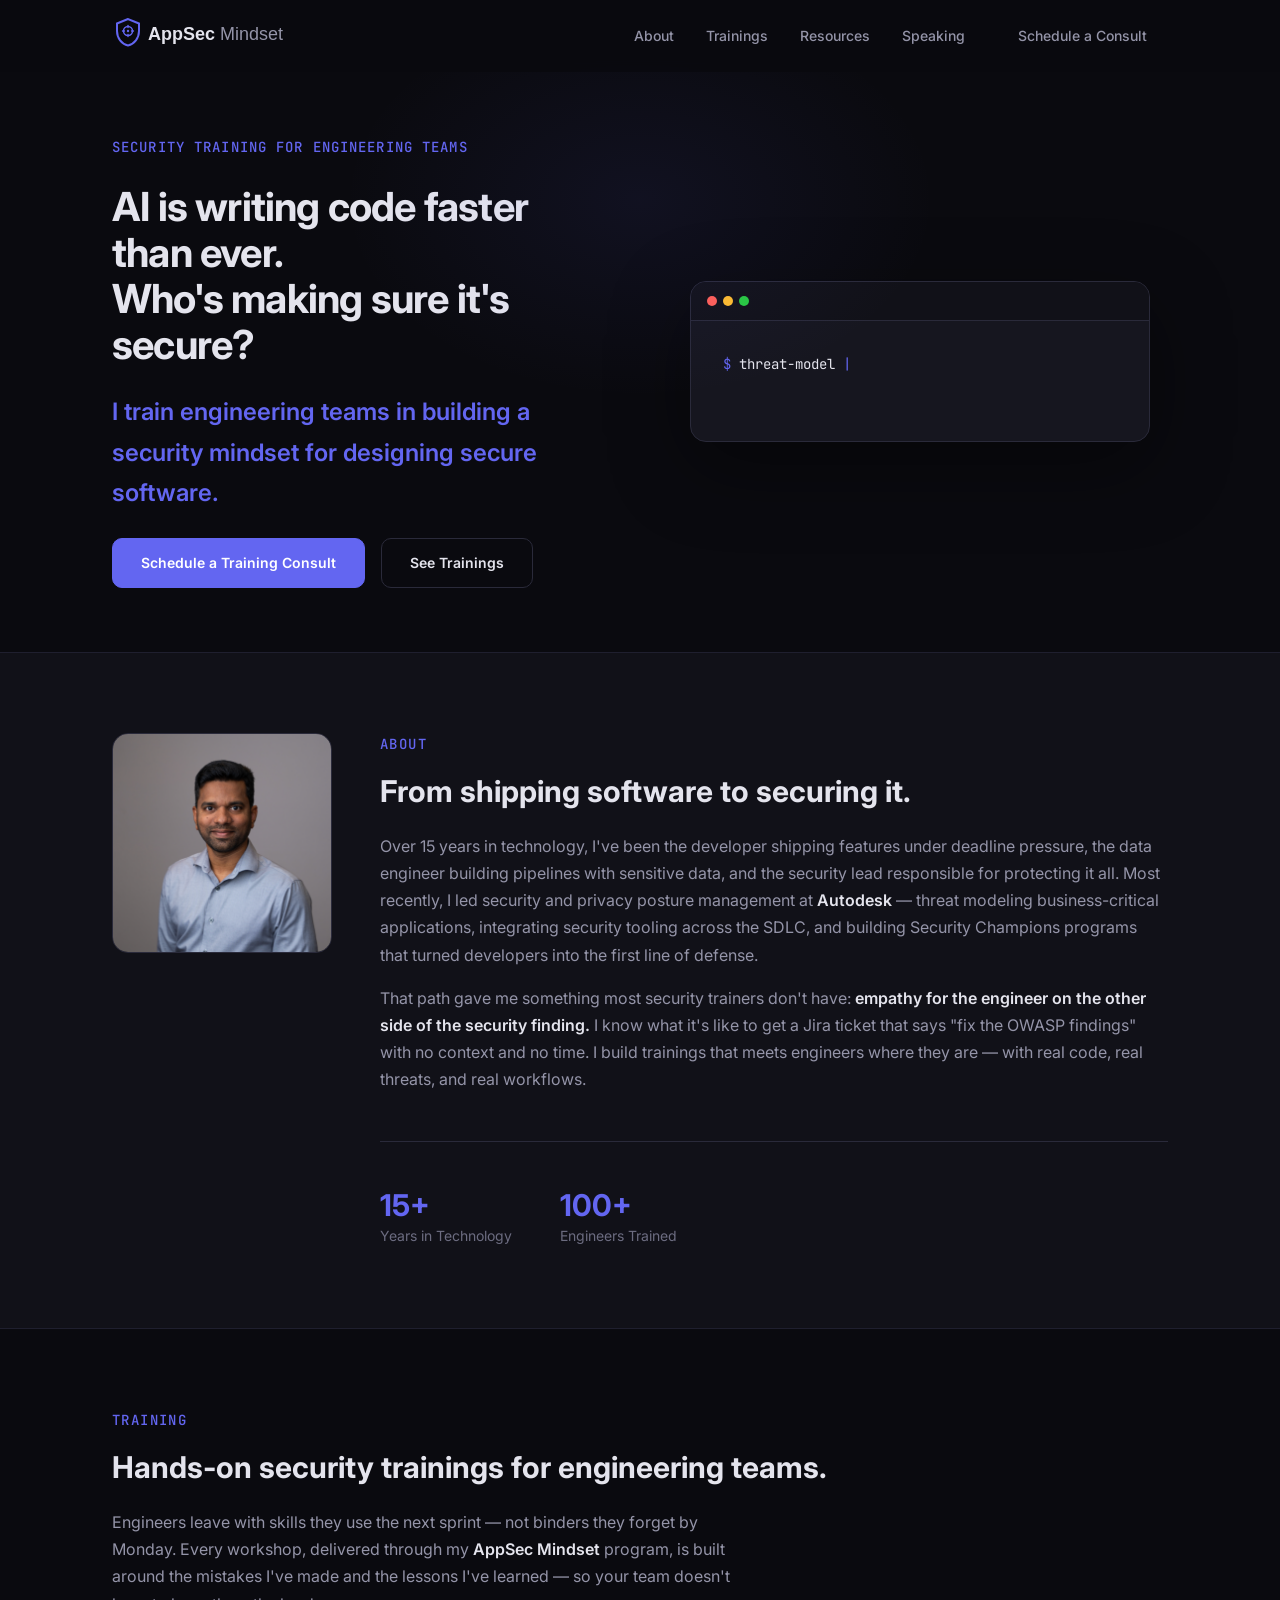
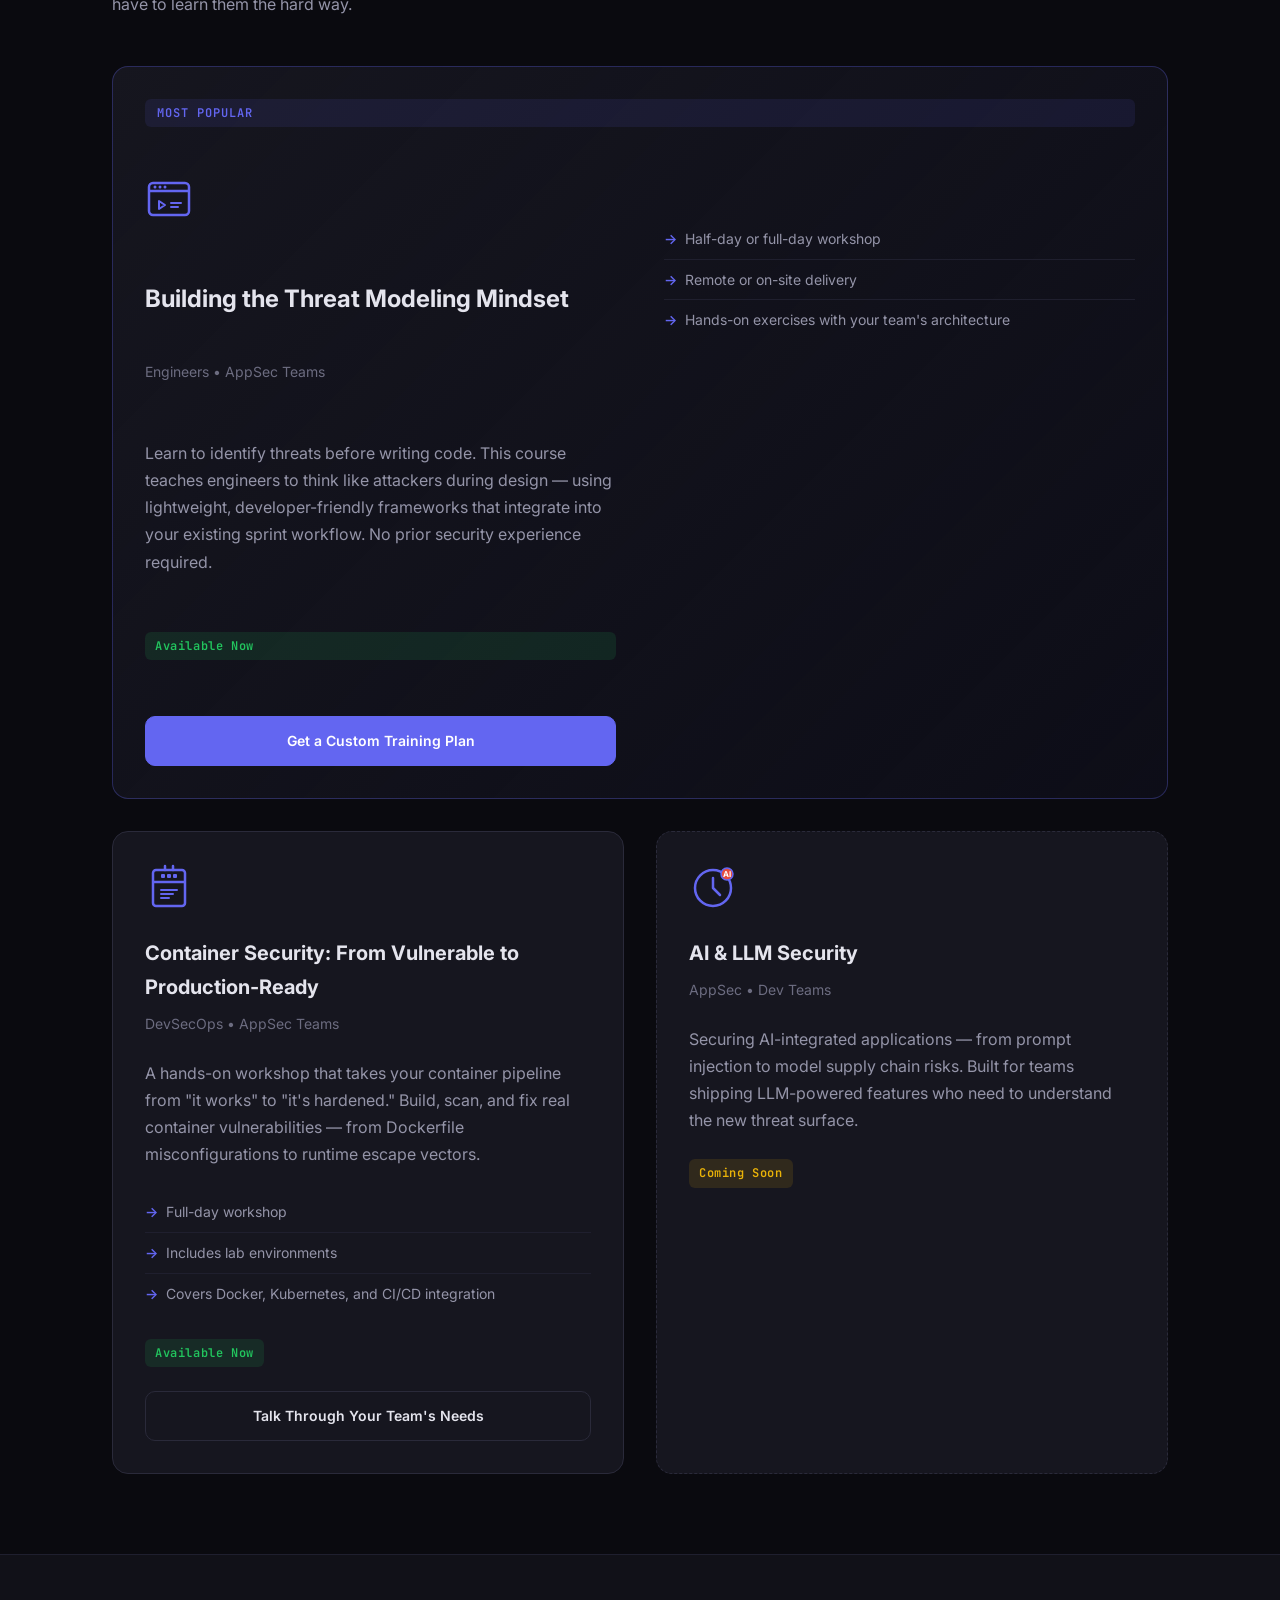
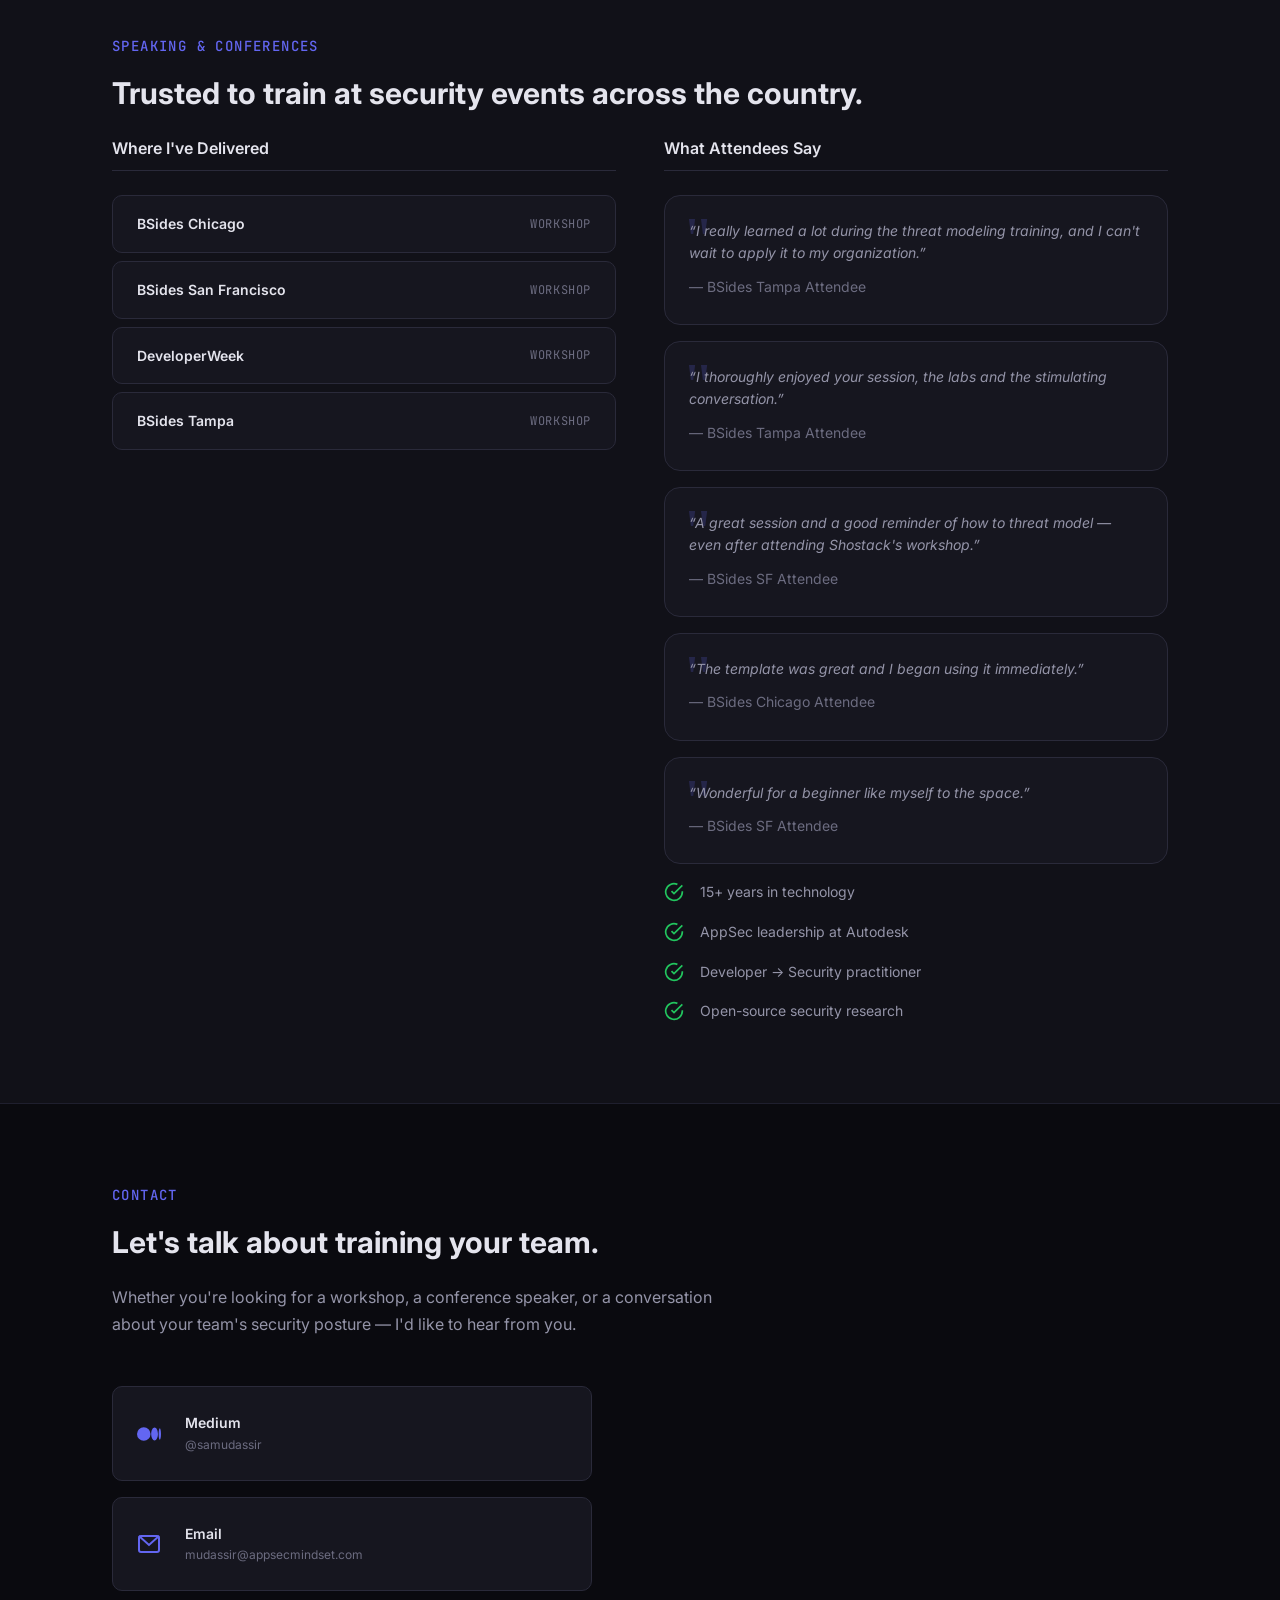
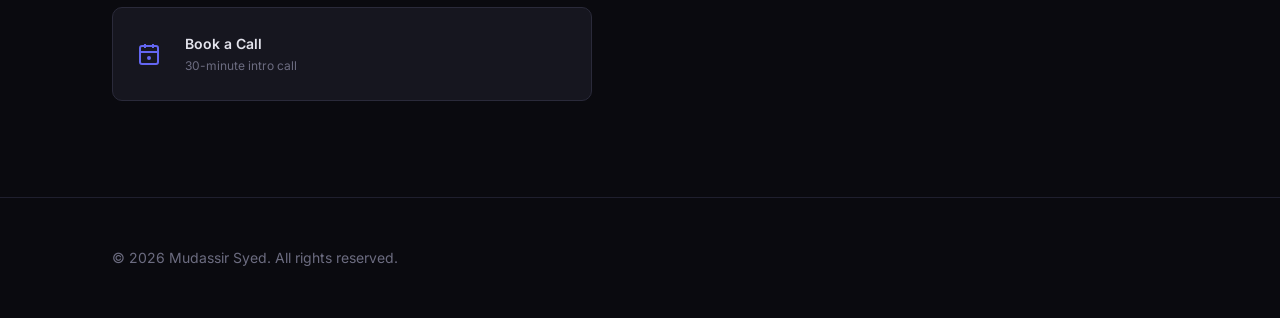
==== index.html @ ffa2767f "Replace Resources page with nav dropdown menu - Resources is now a hover dropdown in the nav - Phant" ====
<!DOCTYPE html>
<html lang="en">
<head>
  <meta charset="UTF-8">
  <meta name="viewport" content="width=device-width, initial-scale=1.0">
  <title>Mudassir Syed — Security Training for Engineering Teams</title>
  <meta name="description" content="Security gaps don't start in production — they start in the code. Hands-on security training for engineering teams.">
  <meta name="keywords" content="security training, appsec, secure sdlc, threat modeling, container security, ai security, engineering teams">
  <meta name="author" content="Mudassir Syed">
  <meta name="robots" content="index, follow">

  <!-- Open Graph / Facebook -->
  <meta property="og:type" content="website">
  <meta property="og:url" content="https://appsecmindset.com">
  <meta property="og:title" content="Mudassir Syed — Security Training for Engineering Teams">
  <meta property="og:description" content="Security gaps don't start in production — they start in the code. Hands-on security training for engineering teams.">
  <meta property="og:image" content="https://appsecmindset.com/og-image.jpg">

  <!-- Twitter -->
  <meta property="twitter:card" content="summary_large_image">
  <meta property="twitter:url" content="https://appsecmindset.com">
  <meta property="twitter:title" content="Mudassir Syed — Security Training for Engineering Teams">
  <meta property="twitter:description" content="Security gaps don't start in production — they start in the code. Hands-on security training for engineering teams.">
  <meta property="twitter:image" content="https://appsecmindset.com/og-image.jpg">

  <!-- Favicon -->
  <link rel="icon" type="image/svg+xml" href="favicon.svg">

  <!-- Fonts -->
  <link rel="preconnect" href="https://fonts.googleapis.com">
  <link rel="preconnect" href="https://fonts.gstatic.com" crossorigin>
  <link href="https://fonts.googleapis.com/css2?family=Inter:wght@400;500;600;700&family=JetBrains+Mono:wght@400;500&display=swap" rel="stylesheet">

  <!-- Styles -->
  <link rel="stylesheet" href="styles.css">

  <!-- Structured Data -->
  <script type="application/ld+json">
  {
    "@context": "https://schema.org",
    "@type": "Person",
    "name": "Mudassir Syed",
    "jobTitle": "Security Trainer & Consultant",
    "description": "Security training for engineering teams specializing in threat modeling, container security, and AI/LLM security.",
    "url": "https://appsecmindset.com",
    "sameAs": [
      "https://medium.com/@samudassir"
    ],
    "knowsAbout": [
      "Application Security",
      "Threat Modeling",
      "Container Security",
      "AI Security",
      "Secure SDLC",
      "DevSecOps"
    ],
    "hasOccupation": {
      "@type": "Occupation",
      "name": "Security Trainer",
      "occupationLocation": {
        "@type": "Country",
        "name": "United States"
      }
    },
    "alumniOf": {
      "@type": "Organization",
      "name": "Autodesk"
    }
  }
  </script>
</head>
  <!-- Navigation -->
  <nav class="nav" id="nav">
    <div class="nav__inner container">
      <a href="#" class="nav__logo"><img src="logo.svg" alt="AppSec Mindset" class="nav__logo-img"></a>
      <button class="nav__toggle" id="nav-toggle" aria-label="Toggle navigation">
        <span></span>
        <span></span>
        <span></span>
      </button>
      <ul class="nav__links" id="nav-links">
        <li><a href="#about">About</a></li>
        <li><a href="#training">Trainings</a></li>
        <li class="nav__dropdown">
          <a href="#" class="nav__dropdown-toggle">Resources</a>
          <ul class="nav__dropdown-menu">
            <li><a href="phantomrise.html">Phantomrise</a></li>
          </ul>
        </li>
        <li><a href="#speaking">Speaking</a></li>
        <li><a href="#contact" class="btn btn--nav">Schedule a Consult</a></li>
      </ul>
    </div>
  </nav>

  <!-- Hero -->
  <header class="hero" id="hero">
    <div class="container hero__inner">
      <div class="hero__content">
        <p class="hero__label">Security Training for Engineering Teams</p>
        <h1 class="hero__title">
          AI is writing code faster than ever.<br>
          Who's making sure it's secure?
        </h1>
        <p class="hero__subtitle">
          I train engineering teams in building a security mindset for designing secure software.
        </p>
        <div class="hero__cta">
          <a href="#contact" class="btn btn--primary">Schedule a Training Consult</a>
          <a href="#training" class="btn btn--outline">See Trainings</a>
        </div>
      </div>
      <div class="hero__visual">
        <div class="hero__terminal">
          <div class="terminal__header">
            <span class="terminal__dot terminal__dot--red"></span>
            <span class="terminal__dot terminal__dot--yellow"></span>
            <span class="terminal__dot terminal__dot--green"></span>
          </div>
          <div class="terminal__body">
            <div class="terminal__line">
              <span class="terminal__prompt">$</span>
              <span class="terminal__text" id="typewriter"></span>
              <span class="terminal__cursor">|</span>
            </div>
          </div>
        </div>
      </div>
    </div>
  </header>

  <!-- About -->
  <section class="about section" id="about">
    <div class="container">
      <div class="about__inner">
        <div class="about__photo">
          <div class="about__photo-placeholder">
            <img src="headshot.png" alt="Mudassir Syed — Security Trainer and AppSec Leader" />
          </div>
        </div>
        <div class="about__content">
          <h2 class="section__label">About</h2>
          <h3 class="section__title">From shipping software to securing it.</h3>
          <p>
            Over 15 years in technology, I've been the developer shipping features under deadline pressure,
            the data engineer building pipelines with sensitive data, and the security lead responsible
            for protecting it all. Most recently, I led security and privacy posture management at
            <strong>Autodesk</strong> — threat modeling business-critical applications, integrating security
            tooling across the SDLC, and building Security Champions programs that turned developers into
            the first line of defense.
          </p>
          <p>
            That path gave me something most security trainers don't have: <strong>empathy for the engineer on the other side of the security finding.</strong> I know what it's like to get a Jira ticket that says "fix the OWASP
            findings" with no context and no time. I build trainings that meets engineers where they are —
            with real code, real threats, and real workflows.
          </p>
          <div class="about__stats">
            <div class="stat">
              <span class="stat__number">15+</span>
              <span class="stat__label">Years in Technology</span>
            </div>
            <div class="stat">
              <span class="stat__number">100+</span>
              <span class="stat__label">Engineers Trained</span>
            </div>
          </div>
        </div>
      </div>
    </div>
  </section>

  <!-- Training -->
  <section class="training section" id="training">
    <div class="container">
      <h2 class="section__label">Training</h2>
      <h3 class="section__title">Hands-on security trainings for engineering teams.</h3>
      <p class="section__description">
        Engineers leave with skills they use the next sprint &mdash; not binders they forget by Monday.
        Every workshop, delivered through my <strong>AppSec Mindset</strong> program, is built around
        the mistakes I've made and the lessons I've learned &mdash; so your team doesn't have to learn them the hard way.
      </p>

      <div class="training__grid">
        <!-- Course 1: Hero Course -->
        <div class="course course--featured">
          <div class="course__badge">Most Popular</div>
          <div class="course__icon">
            <svg viewBox="0 0 48 48" fill="none" xmlns="http://www.w3.org/2000/svg">
              <rect x="4" y="8" width="40" height="32" rx="4" stroke="currentColor" stroke-width="2.5"/>
              <path d="M4 16h40" stroke="currentColor" stroke-width="2.5"/>
              <circle cx="10" cy="12" r="1.5" fill="currentColor"/>
              <circle cx="15" cy="12" r="1.5" fill="currentColor"/>
              <circle cx="20" cy="12" r="1.5" fill="currentColor"/>
              <path d="M14 26l6 4-6 4V26z" stroke="currentColor" stroke-width="2" stroke-linejoin="round"/>
              <path d="M26 28h10M26 32h7" stroke="currentColor" stroke-width="2" stroke-linecap="round"/>
            </svg>
          </div>
          <h4 class="course__title">Building the Threat Modeling Mindset</h4>
          <p class="course__audience">Engineers &bull; AppSec Teams</p>
          <p class="course__description">
            Learn to identify threats before writing code. This course teaches engineers to think
            like attackers during design — using lightweight, developer-friendly frameworks that
            integrate into your existing sprint workflow. No prior security experience required.
          </p>
          <ul class="course__details">
            <li>Half-day or full-day workshop</li>
            <li>Remote or on-site delivery</li>
            <li>Hands-on exercises with your team's architecture</li>
          </ul>
          <span class="course__status course__status--available">Available Now</span>
          <a href="#contact" class="btn btn--primary btn--full">Get a Custom Training Plan</a>
        </div>

        <!-- Course 2 -->
        <div class="course">
          <div class="course__icon">
            <svg viewBox="0 0 48 48" fill="none" xmlns="http://www.w3.org/2000/svg">
              <rect x="8" y="6" width="32" height="36" rx="3" stroke="currentColor" stroke-width="2.5"/>
              <path d="M8 18h32" stroke="currentColor" stroke-width="2.5"/>
              <path d="M20 6V2M28 6V2" stroke="currentColor" stroke-width="2.5" stroke-linecap="round"/>
              <path d="M16 26h16M16 30h12M16 34h8" stroke="currentColor" stroke-width="2" stroke-linecap="round"/>
              <rect x="16" y="10" width="4" height="4" rx="1" fill="currentColor"/>
              <rect x="22" y="10" width="4" height="4" rx="1" fill="currentColor"/>
              <rect x="28" y="10" width="4" height="4" rx="1" fill="currentColor"/>
            </svg>
          </div>
          <h4 class="course__title">Container Security: From Vulnerable to Production-Ready</h4>
          <p class="course__audience">DevSecOps &bull; AppSec Teams</p>
          <p class="course__description">
            A hands-on workshop that takes your container pipeline from "it works" to "it's hardened."
            Build, scan, and fix real container vulnerabilities — from Dockerfile misconfigurations
            to runtime escape vectors.
          </p>
          <ul class="course__details">
            <li>Full-day workshop</li>
            <li>Includes lab environments</li>
            <li>Covers Docker, Kubernetes, and CI/CD integration</li>
          </ul>
          <span class="course__status course__status--available">Available Now</span>
          <a href="#contact" class="btn btn--outline btn--full">Talk Through Your Team's Needs</a>
        </div>

        <!-- Course 3: Coming Soon -->
        <div class="course course--upcoming">
          <div class="course__icon">
            <svg viewBox="0 0 48 48" fill="none" xmlns="http://www.w3.org/2000/svg">
              <circle cx="24" cy="24" r="18" stroke="currentColor" stroke-width="2.5"/>
              <path d="M24 14v10l7 7" stroke="currentColor" stroke-width="2.5" stroke-linecap="round" stroke-linejoin="round"/>
              <circle cx="38" cy="10" r="6" fill="#e74c3c" stroke="currentColor" stroke-width="1.5"/>
              <text x="38" y="13" text-anchor="middle" fill="white" font-size="8" font-weight="bold">AI</text>
            </svg>
          </div>
          <h4 class="course__title">AI &amp; LLM Security</h4>
          <p class="course__audience">AppSec &bull; Dev Teams</p>
          <p class="course__description">
            Securing AI-integrated applications — from prompt injection to model supply chain risks.
            Built for teams shipping LLM-powered features who need to understand the new threat surface.
          </p>
          <span class="course__status course__status--soon">Coming Soon</span>
        </div>
      </div>
    </div>
  </section>

  <!-- Speaking & Credibility -->
  <section class="speaking section" id="speaking">
    <div class="container">
      <h2 class="section__label">Speaking &amp; Conferences</h2>
      <h3 class="section__title">Trusted to train at security events across the country.</h3>

      <div class="speaking__grid">
        <div class="speaking__events">
          <h4 class="speaking__heading">Where I've Delivered</h4>
          <div class="event-list">
            <div class="event">
              <span class="event__name">BSides Chicago</span>
              <span class="event__type">Workshop</span>
            </div>
            <div class="event">
              <span class="event__name">BSides San Francisco</span>
              <span class="event__type">Workshop</span>
            </div>
            <div class="event">
              <span class="event__name">DeveloperWeek</span>
              <span class="event__type">Workshop</span>
            </div>
            <div class="event">
              <span class="event__name">BSides Tampa</span>
              <span class="event__type">Workshop</span>
            </div>
          </div>
        </div>

        <div class="speaking__proof">
          <h4 class="speaking__heading">What Attendees Say</h4>
          <div class="testimonial">
            <blockquote class="testimonial__quote">
              &ldquo;I really learned a lot during the threat modeling training, and I can't
              wait to apply it to my organization.&rdquo;
            </blockquote>
            <cite class="testimonial__cite">
              &mdash; BSides Tampa Attendee
            </cite>
          </div>

          <div class="testimonial">
            <blockquote class="testimonial__quote">
              &ldquo;I thoroughly enjoyed your session, the labs and the stimulating conversation.&rdquo;
            </blockquote>
            <cite class="testimonial__cite">
              &mdash; BSides Tampa Attendee
            </cite>
          </div>

          <div class="testimonial">
            <blockquote class="testimonial__quote">
              &ldquo;A great session and a good reminder of how to threat model &mdash;
              even after attending Shostack's workshop.&rdquo;
            </blockquote>
            <cite class="testimonial__cite">
              &mdash; BSides SF Attendee
            </cite>
          </div>

          <div class="testimonial">
            <blockquote class="testimonial__quote">
              &ldquo;The template was great and I began using it immediately.&rdquo;
            </blockquote>
            <cite class="testimonial__cite">
              &mdash; BSides Chicago Attendee
            </cite>
          </div>

          <div class="testimonial">
            <blockquote class="testimonial__quote">
              &ldquo;Wonderful for a beginner like myself to the space.&rdquo;
            </blockquote>
            <cite class="testimonial__cite">
              &mdash; BSides SF Attendee
            </cite>
          </div>

          <div class="credibility__highlights">
            <div class="highlight">
              <svg class="highlight__icon" viewBox="0 0 24 24" fill="none" stroke="currentColor" stroke-width="2">
                <path d="M22 11.08V12a10 10 0 1 1-5.93-9.14"/>
                <polyline points="22 4 12 14.01 9 11.01"/>
              </svg>
              <span>15+ years in technology</span>
            </div>
            <div class="highlight">
              <svg class="highlight__icon" viewBox="0 0 24 24" fill="none" stroke="currentColor" stroke-width="2">
                <path d="M22 11.08V12a10 10 0 1 1-5.93-9.14"/>
                <polyline points="22 4 12 14.01 9 11.01"/>
              </svg>
              <span>AppSec leadership at Autodesk</span>
            </div>
            <div class="highlight">
              <svg class="highlight__icon" viewBox="0 0 24 24" fill="none" stroke="currentColor" stroke-width="2">
                <path d="M22 11.08V12a10 10 0 1 1-5.93-9.14"/>
                <polyline points="22 4 12 14.01 9 11.01"/>
              </svg>
              <span>Developer &rarr; Security practitioner</span>
            </div>
            <div class="highlight">
              <svg class="highlight__icon" viewBox="0 0 24 24" fill="none" stroke="currentColor" stroke-width="2">
                <path d="M22 11.08V12a10 10 0 1 1-5.93-9.14"/>
                <polyline points="22 4 12 14.01 9 11.01"/>
              </svg>
              <span>Open-source security research</span>
            </div>
          </div>
        </div>
      </div>
    </div>
  </section>

  <!-- Contact -->
  <section class="contact section" id="contact">
    <div class="container">
      <h2 class="section__label">Contact</h2>
      <h3 class="section__title">Let's talk about training your team.</h3>
      <p class="section__description">
        Whether you're looking for a workshop, a conference speaker, or a conversation about
        your team's security posture — I'd like to hear from you.
      </p>

      <div class="contact__inner">
        <div class="contact__links">

          <a href="https://medium.com/@samudassir" class="contact-link" target="_blank" rel="noopener noreferrer">
            <svg class="contact-link__icon" viewBox="0 0 24 24" fill="currentColor">
              <path d="M13.54 12a6.8 6.8 0 01-6.77 6.82A6.8 6.8 0 010 12a6.8 6.8 0 016.77-6.82A6.8 6.8 0 0113.54 12zm7.42 0c0 3.54-1.51 6.42-3.38 6.42-1.87 0-3.39-2.88-3.39-6.42s1.52-6.42 3.39-6.42 3.38 2.88 3.38 6.42M24 12c0 3.17-.53 5.75-1.19 5.75-.66 0-1.19-2.58-1.19-5.75s.53-5.75 1.19-5.75C23.47 6.25 24 8.83 24 12z"/>
            </svg>
            <div>
              <span class="contact-link__label">Medium</span>
              <span class="contact-link__detail">@samudassir</span>
            </div>
          </a>

          <a href="mailto:mudassir@appsecmindset.com" class="contact-link">
            <svg class="contact-link__icon" viewBox="0 0 24 24" fill="none" stroke="currentColor" stroke-width="2">
              <rect x="2" y="4" width="20" height="16" rx="2"/>
              <path d="M22 4L12 13 2 4"/>
            </svg>
            <div>
              <span class="contact-link__label">Email</span>
              <span class="contact-link__detail">mudassir@appsecmindset.com</span>
            </div>
          </a>

          <a href="https://calendly.com/samudassir/30min" class="contact-link" target="_blank" rel="noopener noreferrer">
            <svg class="contact-link__icon" viewBox="0 0 24 24" fill="none" stroke="currentColor" stroke-width="2">
              <rect x="3" y="4" width="18" height="18" rx="2"/>
              <path d="M3 10h18"/>
              <path d="M16 2v4M8 2v4"/>
              <circle cx="12" cy="16" r="1" fill="currentColor"/>
            </svg>
            <div>
              <span class="contact-link__label">Book a Call</span>
              <span class="contact-link__detail">30-minute intro call</span>
            </div>
          </a>
        </div>
      </div>
    </div>
  </section>

  <!-- Footer -->
  <footer class="footer">
    <div class="container footer__inner">
      <p class="footer__copy">&copy; 2026 Mudassir Syed. All rights reserved.</p>
    </div>
  </footer>

  <script src="main.js"></script>
</body>
</html>
---- styles.css ----
/* ============================================
   Design System
   ============================================ */
:root {
  /* Colors — dark, professional palette */
  --color-bg: #0a0a0f;
  --color-bg-alt: #111118;
  --color-bg-card: #16161f;
  --color-bg-card-hover: #1c1c28;
  --color-border: #2a2a3a;
  --color-border-light: #1f1f2e;

  --color-text: #e4e4ed;
  --color-text-secondary: #9494a8;
  --color-text-muted: #6c6c80;

  --color-accent: #6366f1;
  --color-accent-hover: #818cf8;
  --color-accent-subtle: rgba(99, 102, 241, 0.1);
  --color-accent-border: rgba(99, 102, 241, 0.3);

  --color-green: #22c55e;
  --color-green-subtle: rgba(34, 197, 94, 0.12);
  --color-yellow: #eab308;
  --color-yellow-subtle: rgba(234, 179, 8, 0.12);

  /* Typography */
  --font-body: 'Inter', -apple-system, BlinkMacSystemFont, 'Segoe UI', sans-serif;
  --font-mono: 'JetBrains Mono', 'Fira Code', 'Consolas', monospace;

  --text-xs: 0.75rem;
  --text-sm: 0.875rem;
  --text-base: 1rem;
  --text-lg: 1.125rem;
  --text-xl: 1.25rem;
  --text-2xl: 1.5rem;
  --text-3xl: 1.875rem;
  --text-4xl: 2.5rem;
  --text-5xl: 3.25rem;

  /* Spacing */
  --space-xs: 0.25rem;
  --space-sm: 0.5rem;
  --space-md: 1rem;
  --space-lg: 1.5rem;
  --space-xl: 2rem;
  --space-2xl: 3rem;
  --space-3xl: 3rem;
  --space-4xl: 4rem;
  --space-5xl: 5rem;

  /* Radius */
  --radius-sm: 6px;
  --radius-md: 10px;
  --radius-lg: 16px;
  --radius-xl: 24px;

  /* Transitions */
  --transition-fast: 150ms ease;
  --transition-base: 250ms ease;
  --transition-slow: 400ms ease;

  /* Layout */
  --container-max: 1120px;
  --nav-height: 72px;
}

/* ============================================
   Reset & Base
   ============================================ */
*,
*::before,
*::after {
  margin: 0;
  padding: 0;
  box-sizing: border-box;
}

html {
  scroll-behavior: smooth;
  scroll-padding-top: var(--nav-height);
}

body {
  font-family: var(--font-body);
  font-size: var(--text-base);
  line-height: 1.7;
  color: var(--color-text);
  background-color: var(--color-bg);
  -webkit-font-smoothing: antialiased;
  -moz-osx-font-smoothing: grayscale;
}

a {
  color: var(--color-accent);
  text-decoration: none;
  transition: color var(--transition-fast);
}

a:hover {
  color: var(--color-accent-hover);
}

img {
  max-width: 100%;
  display: block;
}

strong {
  color: var(--color-text);
  font-weight: 600;
}

::selection {
  background: var(--color-accent);
  color: white;
}

/* ============================================
   Layout
   ============================================ */
.container {
  max-width: var(--container-max);
  margin: 0 auto;
  padding: 0 var(--space-xl);
}

.section {
  padding: var(--space-5xl) 0;
}

/* ============================================
   Section Labels & Titles
   ============================================ */
.section__label {
  font-family: var(--font-mono);
  font-size: var(--text-sm);
  font-weight: 500;
  color: var(--color-accent);
  text-transform: uppercase;
  letter-spacing: 0.1em;
  margin-bottom: var(--space-md);
}

.section__title {
  font-size: var(--text-3xl);
  font-weight: 700;
  line-height: 1.2;
  margin-bottom: var(--space-lg);
  color: var(--color-text);
}

.section__description {
  font-size: var(--text-base);
  color: var(--color-text-secondary);
  max-width: 640px;
  margin-bottom: var(--space-2xl);
}

/* ============================================
   Buttons
   ============================================ */
.btn {
  display: inline-flex;
  align-items: center;
  justify-content: center;
  gap: var(--space-sm);
  padding: 0.75rem 1.75rem;
  font-family: var(--font-body);
  font-size: var(--text-sm);
  font-weight: 600;
  border-radius: var(--radius-md);
  border: 1.5px solid transparent;
  cursor: pointer;
  transition: all var(--transition-base);
  text-decoration: none;
  white-space: nowrap;
}

.btn--primary {
  background: var(--color-accent);
  color: white;
  border-color: var(--color-accent);
}

.btn--primary:hover {
  background: var(--color-accent-hover);
  border-color: var(--color-accent-hover);
  color: white;
  transform: translateY(-1px);
  box-shadow: 0 4px 20px rgba(99, 102, 241, 0.3);
}

.btn--outline {
  background: transparent;
  color: var(--color-text);
  border-color: var(--color-border);
}

.btn--outline:hover {
  border-color: var(--color-accent);
  color: var(--color-accent);
  transform: translateY(-1px);
}

.btn--full {
  width: 100%;
}

.btn--nav {
  padding: 0.5rem 1.25rem;
  font-size: var(--text-sm);
}

/* ============================================
   Navigation
   ============================================ */
.nav {
  position: fixed;
  top: 0;
  left: 0;
  right: 0;
  height: var(--nav-height);
  z-index: 1000;
  background: rgba(10, 10, 15, 0.85);
  backdrop-filter: blur(16px);
  -webkit-backdrop-filter: blur(16px);
  border-bottom: 1px solid transparent;
  transition: border-color var(--transition-base);
}

.nav--scrolled {
  border-bottom-color: var(--color-border);
}

.nav__inner {
  display: flex;
  align-items: center;
  justify-content: space-between;
  height: 100%;
}

.nav__logo {
  display: flex;
  align-items: center;
}

.nav__logo-img {
  height: 40px;
  width: auto;
}

.nav__links {
  display: flex;
  align-items: center;
  gap: var(--space-xl);
  list-style: none;
}

.nav__links a {
  font-size: var(--text-sm);
  font-weight: 500;
  color: var(--color-text-secondary);
  transition: color var(--transition-fast);
}

.nav__links a:hover {
  color: var(--color-text);
}

.nav__dropdown {
  position: relative;
}

.nav__dropdown-toggle {
  cursor: pointer;
}

.nav__dropdown-menu {
  display: none;
  position: absolute;
  top: 100%;
  left: 50%;
  transform: translateX(-50%);
  margin-top: 0.5rem;
  padding: 0.5rem 0;
  background: var(--color-bg-card);
  border: 1px solid var(--color-border);
  border-radius: var(--radius-md);
  min-width: 160px;
  list-style: none;
  z-index: 1000;
}

.nav__dropdown:hover .nav__dropdown-menu {
  display: block;
}

.nav__dropdown-menu li a {
  display: block;
  padding: 0.5rem 1rem;
  font-size: var(--text-sm);
  color: var(--color-text-secondary);
  white-space: nowrap;
}

.nav__dropdown-menu li a:hover {
  color: var(--color-text);
  background: var(--color-bg-card-hover);
}

.nav__toggle {
  display: none;
  flex-direction: column;
  gap: 5px;
  background: none;
  border: none;
  cursor: pointer;
  padding: var(--space-sm);
}

.nav__toggle span {
  display: block;
  width: 22px;
  height: 2px;
  background: var(--color-text);
  border-radius: 2px;
  transition: all var(--transition-base);
}

/* ============================================
   Hero
   ============================================ */
.hero {
  padding-top: calc(var(--nav-height) + var(--space-4xl));
  padding-bottom: var(--space-4xl);
  display: flex;
  align-items: center;
  position: relative;
  overflow: hidden;
}

.hero::before {
  content: '';
  position: absolute;
  top: 0;
  left: 50%;
  transform: translateX(-50%);
  width: 600px;
  height: 400px;
  background: radial-gradient(ellipse, rgba(99, 102, 241, 0.08) 0%, transparent 70%);
  pointer-events: none;
}

.hero__inner {
  display: grid;
  grid-template-columns: 1fr 1fr;
  gap: var(--space-4xl);
  align-items: center;
}

.hero__label {
  font-family: var(--font-mono);
  font-size: var(--text-sm);
  color: var(--color-accent);
  font-weight: 500;
  letter-spacing: 0.08em;
  margin-bottom: var(--space-lg);
  text-transform: uppercase;
}

.hero__title {
  font-size: var(--text-4xl);
  font-weight: 700;
  line-height: 1.15;
  color: var(--color-text);
  margin-bottom: var(--space-lg);
  letter-spacing: -0.02em;
}

.hero__subtitle {
  font-size: var(--text-2xl);
  font-weight: 600;
  color: var(--color-accent);
  margin-bottom: var(--space-lg);
}

.hero__description {
  font-size: var(--text-lg);
  color: var(--color-text-secondary);
  margin-bottom: var(--space-2xl);
  max-width: 520px;
}

.hero__cta {
  display: flex;
  gap: var(--space-md);
}

/* Terminal Visual */
.hero__visual {
  display: flex;
  justify-content: center;
}

.hero__terminal {
  width: 100%;
  max-width: 460px;
  background: var(--color-bg-card);
  border: 1px solid var(--color-border);
  border-radius: var(--radius-lg);
  overflow: hidden;
  box-shadow: 0 24px 80px rgba(0, 0, 0, 0.4);
}

.terminal__header {
  display: flex;
  gap: 6px;
  padding: 14px 16px;
  background: var(--color-bg-alt);
  border-bottom: 1px solid var(--color-border);
}

.terminal__dot {
  width: 10px;
  height: 10px;
  border-radius: 50%;
}

.terminal__dot--red { background: #ff5f57; }
.terminal__dot--yellow { background: #febc2e; }
.terminal__dot--green { background: #28c840; }

.terminal__body {
  padding: var(--space-xl);
  min-height: 120px;
  display: flex;
  align-items: flex-start;
}

.terminal__line {
  font-family: var(--font-mono);
  font-size: var(--text-sm);
  color: var(--color-green);
  display: flex;
  gap: var(--space-sm);
}

.terminal__prompt {
  color: var(--color-accent);
  user-select: none;
}

.terminal__text {
  color: var(--color-text);
}

.terminal__cursor {
  color: var(--color-accent);
  animation: blink 1s step-end infinite;
}

@keyframes blink {
  50% { opacity: 0; }
}

/* ============================================
   About
   ============================================ */
.about {
  background: var(--color-bg-alt);
  border-top: 1px solid var(--color-border-light);
  border-bottom: 1px solid var(--color-border-light);
}

.about__inner {
  display: grid;
  grid-template-columns: 220px 1fr;
  gap: var(--space-3xl);
  align-items: start;
}

.about__photo-placeholder {
  width: 220px;
  height: 220px;
  border-radius: var(--radius-lg);
  overflow: hidden;
  border: 1px solid var(--color-border);
}

.about__photo-placeholder svg {
  width: 100%;
  height: 100%;
}

.about__photo-placeholder img {
  width: 100%;
  height: 100%;
  object-fit: cover;
}

.about__content p {
  color: var(--color-text-secondary);
  margin-bottom: var(--space-md);
  font-size: var(--text-base);
  line-height: 1.7;
}

.about__stats {
  display: flex;
  gap: var(--space-3xl);
  margin-top: var(--space-2xl);
  padding-top: var(--space-2xl);
  border-top: 1px solid var(--color-border);
}

.stat {
  display: flex;
  flex-direction: column;
}

.stat__number {
  font-size: var(--text-3xl);
  font-weight: 700;
  color: var(--color-accent);
  line-height: 1;
  margin-bottom: var(--space-xs);
}

.stat__label {
  font-size: var(--text-sm);
  color: var(--color-text-muted);
}

/* ============================================
   Training
   ============================================ */
.training__grid {
  display: grid;
  grid-template-columns: 1fr 1fr;
  gap: var(--space-xl);
}

.course {
  background: var(--color-bg-card);
  border: 1px solid var(--color-border);
  border-radius: var(--radius-lg);
  padding: var(--space-xl);
  position: relative;
  transition: border-color var(--transition-base), transform var(--transition-base);
}

.course:hover {
  border-color: var(--color-accent-border);
  transform: translateY(-2px);
}

.course--featured {
  grid-column: 1 / -1;
  display: grid;
  grid-template-columns: 1fr 1fr;
  gap: var(--space-xl) var(--space-3xl);
  grid-template-rows: auto auto 1fr auto auto;
  border-color: var(--color-accent-border);
  background: linear-gradient(135deg, var(--color-bg-card) 0%, rgba(99, 102, 241, 0.04) 100%);
}

.course--featured .course__badge {
  grid-column: 1 / -1;
}

.course--featured .course__icon {
  grid-column: 1;
}

.course--featured .course__title {
  grid-column: 1;
  font-size: var(--text-2xl);
}

.course--featured .course__audience {
  grid-column: 1;
}

.course--featured .course__description {
  grid-column: 1;
}

.course--featured .course__details {
  grid-column: 2;
  grid-row: 2 / 5;
  align-self: center;
}

.course--featured .course__status {
  grid-column: 1;
}

.course--featured .btn {
  grid-column: 1;
}

.course__badge {
  display: inline-block;
  font-family: var(--font-mono);
  font-size: var(--text-xs);
  font-weight: 600;
  text-transform: uppercase;
  letter-spacing: 0.08em;
  color: var(--color-accent);
  background: var(--color-accent-subtle);
  padding: 4px 12px;
  border-radius: var(--radius-sm);
  margin-bottom: var(--space-md);
}

.course__icon {
  width: 48px;
  height: 48px;
  color: var(--color-accent);
  margin-bottom: var(--space-lg);
}

.course__title {
  font-size: var(--text-xl);
  font-weight: 700;
  margin-bottom: var(--space-sm);
  color: var(--color-text);
}

.course__audience {
  font-size: var(--text-sm);
  color: var(--color-text-muted);
  margin-bottom: var(--space-lg);
}

.course__description {
  color: var(--color-text-secondary);
  margin-bottom: var(--space-lg);
  line-height: 1.7;
}

.course__details {
  list-style: none;
  margin-bottom: var(--space-lg);
}

.course__details li {
  font-size: var(--text-sm);
  color: var(--color-text-secondary);
  padding: var(--space-sm) 0;
  border-bottom: 1px solid var(--color-border-light);
  display: flex;
  align-items: center;
  gap: var(--space-sm);
}

.course__details li::before {
  content: '→';
  color: var(--color-accent);
  font-weight: 600;
}

.course__details li:last-child {
  border-bottom: none;
}

.course__status {
  display: inline-block;
  font-family: var(--font-mono);
  font-size: var(--text-xs);
  font-weight: 600;
  letter-spacing: 0.05em;
  padding: 4px 10px;
  border-radius: var(--radius-sm);
  margin-bottom: var(--space-lg);
}

.course__status--available {
  color: var(--color-green);
  background: var(--color-green-subtle);
}

.course__status--soon {
  color: var(--color-yellow);
  background: var(--color-yellow-subtle);
}

.course--upcoming {
  opacity: 0.7;
  border-style: dashed;
}

.course--upcoming:hover {
  opacity: 1;
}

/* ============================================
   Resources
   ============================================ */
.resources__grid {
  display: grid;
  grid-template-columns: repeat(auto-fill, minmax(300px, 1fr));
  gap: var(--space-lg);
  margin-top: var(--space-2xl);
}

.resource-card {
  display: flex;
  flex-direction: column;
  padding: var(--space-xl);
  background: var(--color-bg-card);
  border: 1px solid var(--color-border);
  border-radius: var(--radius-lg);
  transition: var(--transition-base);
  color: var(--color-text);
  text-decoration: none;
}

.resource-card:hover {
  border-color: var(--color-accent-border);
  background: var(--color-bg-card-hover);
  transform: translateY(-2px);
}

.resource-card__icon {
  width: 48px;
  height: 48px;
  color: var(--color-accent);
  margin-bottom: var(--space-md);
}

.resource-card__title {
  font-size: var(--text-xl);
  font-weight: 700;
  margin-bottom: var(--space-sm);
}

.resource-card__description {
  font-size: var(--text-sm);
  color: var(--color-text-secondary);
  line-height: 1.6;
  flex: 1;
}

.resource-card__cta {
  margin-top: var(--space-md);
  font-size: var(--text-sm);
  font-weight: 600;
  color: var(--color-accent);
}

.resource-card:hover .resource-card__cta {
  color: var(--color-accent-hover);
}

/* ============================================
   Speaking & Credibility
   ============================================ */
.speaking {
  background: var(--color-bg-alt);
  border-top: 1px solid var(--color-border-light);
  border-bottom: 1px solid var(--color-border-light);
}

.speaking__grid {
  display: grid;
  grid-template-columns: 1fr 1fr;
  gap: var(--space-3xl);
}

.speaking__heading {
  font-size: var(--text-base);
  font-weight: 600;
  color: var(--color-text);
  margin-bottom: var(--space-lg);
  padding-bottom: var(--space-sm);
  border-bottom: 1px solid var(--color-border);
}

.speaking__heading--upcoming {
  margin-top: var(--space-2xl);
}

.event-list {
  display: flex;
  flex-direction: column;
  gap: var(--space-sm);
}

.event {
  display: flex;
  justify-content: space-between;
  align-items: center;
  padding: var(--space-md) var(--space-lg);
  background: var(--color-bg-card);
  border: 1px solid var(--color-border);
  border-radius: var(--radius-md);
  transition: border-color var(--transition-fast);
}

.event:hover {
  border-color: var(--color-accent-border);
}

.event__name {
  font-weight: 600;
  font-size: var(--text-sm);
}

.event__type {
  font-family: var(--font-mono);
  font-size: var(--text-xs);
  color: var(--color-text-muted);
  text-transform: uppercase;
  letter-spacing: 0.05em;
}

.event--upcoming .event__type {
  color: var(--color-green);
}

/* Testimonial */
.testimonial {
  background: var(--color-bg-card);
  border: 1px solid var(--color-border);
  border-radius: var(--radius-lg);
  padding: var(--space-lg);
  margin-bottom: var(--space-md);
  position: relative;
}

.testimonial::before {
  content: '"';
  position: absolute;
  top: 12px;
  left: 20px;
  font-size: 4rem;
  line-height: 1;
  color: var(--color-accent);
  opacity: 0.2;
  font-family: Georgia, serif;
}

.testimonial__quote {
  font-size: var(--text-sm);
  font-style: italic;
  line-height: 1.6;
  color: var(--color-text-secondary);
  margin-bottom: var(--space-sm);
  position: relative;
  z-index: 1;
}

.testimonial__cite {
  font-size: var(--text-sm);
  color: var(--color-text-muted);
  font-style: normal;
}

/* Credibility highlights */
.credibility__highlights {
  display: flex;
  flex-direction: column;
  gap: var(--space-md);
}

.highlight {
  display: flex;
  align-items: center;
  gap: var(--space-md);
  font-size: var(--text-sm);
  color: var(--color-text-secondary);
}

.highlight__icon {
  width: 20px;
  height: 20px;
  flex-shrink: 0;
  color: var(--color-green);
}

/* ============================================
   Contact
   ============================================ */
.contact__inner {
  display: grid;
  grid-template-columns: 1fr;
  max-width: 480px;
  gap: var(--space-xl);
  align-items: start;
}

.contact__form {
  background: var(--color-bg-card);
  border: 1px solid var(--color-border);
  border-radius: var(--radius-lg);
  padding: var(--space-2xl);
}

.form__group {
  margin-bottom: var(--space-lg);
}

.form__label {
  display: block;
  font-size: var(--text-sm);
  font-weight: 500;
  color: var(--color-text);
  margin-bottom: var(--space-sm);
}

.form__input {
  width: 100%;
  padding: 0.75rem 1rem;
  font-family: var(--font-body);
  font-size: var(--text-base);
  color: var(--color-text);
  background: var(--color-bg);
  border: 1px solid var(--color-border);
  border-radius: var(--radius-md);
  transition: border-color var(--transition-fast), box-shadow var(--transition-fast);
  outline: none;
}

.form__input::placeholder {
  color: var(--color-text-muted);
}

.form__input:focus {
  border-color: var(--color-accent);
  box-shadow: 0 0 0 3px var(--color-accent-subtle);
}

.form__select {
  appearance: none;
  background-image: url("data:image/svg+xml,%3Csvg xmlns='http://www.w3.org/2000/svg' width='16' height='16' viewBox='0 0 24 24' fill='none' stroke='%236c6c80' stroke-width='2'%3E%3Cpolyline points='6 9 12 15 18 9'%3E%3C/polyline%3E%3C/svg%3E");
  background-repeat: no-repeat;
  background-position: right 12px center;
  padding-right: 40px;
}

.form__textarea {
  resize: vertical;
  min-height: 100px;
}

.form__note {
  font-size: var(--text-sm);
  color: var(--color-text-muted);
  text-align: center;
  margin-top: var(--space-md);
}

/* Contact Links */
.contact__links-title {
  font-size: var(--text-base);
  font-weight: 600;
  margin-bottom: var(--space-xl);
  color: var(--color-text);
}

.contact-link {
  display: flex;
  align-items: center;
  gap: var(--space-lg);
  padding: var(--space-lg);
  background: var(--color-bg-card);
  border: 1px solid var(--color-border);
  border-radius: var(--radius-md);
  margin-bottom: var(--space-md);
  transition: border-color var(--transition-fast), transform var(--transition-fast);
}

.contact-link:hover {
  border-color: var(--color-accent-border);
  transform: translateX(4px);
  color: var(--color-text);
}

.contact-link__icon {
  width: 24px;
  height: 24px;
  flex-shrink: 0;
  color: var(--color-accent);
}

.contact-link__label {
  display: block;
  font-weight: 600;
  font-size: var(--text-sm);
  color: var(--color-text);
}

.contact-link__detail {
  display: block;
  font-size: var(--text-xs);
  color: var(--color-text-muted);
}

/* ============================================
   Footer
   ============================================ */
.footer {
  padding: var(--space-2xl) 0;
  border-top: 1px solid var(--color-border-light);
}

.footer__inner {
  display: flex;
  justify-content: space-between;
  align-items: center;
}

.footer__copy {
  font-size: var(--text-sm);
  color: var(--color-text-muted);
}

.footer__brand {
  font-family: var(--font-mono);
  font-size: var(--text-sm);
  color: var(--color-text-muted);
}

/* ============================================
   Scroll Animations
   ============================================ */
.fade-in {
  opacity: 0;
  transform: translateY(24px);
  transition: opacity 0.6s ease, transform 0.6s ease;
}

.fade-in.visible {
  opacity: 1;
  transform: translateY(0);
}

/* ============================================
   Form States
   ============================================ */
.form--success {
  text-align: center;
  padding: var(--space-3xl) var(--space-2xl);
}

.form--success .form__success-icon {
  width: 48px;
  height: 48px;
  margin: 0 auto var(--space-lg);
  color: var(--color-green);
}

.form--success h4 {
  font-size: var(--text-xl);
  margin-bottom: var(--space-sm);
}

.form--success p {
  color: var(--color-text-secondary);
}

/* ============================================
   Responsive
   ============================================ */
@media (max-width: 1024px) {
  :root {
    --text-4xl: 2rem;
    --text-5xl: 2.5rem;
  }

  .hero__inner {
    grid-template-columns: 1fr;
    gap: var(--space-3xl);
  }

  .hero__visual {
    order: -1;
  }

  .hero__terminal {
    max-width: 400px;
  }

  .about__inner {
    grid-template-columns: 1fr;
    gap: var(--space-2xl);
  }

  .about__photo-placeholder {
    width: 200px;
    height: 200px;
  }

  .course--featured {
    grid-template-columns: 1fr;
  }

  .course--featured .course__details {
    grid-column: 1;
    grid-row: auto;
  }

  .speaking__grid {
    grid-template-columns: 1fr;
    gap: var(--space-3xl);
  }

  .contact__inner {
    grid-template-columns: 1fr;
    gap: var(--space-2xl);
  }
}

@media (max-width: 768px) {
  :root {
    --text-4xl: 1.75rem;
    --text-3xl: 1.5rem;
    --text-2xl: 1.25rem;
    --space-5xl: 3.5rem;
    --space-4xl: 2.5rem;
  }

  .container {
    padding: 0 var(--space-lg);
  }

  .nav__links {
    position: fixed;
    top: var(--nav-height);
    left: 0;
    right: 0;
    background: var(--color-bg);
    border-bottom: 1px solid var(--color-border);
    flex-direction: column;
    padding: var(--space-xl);
    gap: var(--space-lg);
    transform: translateY(-100%);
    opacity: 0;
    pointer-events: none;
    transition: transform var(--transition-base), opacity var(--transition-base);
  }

  .nav__links.active {
    transform: translateY(0);
    opacity: 1;
    pointer-events: all;
  }

  .nav__toggle {
    display: flex;
  }

  .nav__toggle.active span:nth-child(1) {
    transform: translateY(7px) rotate(45deg);
  }

  .nav__toggle.active span:nth-child(2) {
    opacity: 0;
  }

  .nav__toggle.active span:nth-child(3) {
    transform: translateY(-7px) rotate(-45deg);
  }

  .hero {
    min-height: auto;
    padding-top: calc(var(--nav-height) + var(--space-3xl));
    padding-bottom: var(--space-3xl);
  }

  .hero__cta {
    flex-direction: column;
  }

  .hero__cta .btn {
    width: 100%;
  }

  .hero__visual {
    display: none;
  }

  .training__grid {
    grid-template-columns: 1fr;
  }

  .about__stats {
    flex-direction: column;
    gap: var(--space-lg);
  }

  .footer__inner {
    flex-direction: column;
    gap: var(--space-md);
    text-align: center;
  }
}
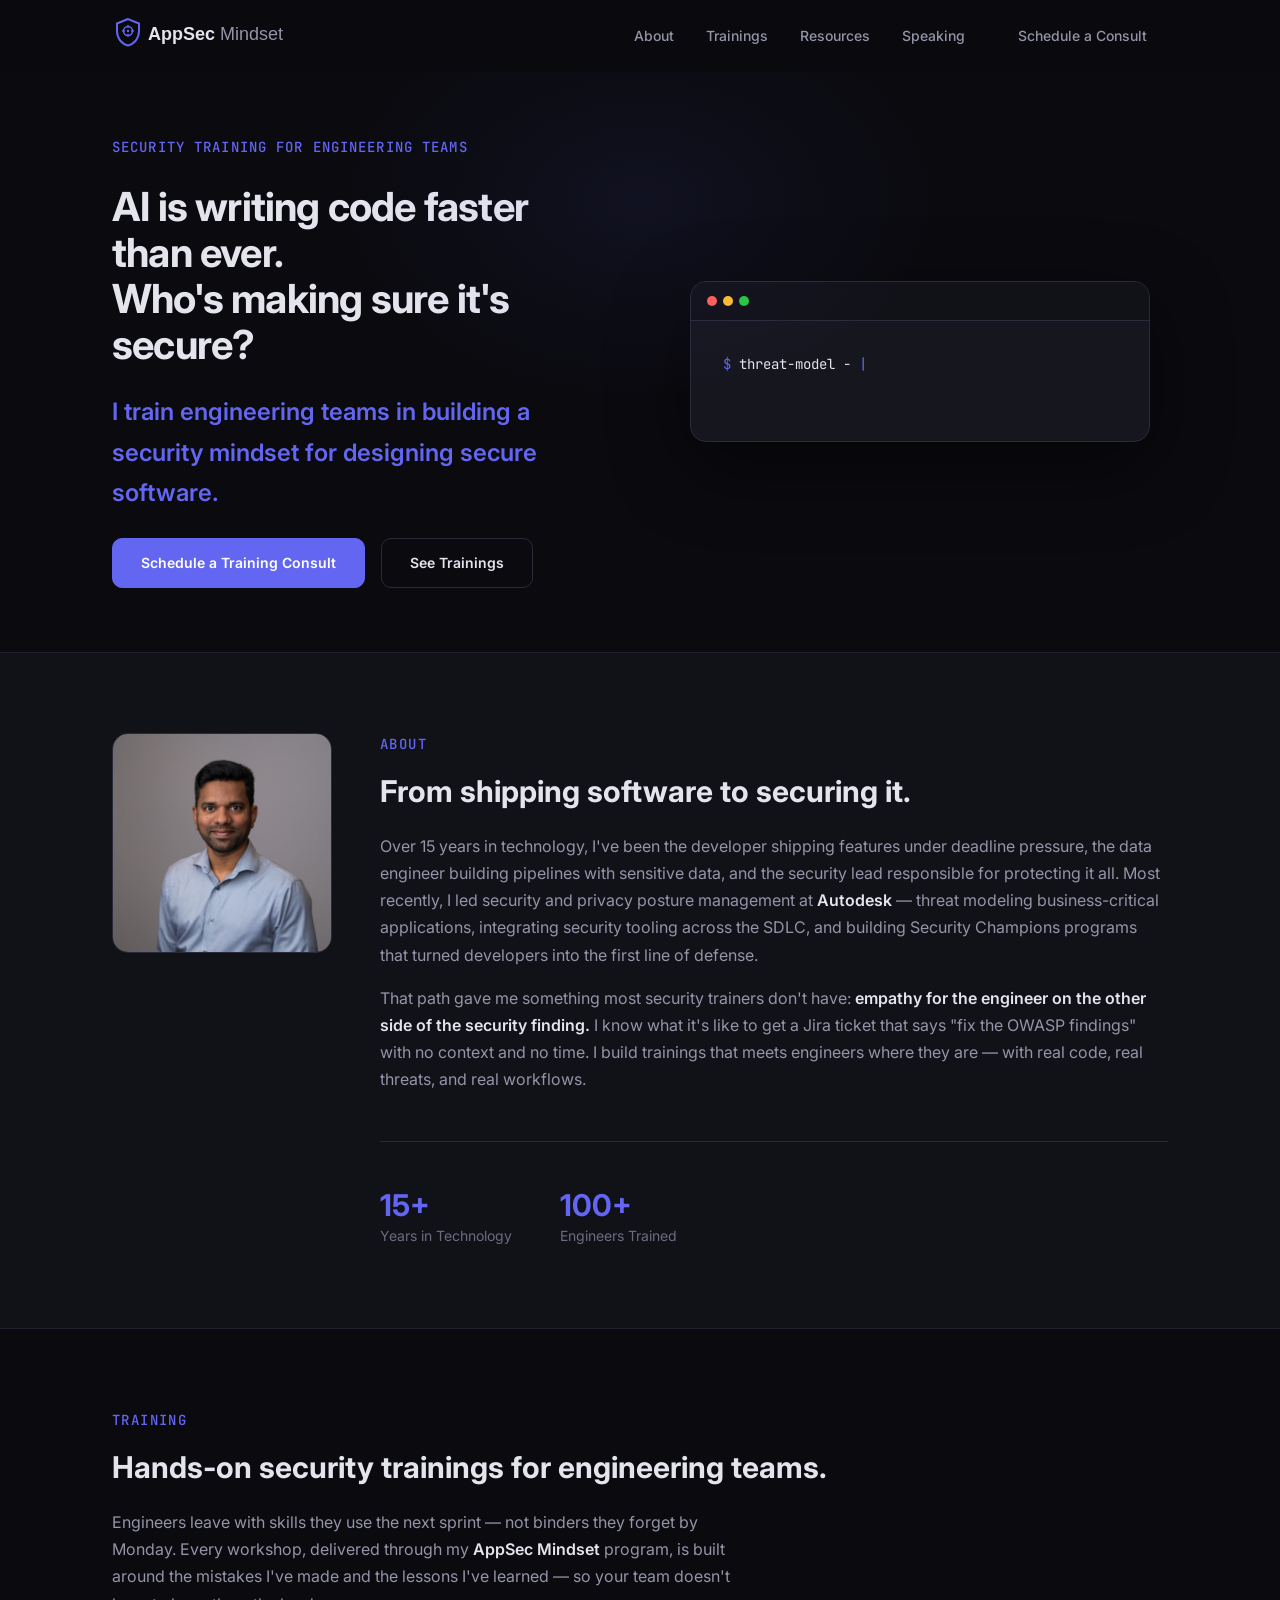
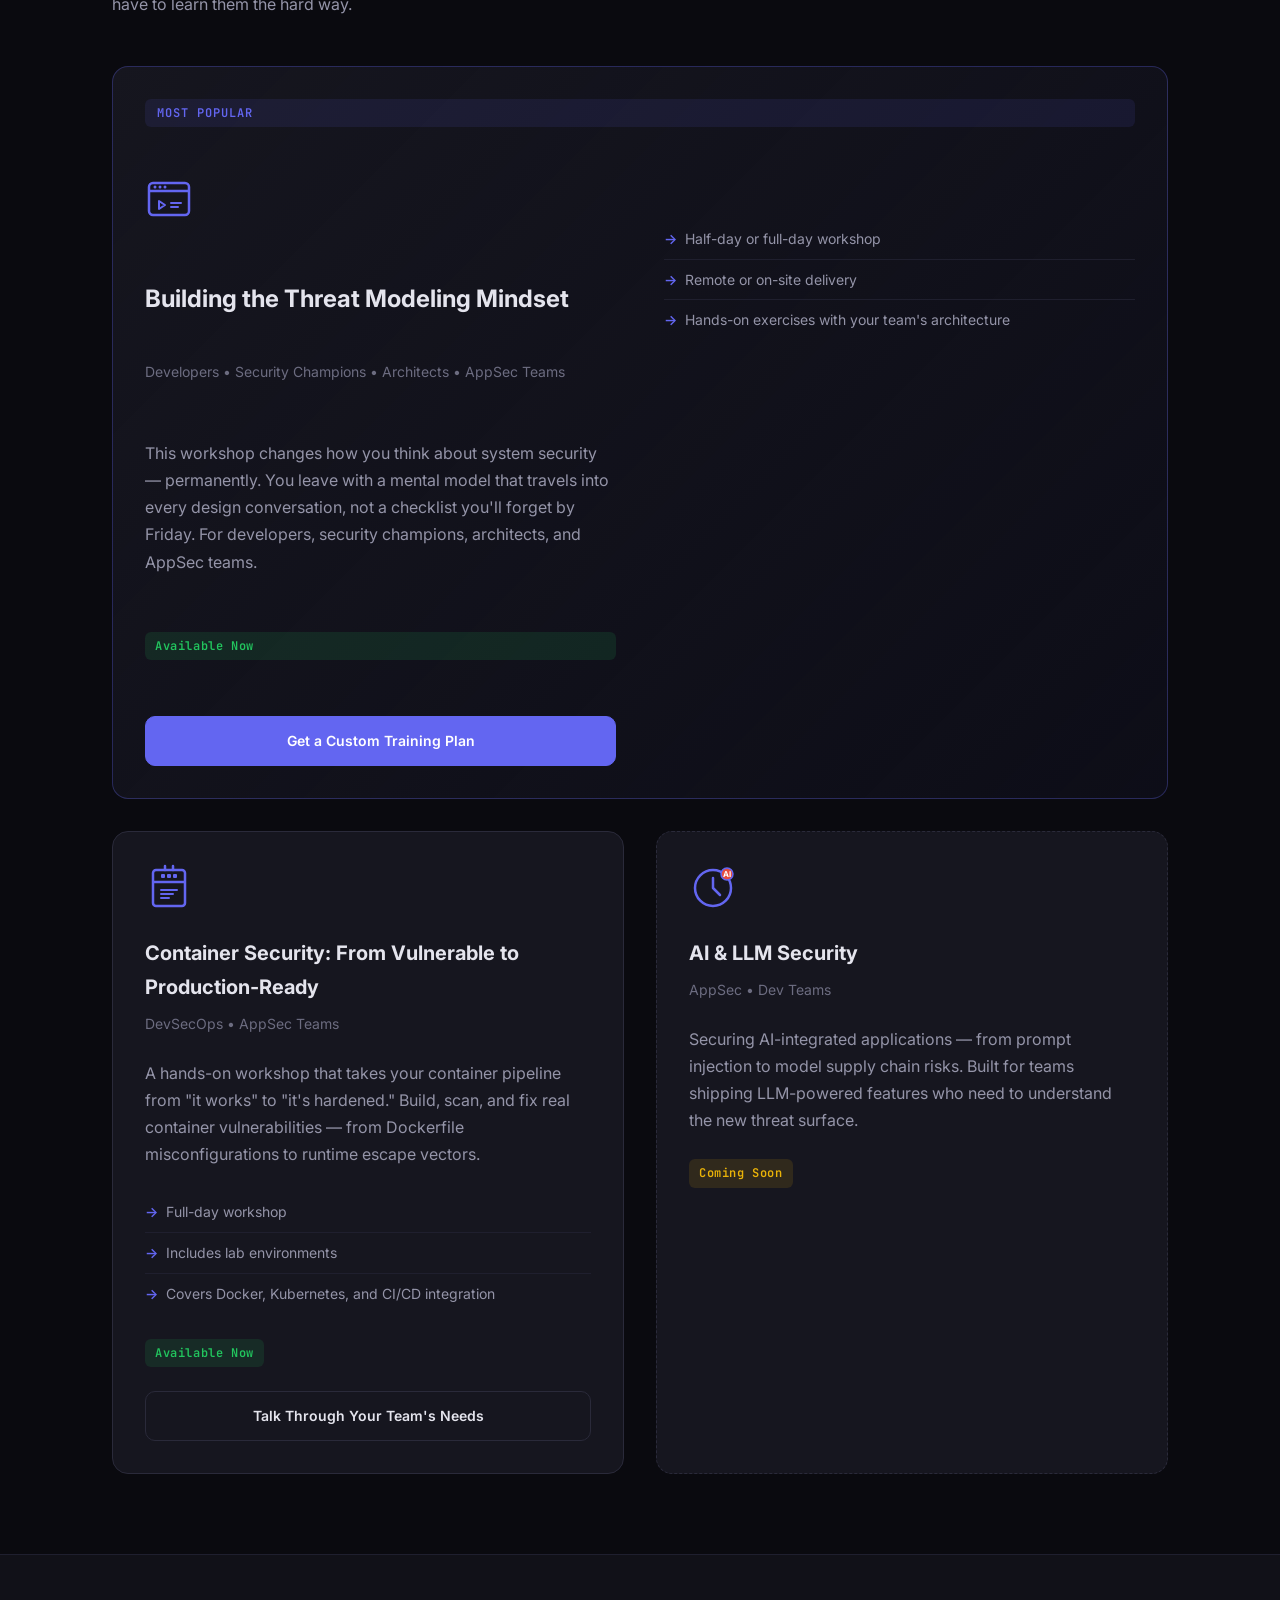
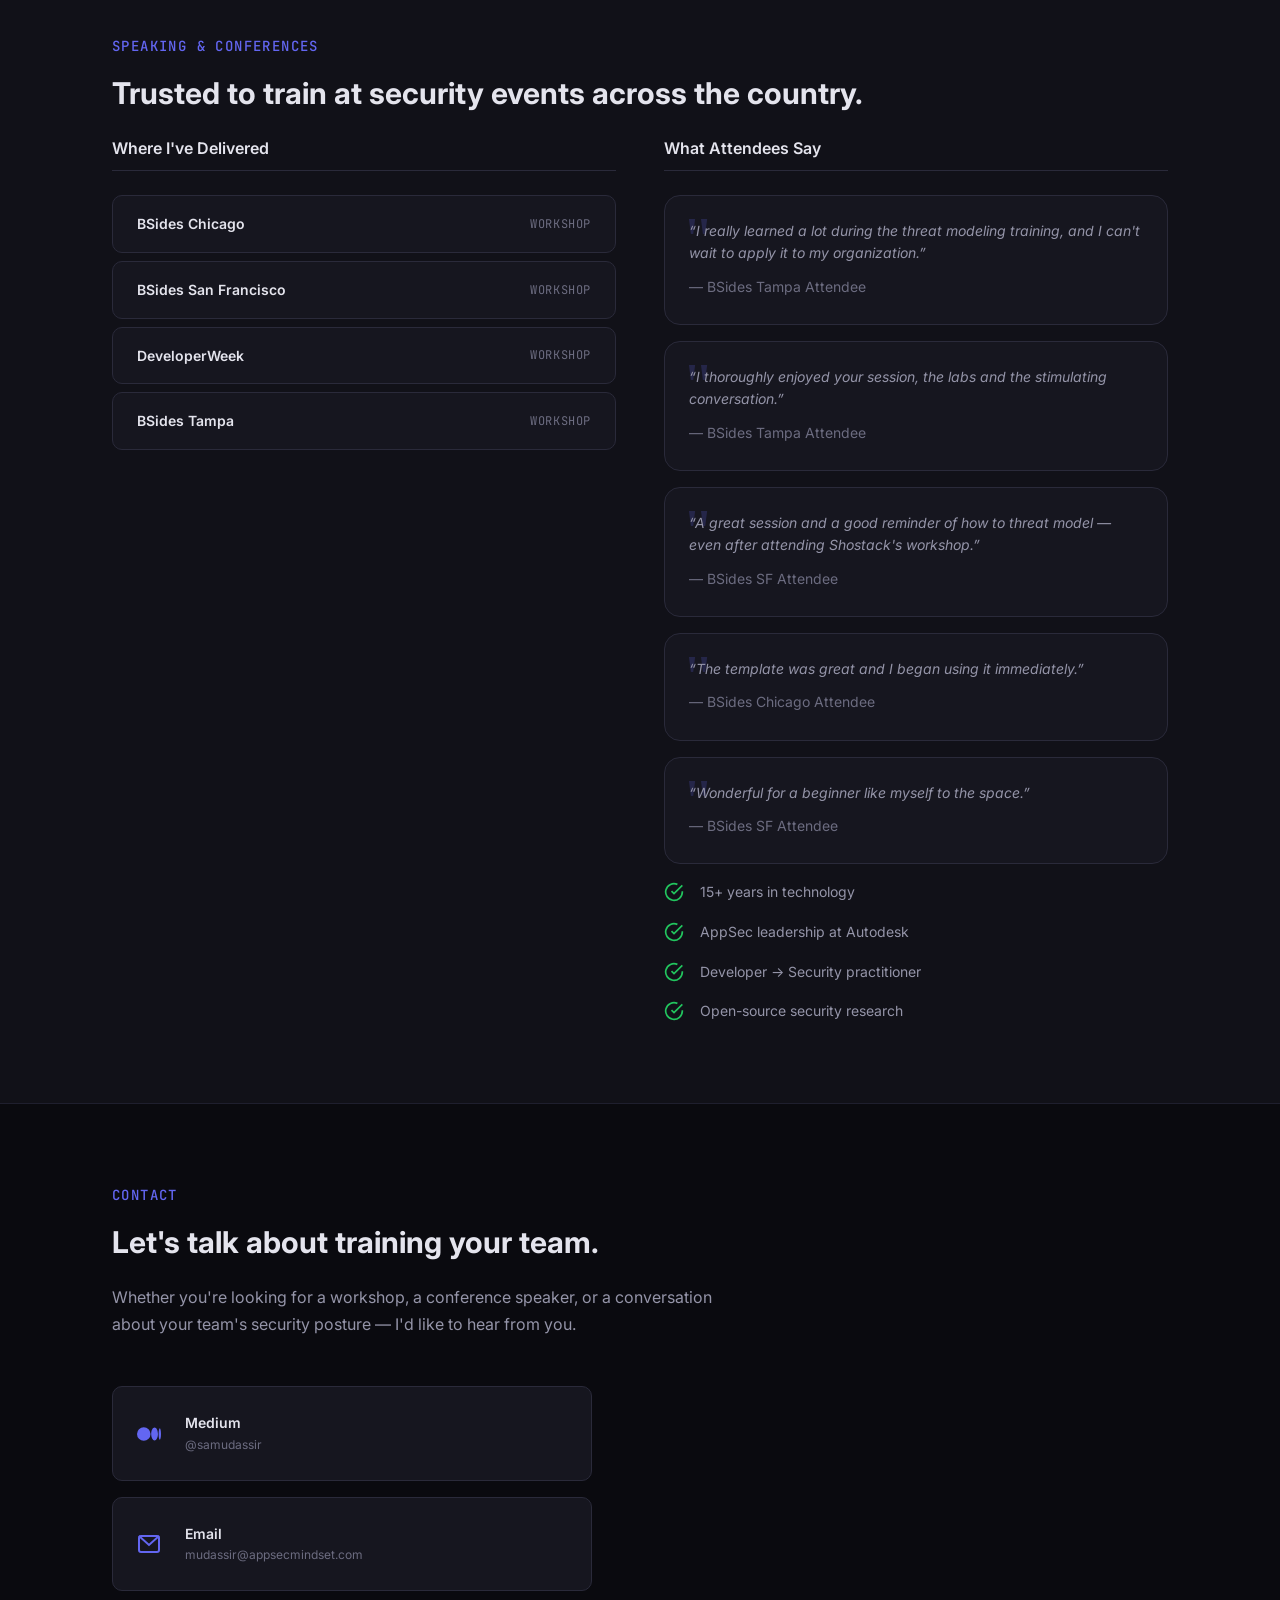
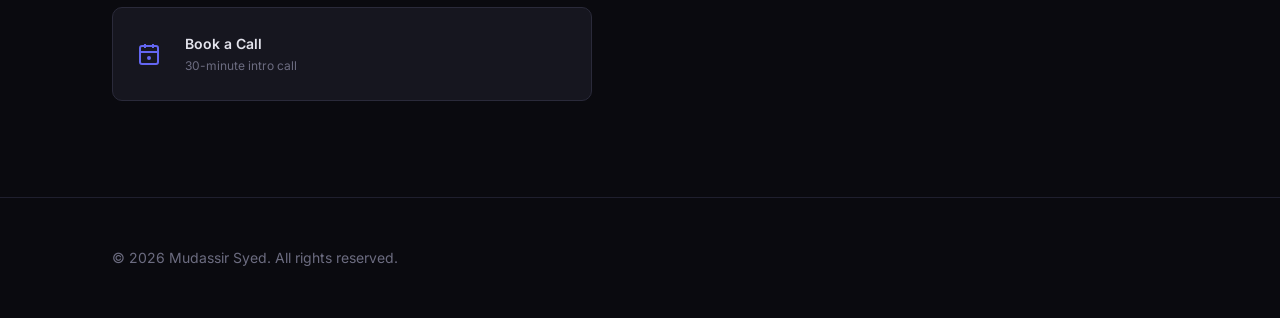
==== commit 4fe60e0d: "Update Threat Modeling workshop description and audience Co-authored-by: Cursor <cursoragent@cursor." ====
--- a/index.html
+++ b/index.html
@@ -196,11 +196,10 @@
             </svg>
           </div>
           <h4 class="course__title">Building the Threat Modeling Mindset</h4>
-          <p class="course__audience">Engineers &bull; AppSec Teams</p>
+          <p class="course__audience">Developers &bull; Security Champions &bull; Architects &bull; AppSec Teams</p>
           <p class="course__description">
-            Learn to identify threats before writing code. This course teaches engineers to think
-            like attackers during design — using lightweight, developer-friendly frameworks that
-            integrate into your existing sprint workflow. No prior security experience required.
+            This workshop changes how you think about system security — permanently. You leave with a mental model that travels into every design conversation, not a checklist you'll forget by Friday.
+For developers, security champions, architects, and AppSec teams.
           </p>
           <ul class="course__details">
             <li>Half-day or full-day workshop</li>
--- a/styles.css
+++ b/styles.css
@@ -282,14 +282,30 @@
   top: 100%;
   left: 50%;
   transform: translateX(-50%);
-  margin-top: 0.5rem;
-  padding: 0.5rem 0;
+  padding-top: 0.75rem;
+  min-width: 160px;
+  list-style: none;
+  z-index: 1000;
+  background: transparent;
+}
+
+.nav__dropdown-menu::before {
+  content: '';
+  position: absolute;
+  top: 0;
+  left: 0;
+  right: 0;
+  bottom: 0;
   background: var(--color-bg-card);
   border: 1px solid var(--color-border);
   border-radius: var(--radius-md);
-  min-width: 160px;
+  box-shadow: 0 8px 24px rgba(0, 0, 0, 0.4);
+  top: 0.75rem;
+  z-index: -1;
+}
+
+.nav__dropdown-menu li {
   list-style: none;
-  z-index: 1000;
 }
 
 .nav__dropdown:hover .nav__dropdown-menu {
@@ -298,7 +314,7 @@
 
 .nav__dropdown-menu li a {
   display: block;
-  padding: 0.5rem 1rem;
+  padding: 0.75rem 1rem;
   font-size: var(--text-sm);
   color: var(--color-text-secondary);
   white-space: nowrap;
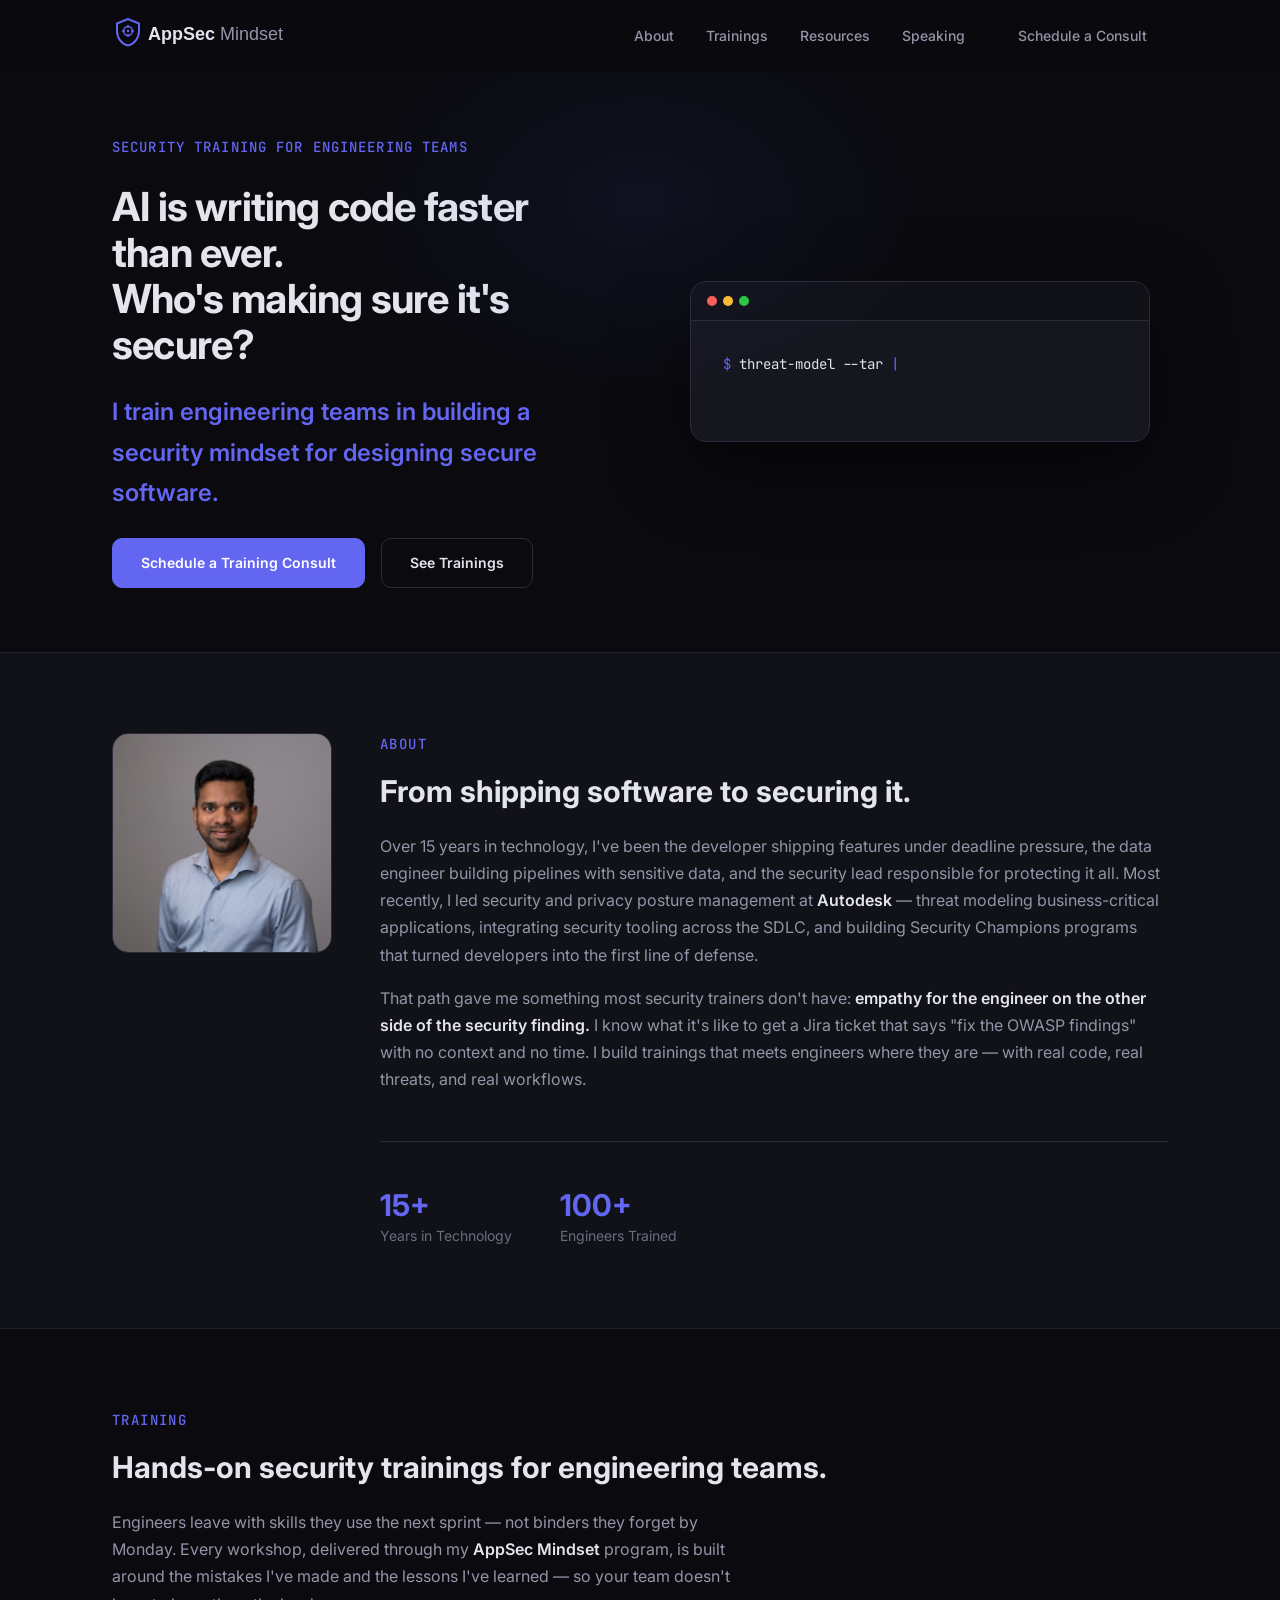
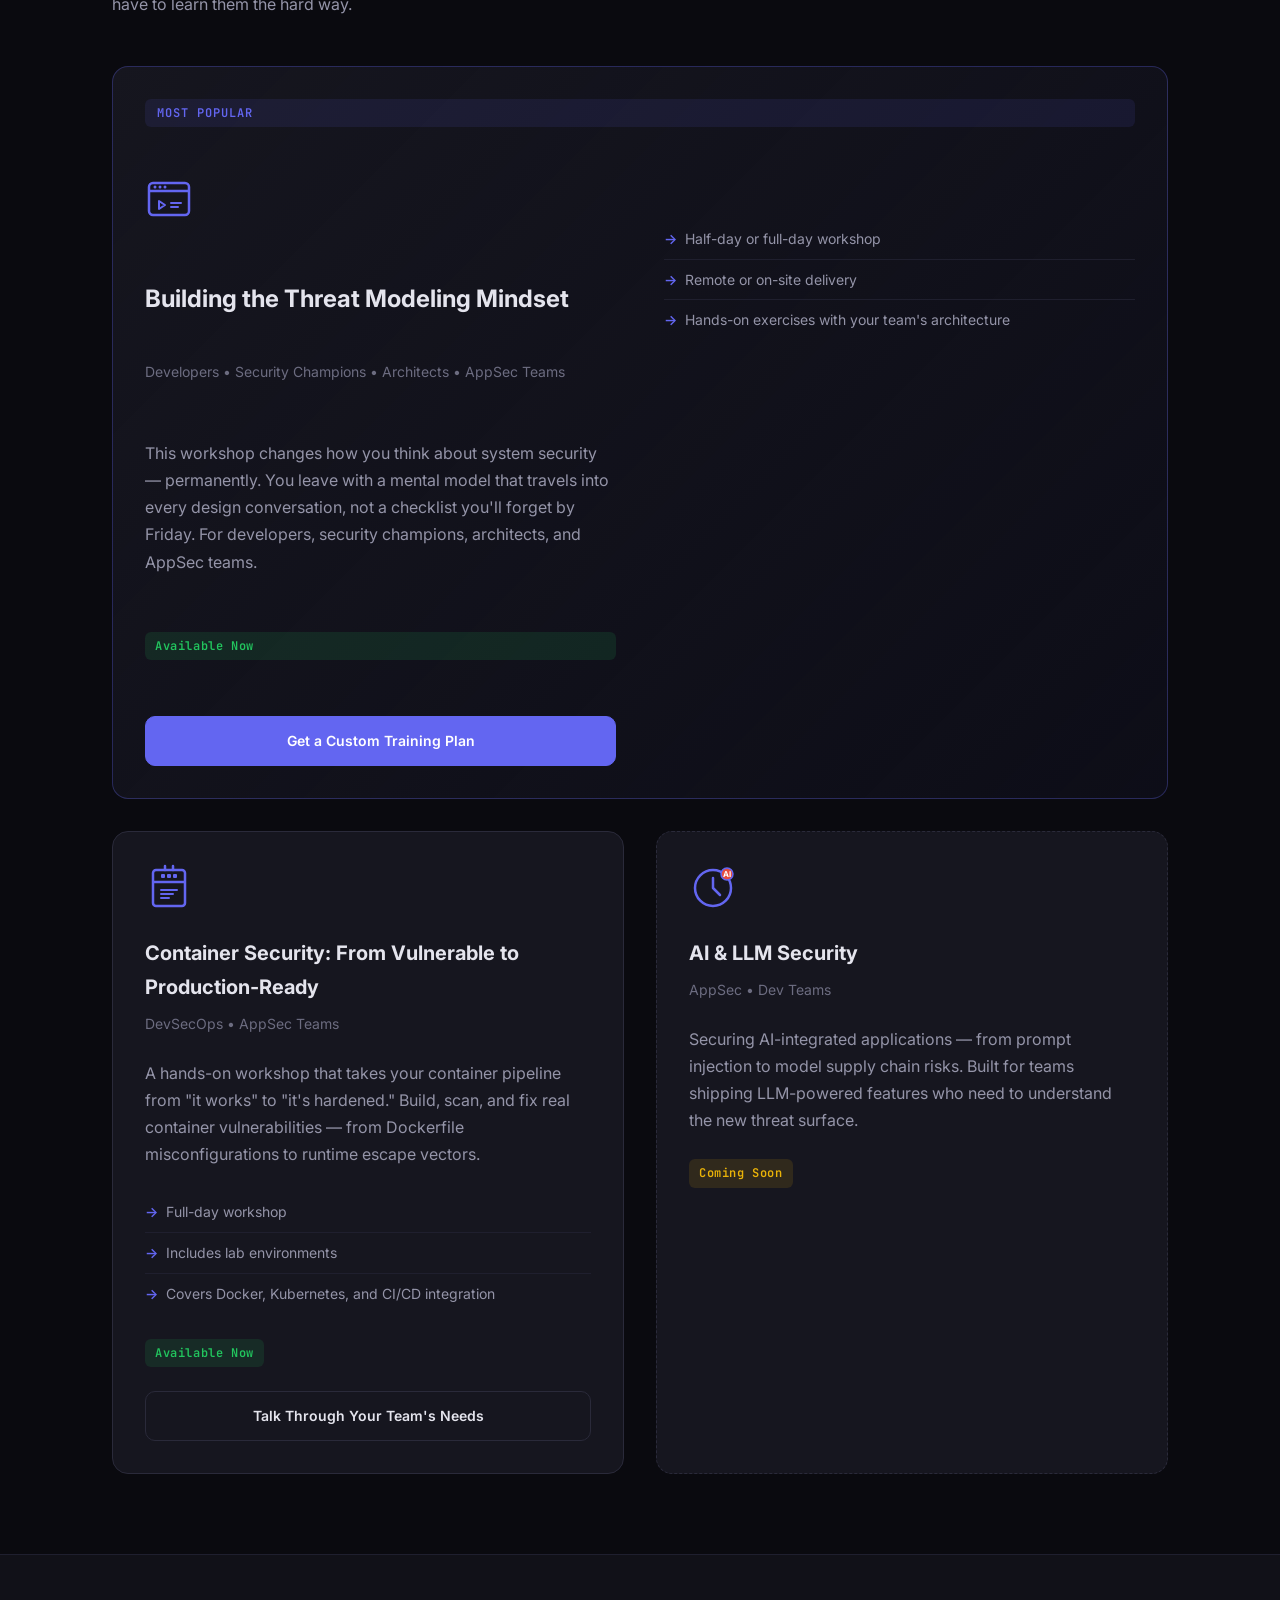
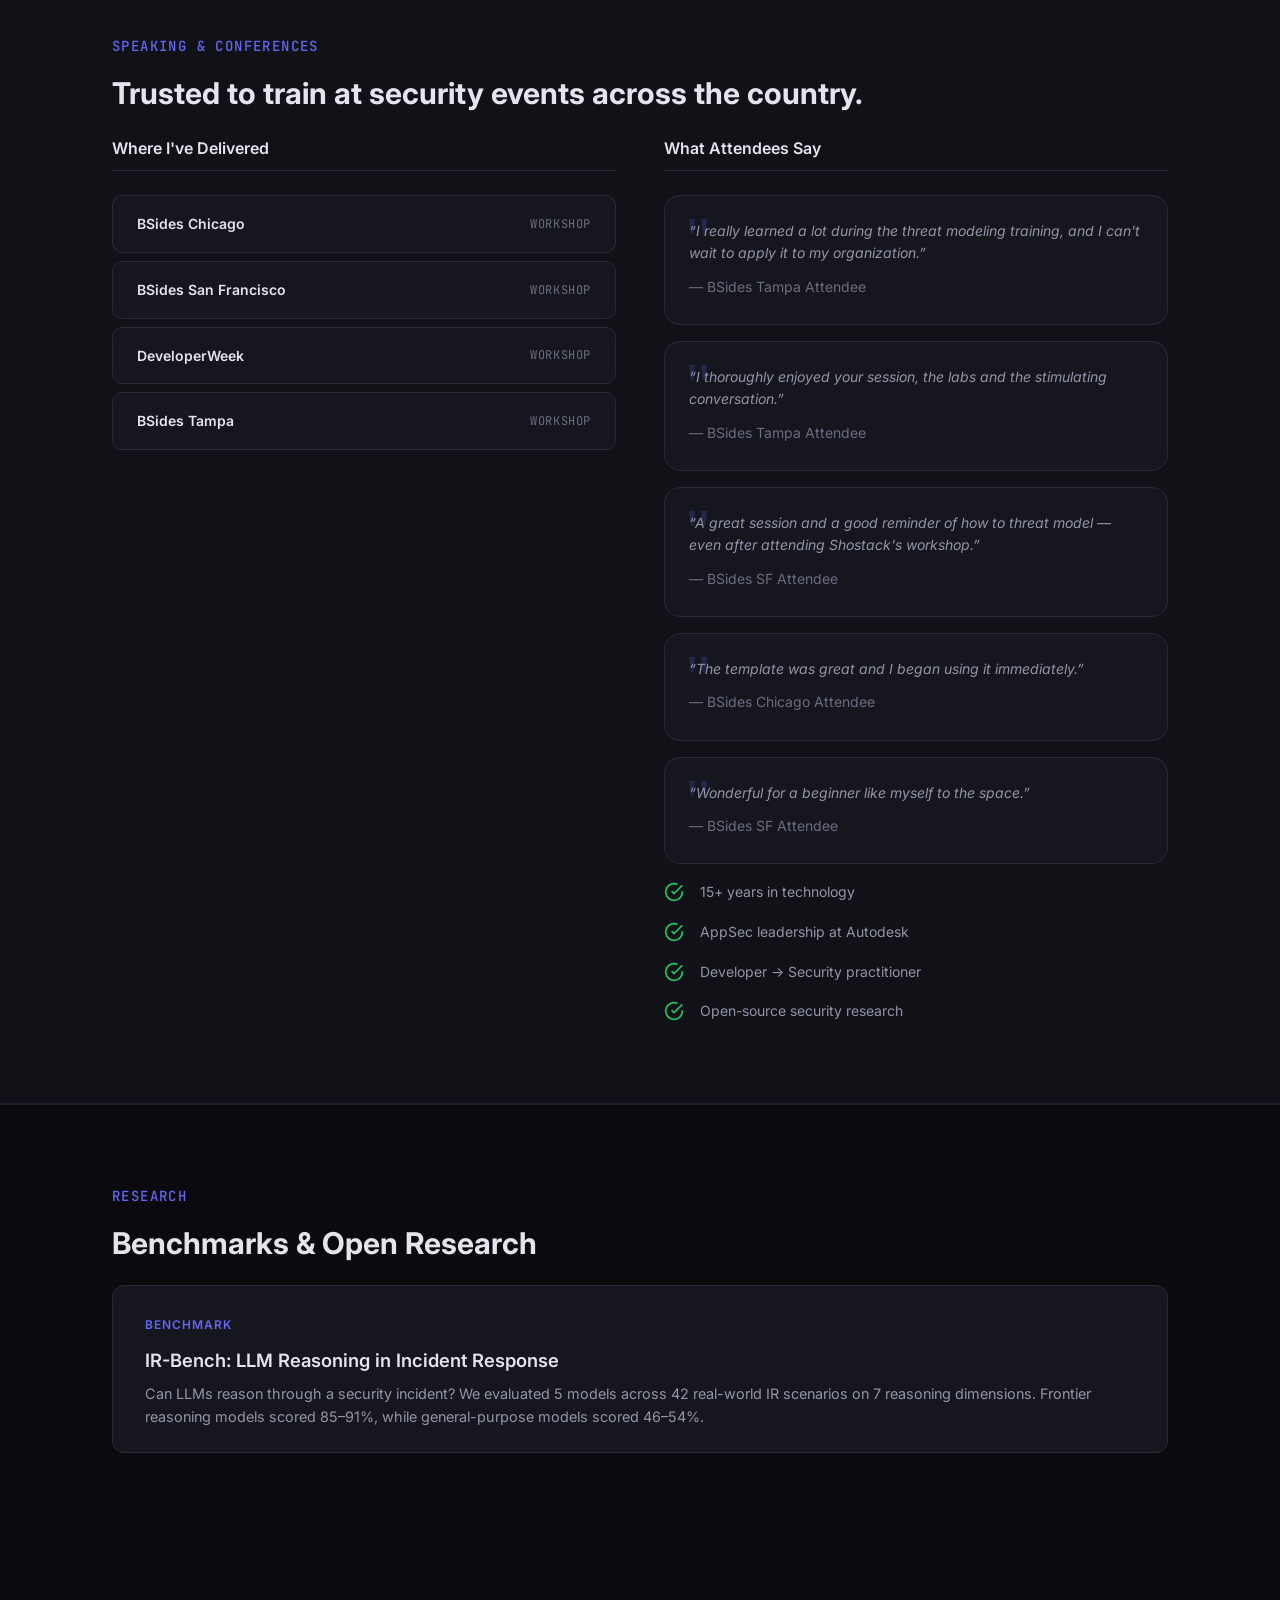
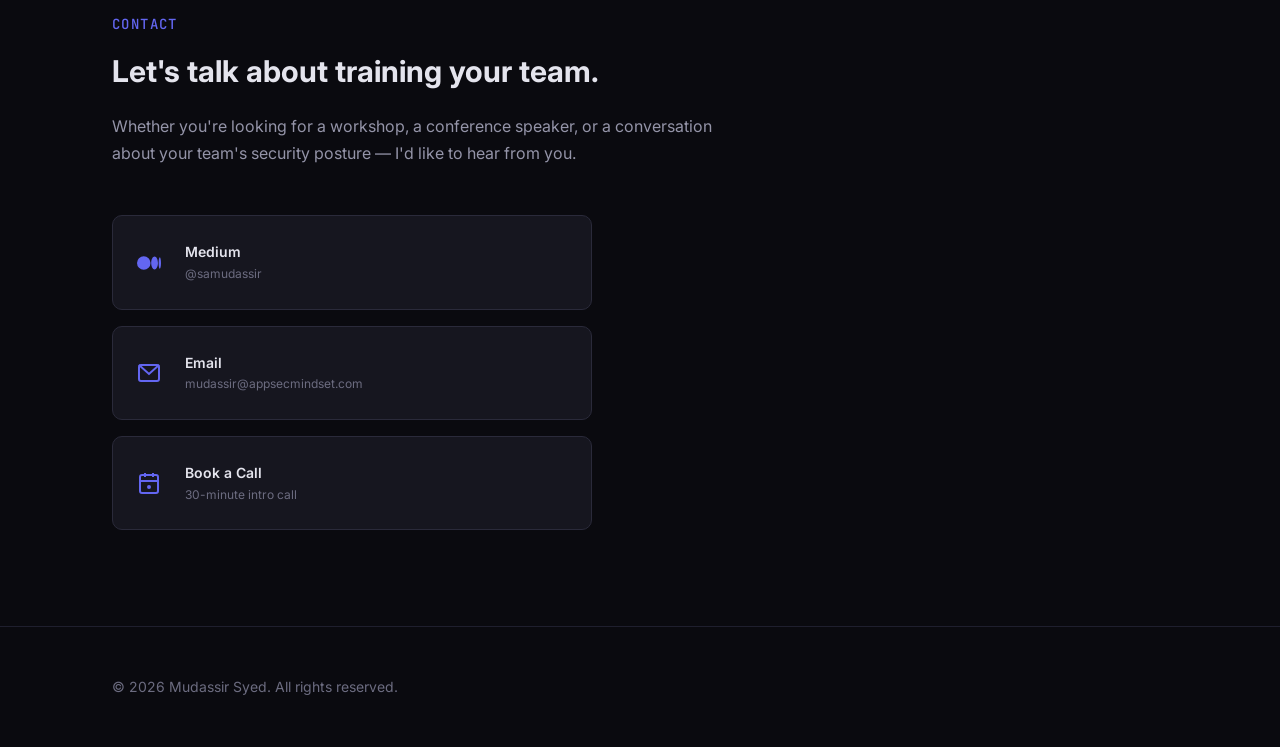
==== commit d06686cd: "Add IR-Bench dashboard page and Research section New self-contained benchmark dashboard (ir-bench.ht" ====
--- a/index.html
+++ b/index.html
@@ -374,6 +374,23 @@
     </div>
   </section>
 
+  <!-- Research -->
+  <section class="section" id="research" style="border-top: 1px solid var(--color-border-light, #1f1f2e);">
+    <div class="container">
+      <h2 class="section__label">Research</h2>
+      <h3 class="section__title">Benchmarks &amp; Open Research</h3>
+      <div style="display: grid; gap: 1.25rem; margin-top: 1.5rem;">
+        <a href="ir-bench.html" style="display: block; background: var(--color-bg-card, #16161f); border: 1px solid var(--color-border, #2a2a3a); border-radius: 12px; padding: 1.5rem 2rem; text-decoration: none; transition: background 0.2s;">
+          <span style="font-size: 0.75rem; text-transform: uppercase; letter-spacing: 0.08em; color: var(--color-accent, #6366f1); font-weight: 600;">Benchmark</span>
+          <h4 style="font-size: 1.15rem; font-weight: 600; color: var(--color-text, #e4e4ed); margin: 0.5rem 0 0.35rem;">IR-Bench: LLM Reasoning in Incident Response</h4>
+          <p style="font-size: 0.9rem; color: var(--color-text-secondary, #9494a8); line-height: 1.6; margin: 0;">
+            Can LLMs reason through a security incident? We evaluated 5 models across 42 real-world IR scenarios on 7 reasoning dimensions. Frontier reasoning models scored 85&ndash;91%, while general-purpose models scored 46&ndash;54%.
+          </p>
+        </a>
+      </div>
+    </div>
+  </section>
+
   <!-- Contact -->
   <section class="contact section" id="contact">
     <div class="container">
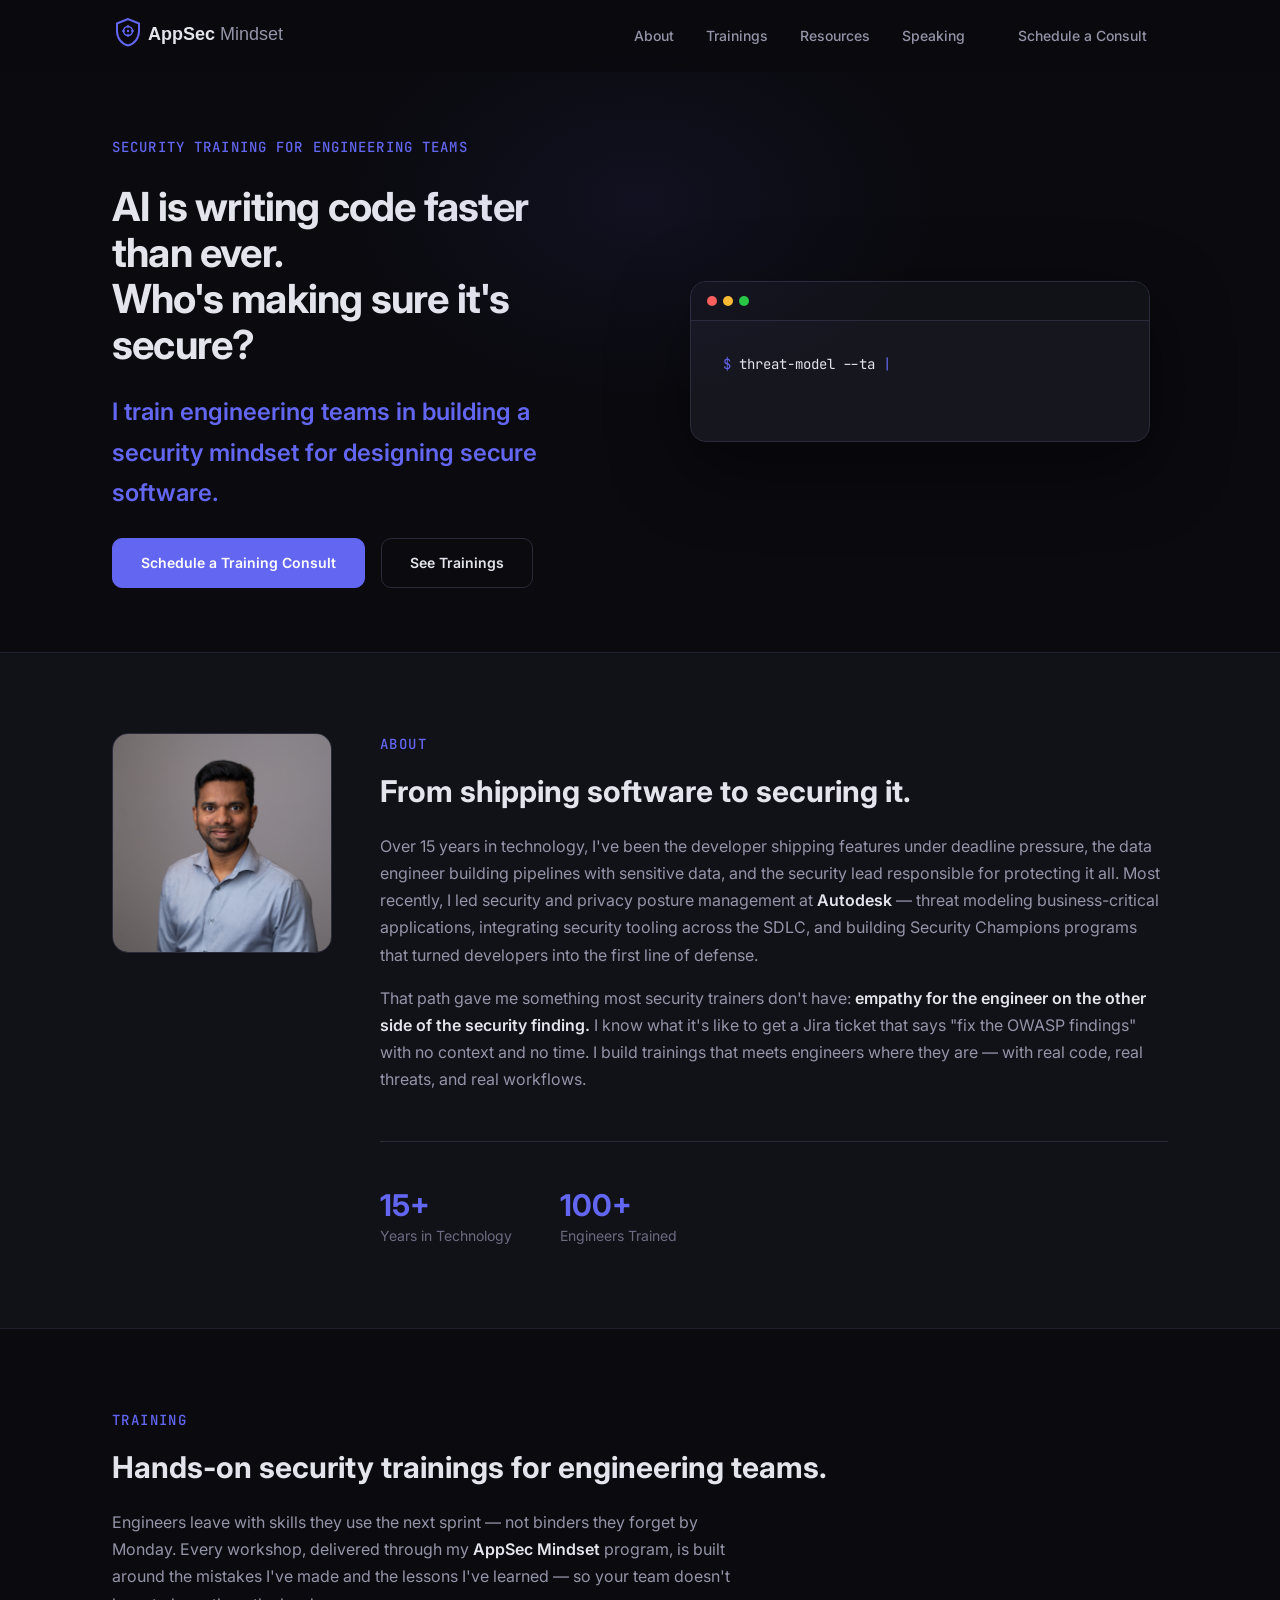
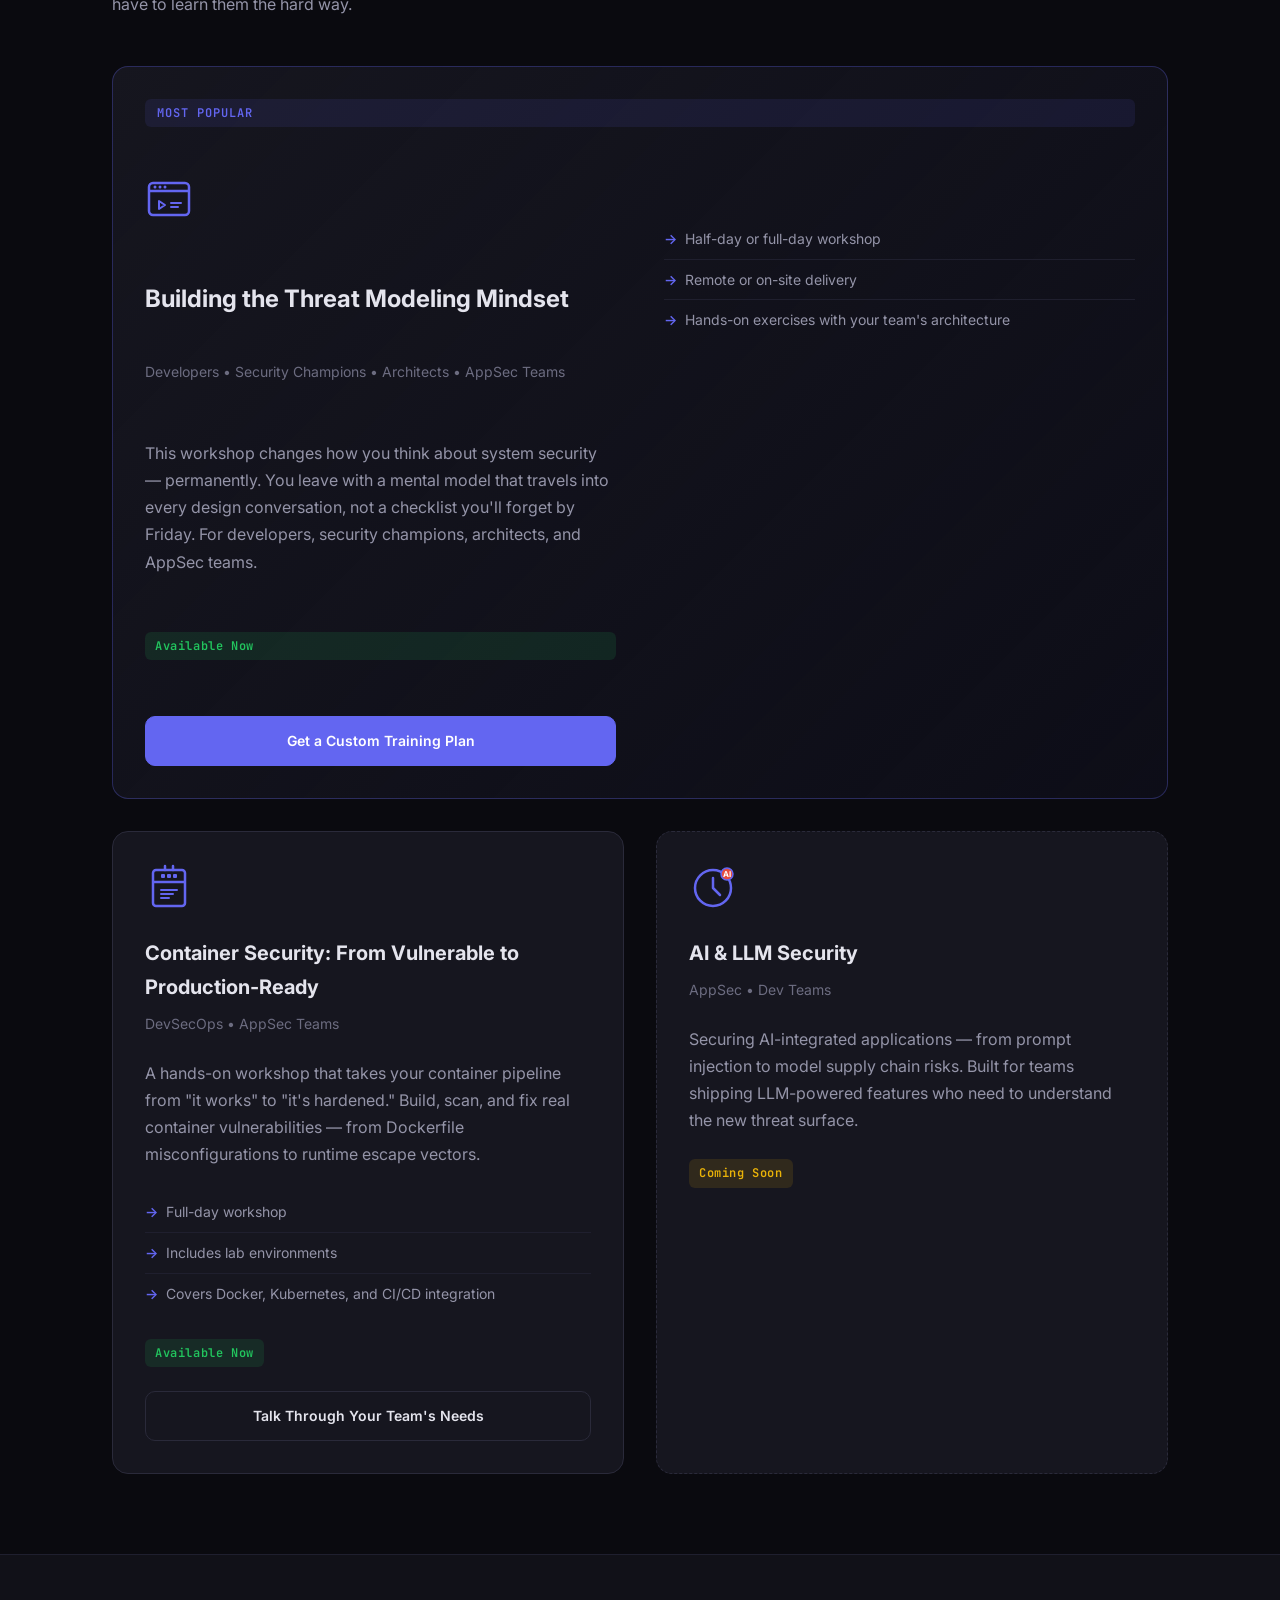
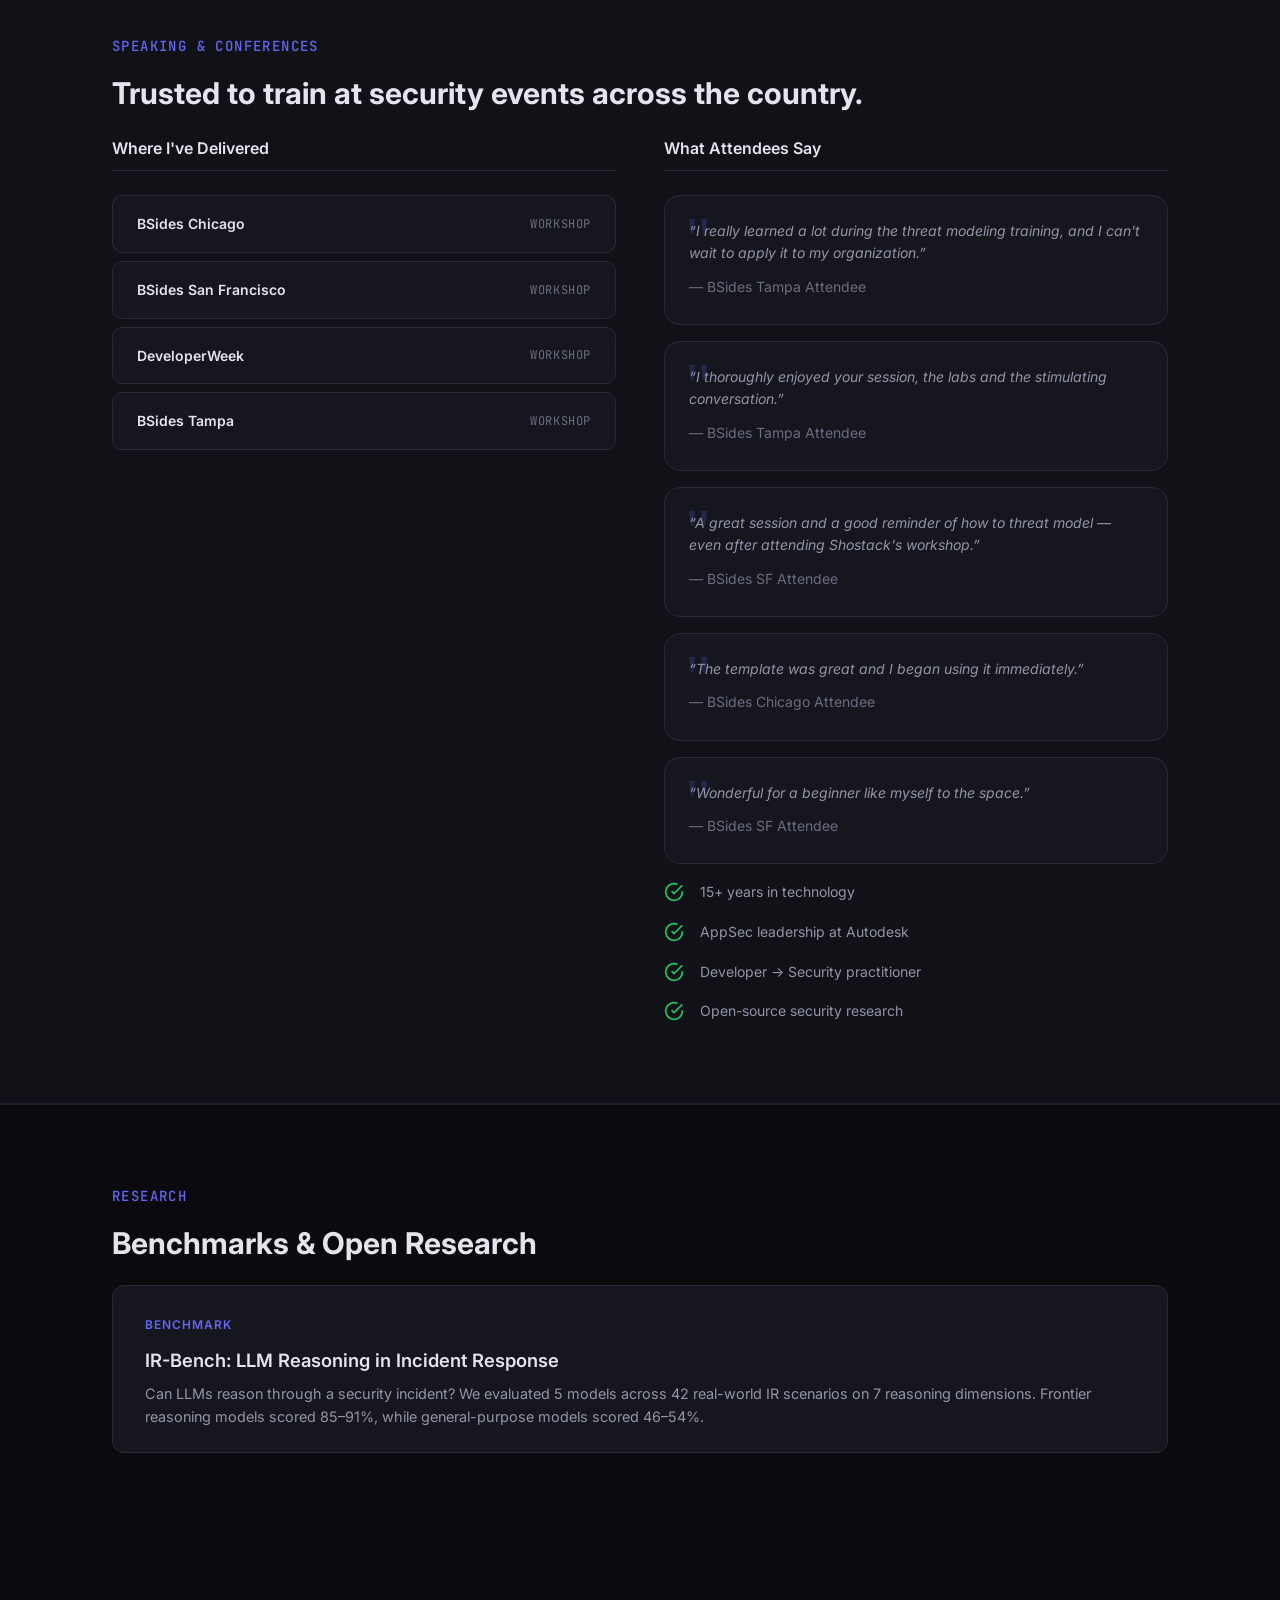
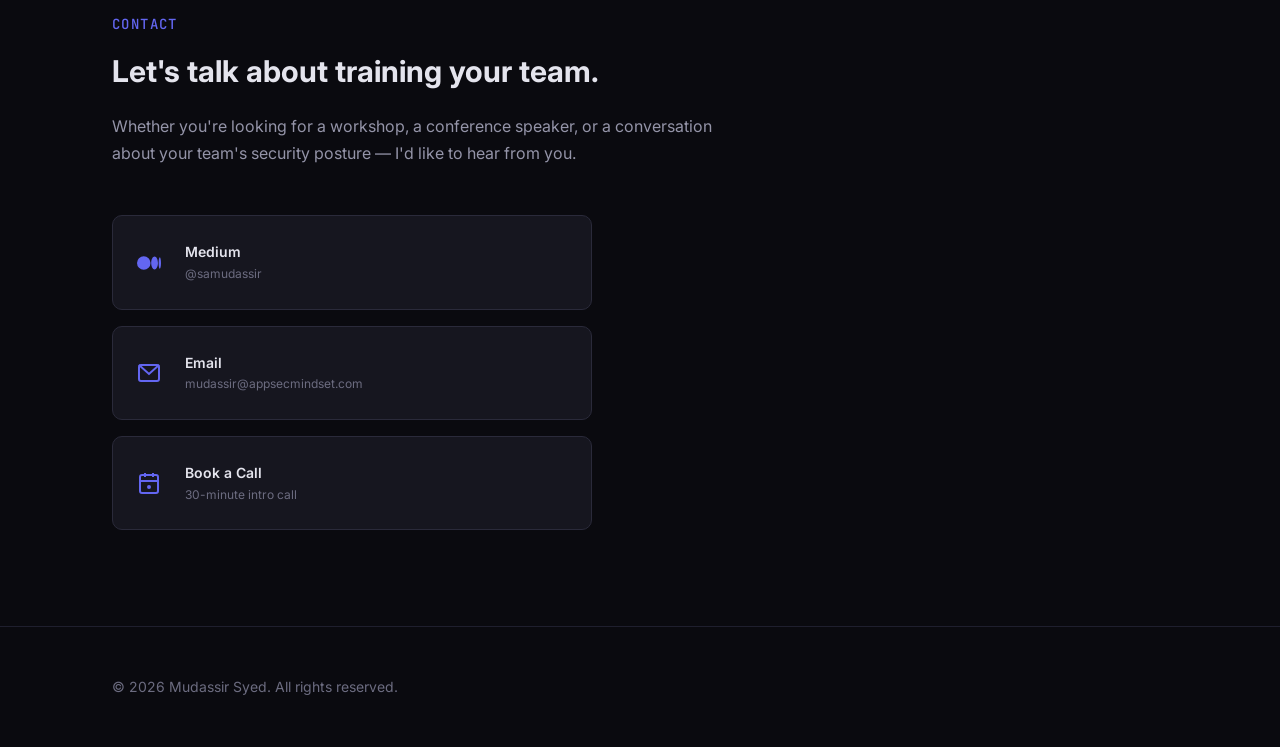
==== commit 4959d83c: "Add IR-Bench to Resources dropdown navigation Co-authored-by: Cursor <cursoragent@cursor.com>" ====
--- a/index.html
+++ b/index.html
@@ -85,6 +85,7 @@
           <a href="#" class="nav__dropdown-toggle">Resources</a>
           <ul class="nav__dropdown-menu">
             <li><a href="phantomrise.html">Phantomrise</a></li>
+            <li><a href="ir-bench.html">IR-Bench</a></li>
           </ul>
         </li>
         <li><a href="#speaking">Speaking</a></li>
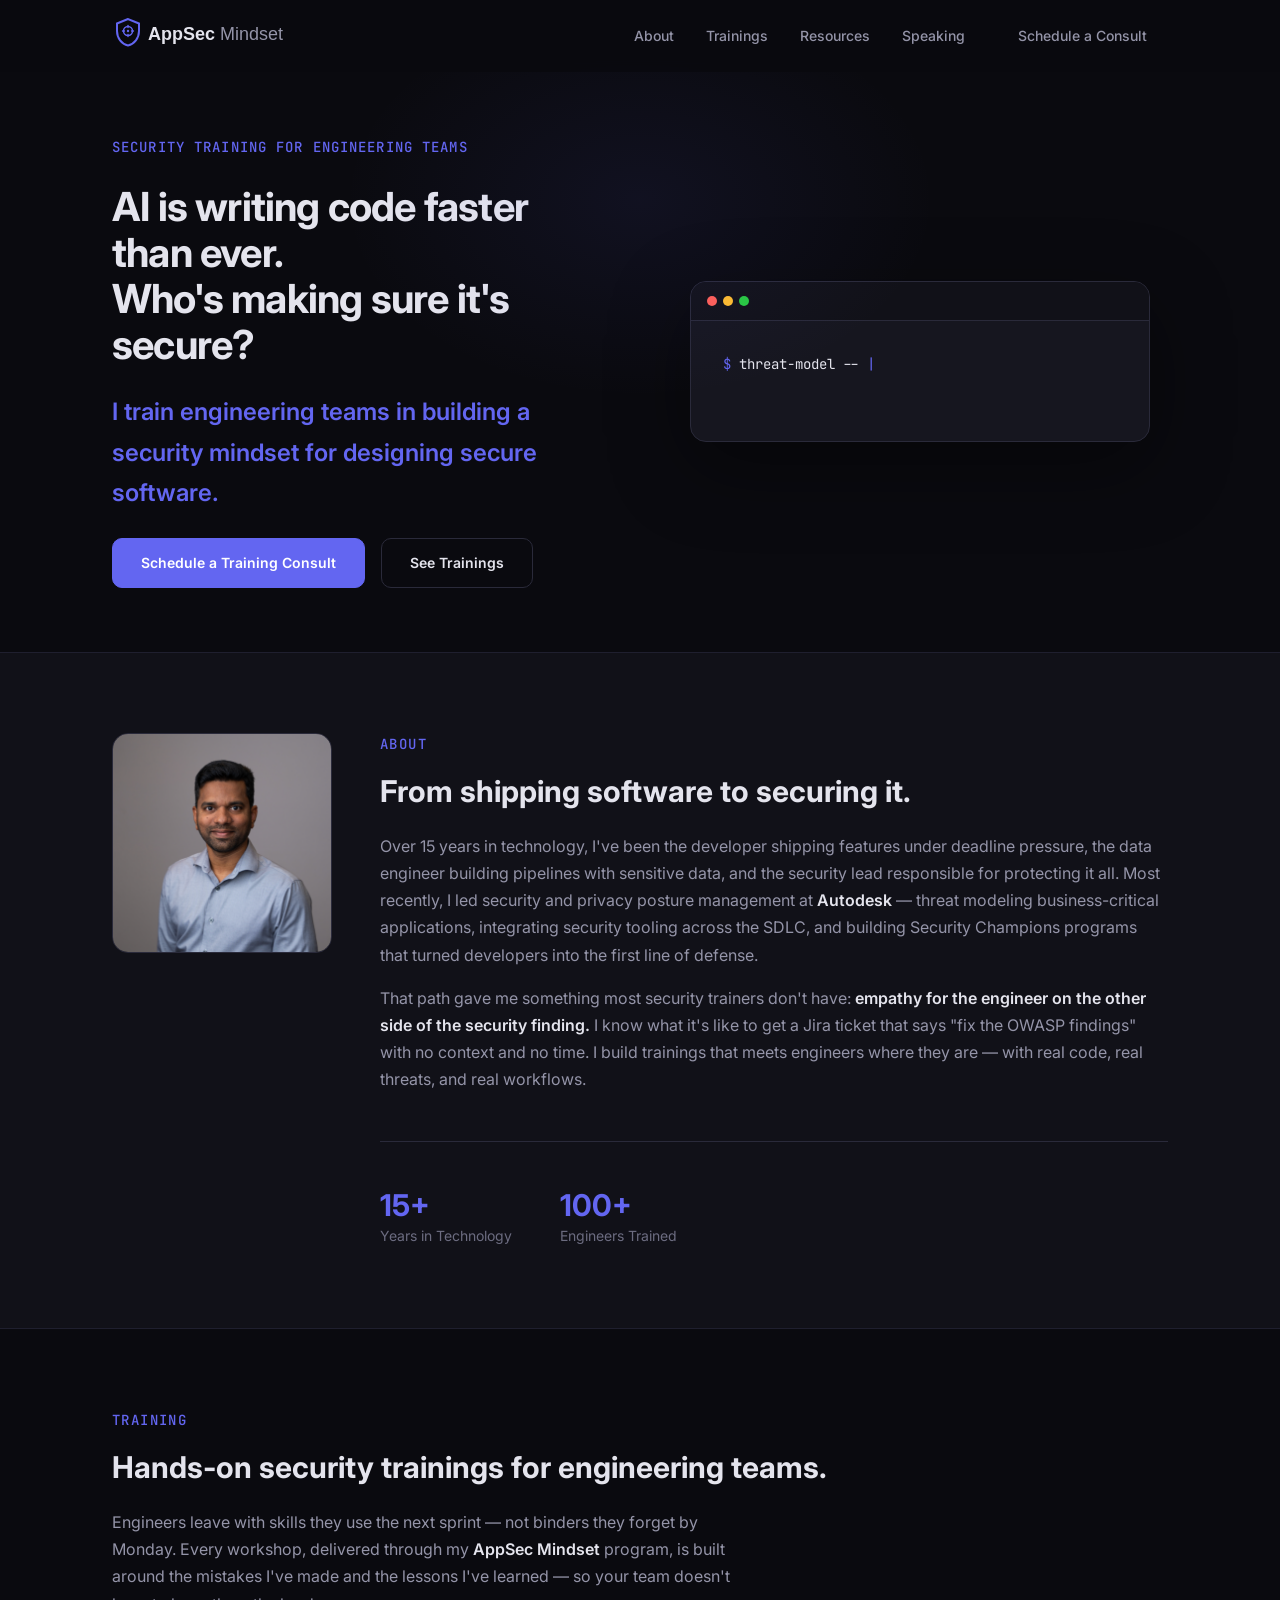
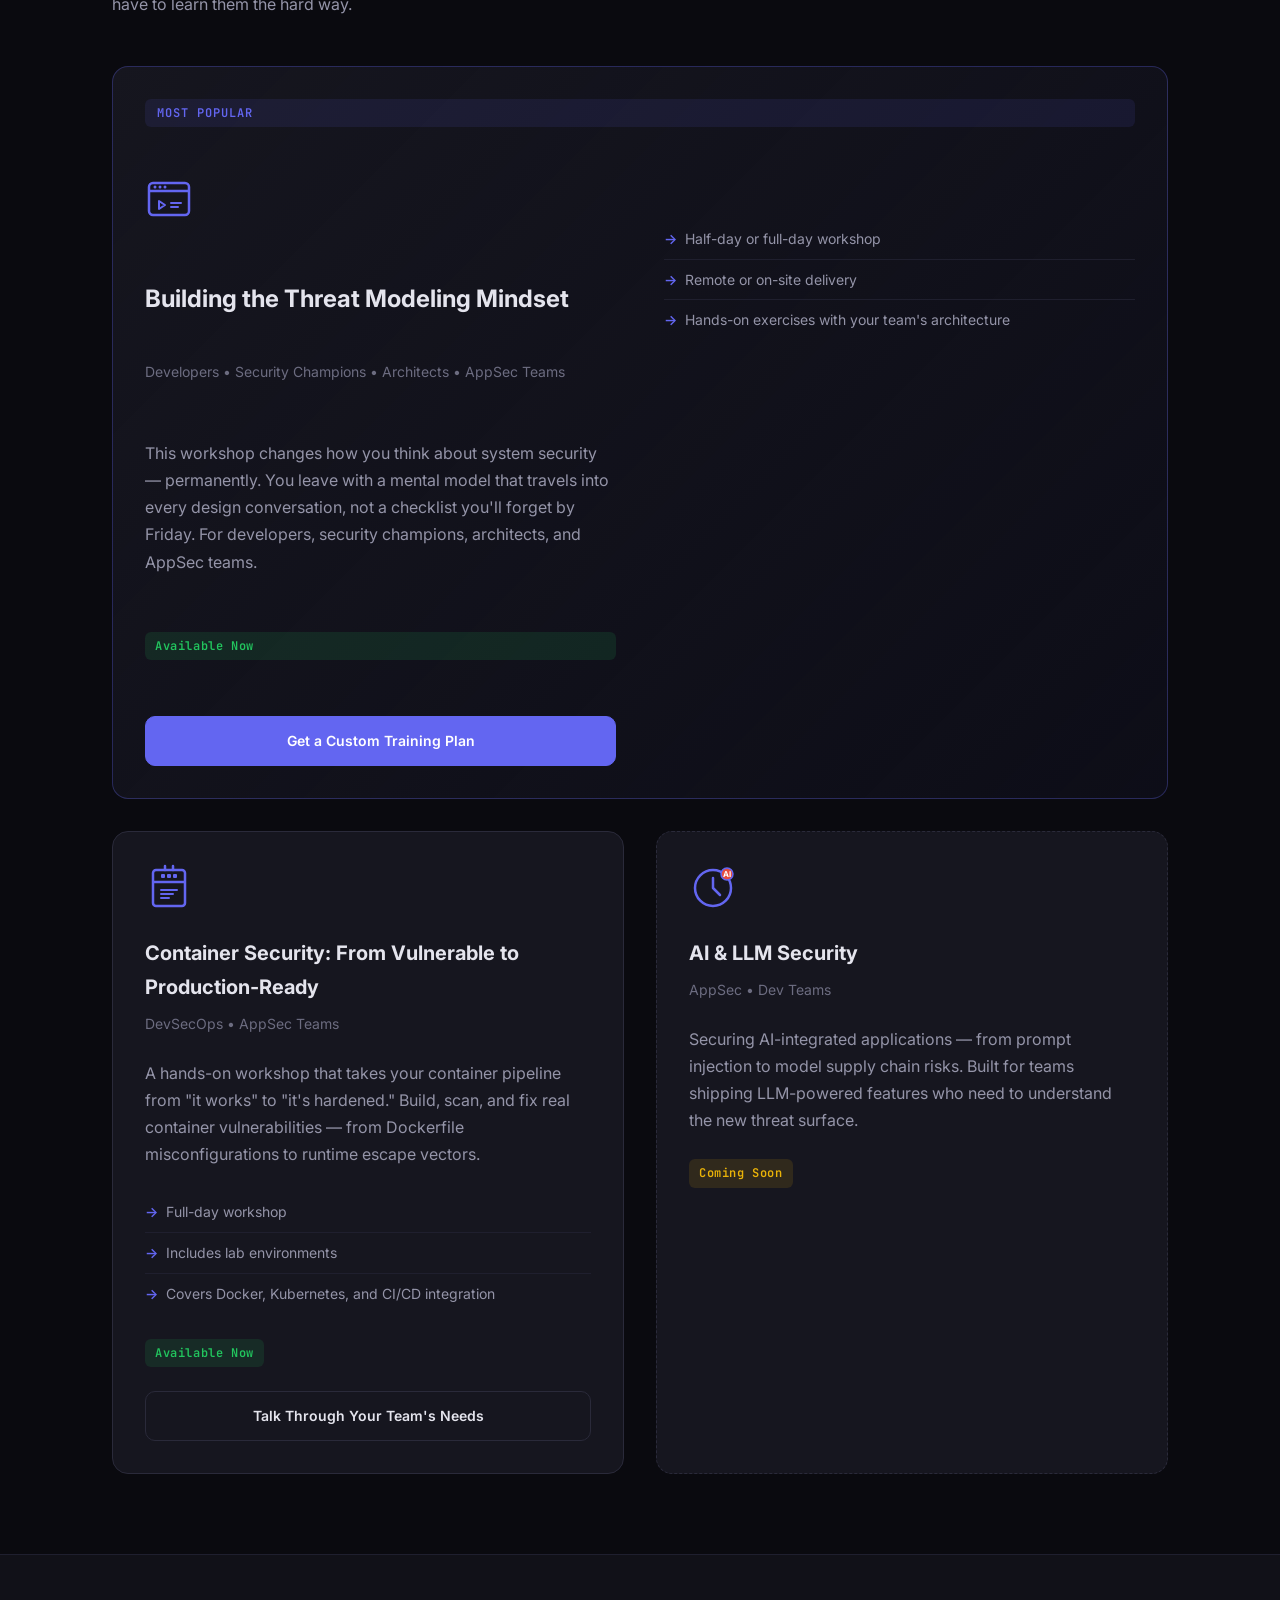
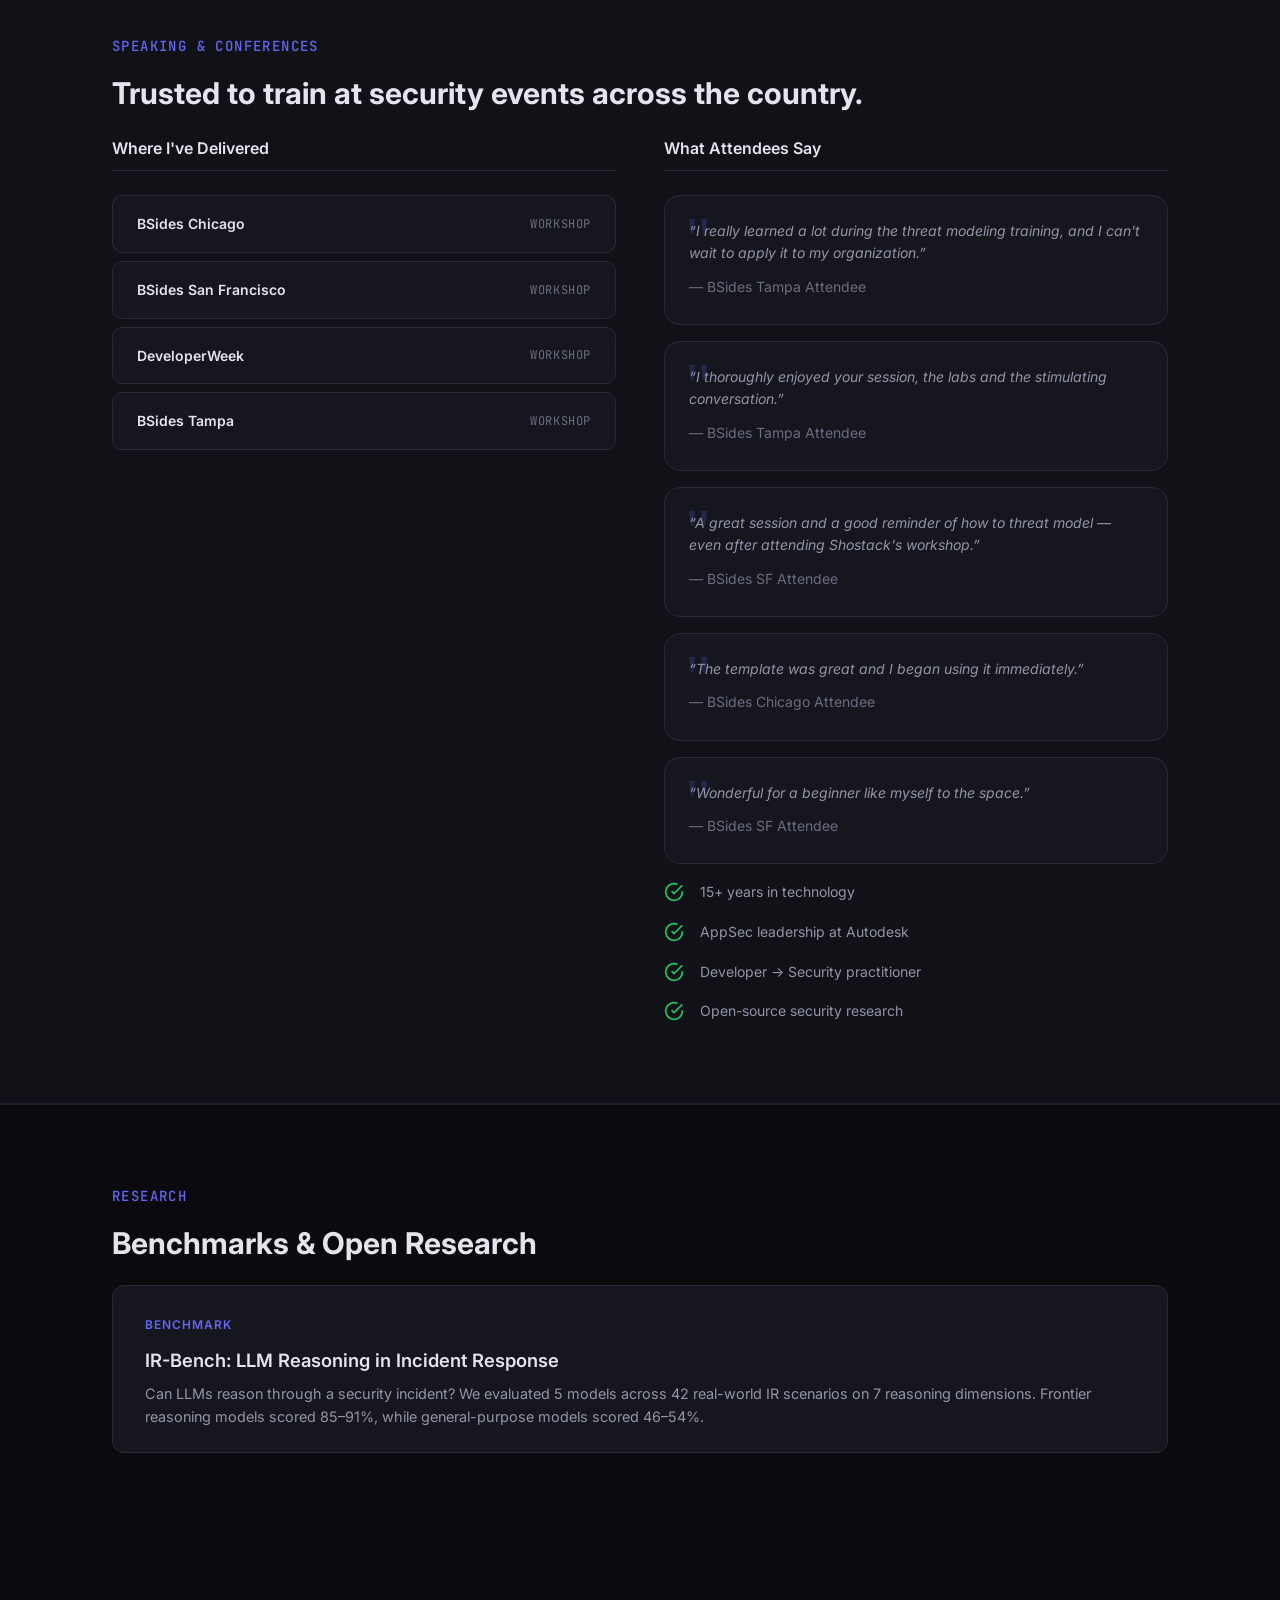
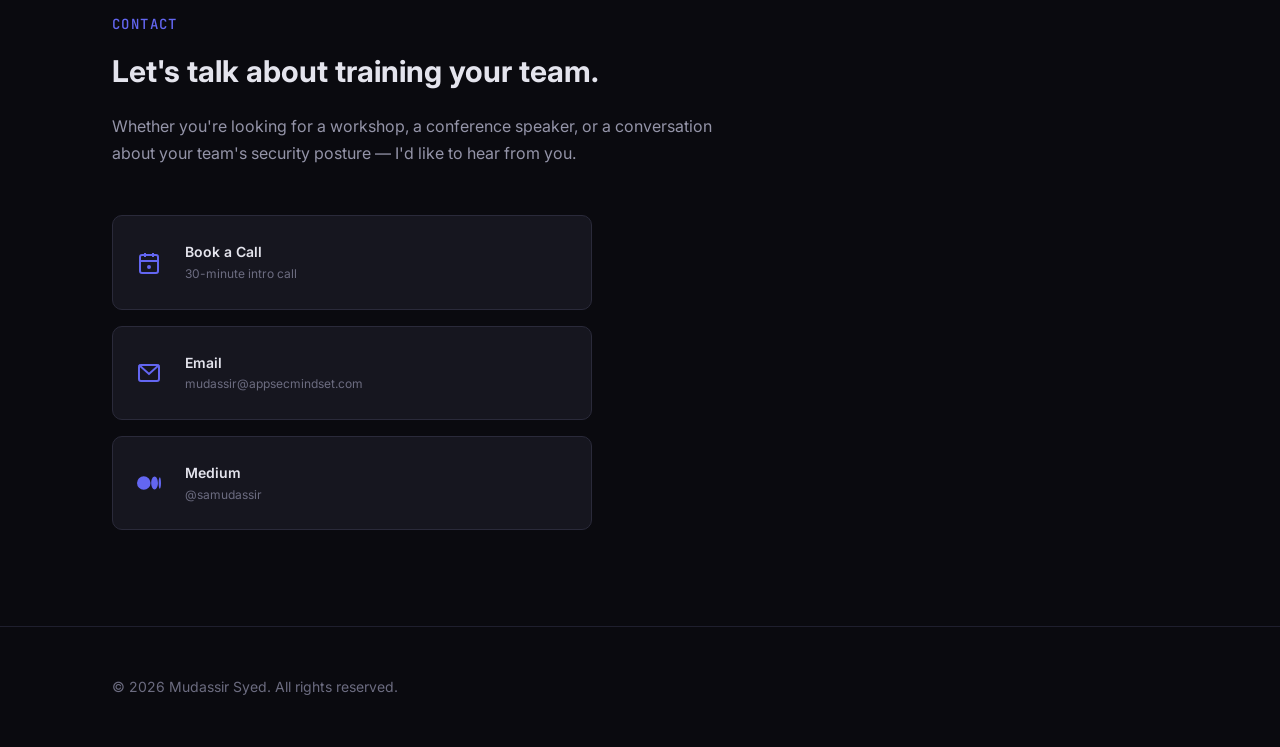
==== commit e93db97e: "Reorder contact links and update Phantomrise content Co-authored-by: Cursor <cursoragent@cursor.com>" ====
--- a/index.html
+++ b/index.html
@@ -405,27 +405,6 @@
       <div class="contact__inner">
         <div class="contact__links">
 
-          <a href="https://medium.com/@samudassir" class="contact-link" target="_blank" rel="noopener noreferrer">
-            <svg class="contact-link__icon" viewBox="0 0 24 24" fill="currentColor">
-              <path d="M13.54 12a6.8 6.8 0 01-6.77 6.82A6.8 6.8 0 010 12a6.8 6.8 0 016.77-6.82A6.8 6.8 0 0113.54 12zm7.42 0c0 3.54-1.51 6.42-3.38 6.42-1.87 0-3.39-2.88-3.39-6.42s1.52-6.42 3.39-6.42 3.38 2.88 3.38 6.42M24 12c0 3.17-.53 5.75-1.19 5.75-.66 0-1.19-2.58-1.19-5.75s.53-5.75 1.19-5.75C23.47 6.25 24 8.83 24 12z"/>
-            </svg>
-            <div>
-              <span class="contact-link__label">Medium</span>
-              <span class="contact-link__detail">@samudassir</span>
-            </div>
-          </a>
-
-          <a href="mailto:mudassir@appsecmindset.com" class="contact-link">
-            <svg class="contact-link__icon" viewBox="0 0 24 24" fill="none" stroke="currentColor" stroke-width="2">
-              <rect x="2" y="4" width="20" height="16" rx="2"/>
-              <path d="M22 4L12 13 2 4"/>
-            </svg>
-            <div>
-              <span class="contact-link__label">Email</span>
-              <span class="contact-link__detail">mudassir@appsecmindset.com</span>
-            </div>
-          </a>
-
           <a href="https://calendly.com/samudassir/30min" class="contact-link" target="_blank" rel="noopener noreferrer">
             <svg class="contact-link__icon" viewBox="0 0 24 24" fill="none" stroke="currentColor" stroke-width="2">
               <rect x="3" y="4" width="18" height="18" rx="2"/>
@@ -438,6 +417,27 @@
               <span class="contact-link__detail">30-minute intro call</span>
             </div>
           </a>
+
+          <a href="mailto:mudassir@appsecmindset.com" class="contact-link">
+            <svg class="contact-link__icon" viewBox="0 0 24 24" fill="none" stroke="currentColor" stroke-width="2">
+              <rect x="2" y="4" width="20" height="16" rx="2"/>
+              <path d="M22 4L12 13 2 4"/>
+            </svg>
+            <div>
+              <span class="contact-link__label">Email</span>
+              <span class="contact-link__detail">mudassir@appsecmindset.com</span>
+            </div>
+          </a>
+
+          <a href="https://medium.com/@samudassir" class="contact-link" target="_blank" rel="noopener noreferrer">
+            <svg class="contact-link__icon" viewBox="0 0 24 24" fill="currentColor">
+              <path d="M13.54 12a6.8 6.8 0 01-6.77 6.82A6.8 6.8 0 010 12a6.8 6.8 0 016.77-6.82A6.8 6.8 0 0113.54 12zm7.42 0c0 3.54-1.51 6.42-3.38 6.42-1.87 0-3.39-2.88-3.39-6.42s1.52-6.42 3.39-6.42 3.38 2.88 3.38 6.42M24 12c0 3.17-.53 5.75-1.19 5.75-.66 0-1.19-2.58-1.19-5.75s.53-5.75 1.19-5.75C23.47 6.25 24 8.83 24 12z"/>
+            </svg>
+            <div>
+              <span class="contact-link__label">Medium</span>
+              <span class="contact-link__detail">@samudassir</span>
+            </div>
+          </a>
         </div>
       </div>
     </div>
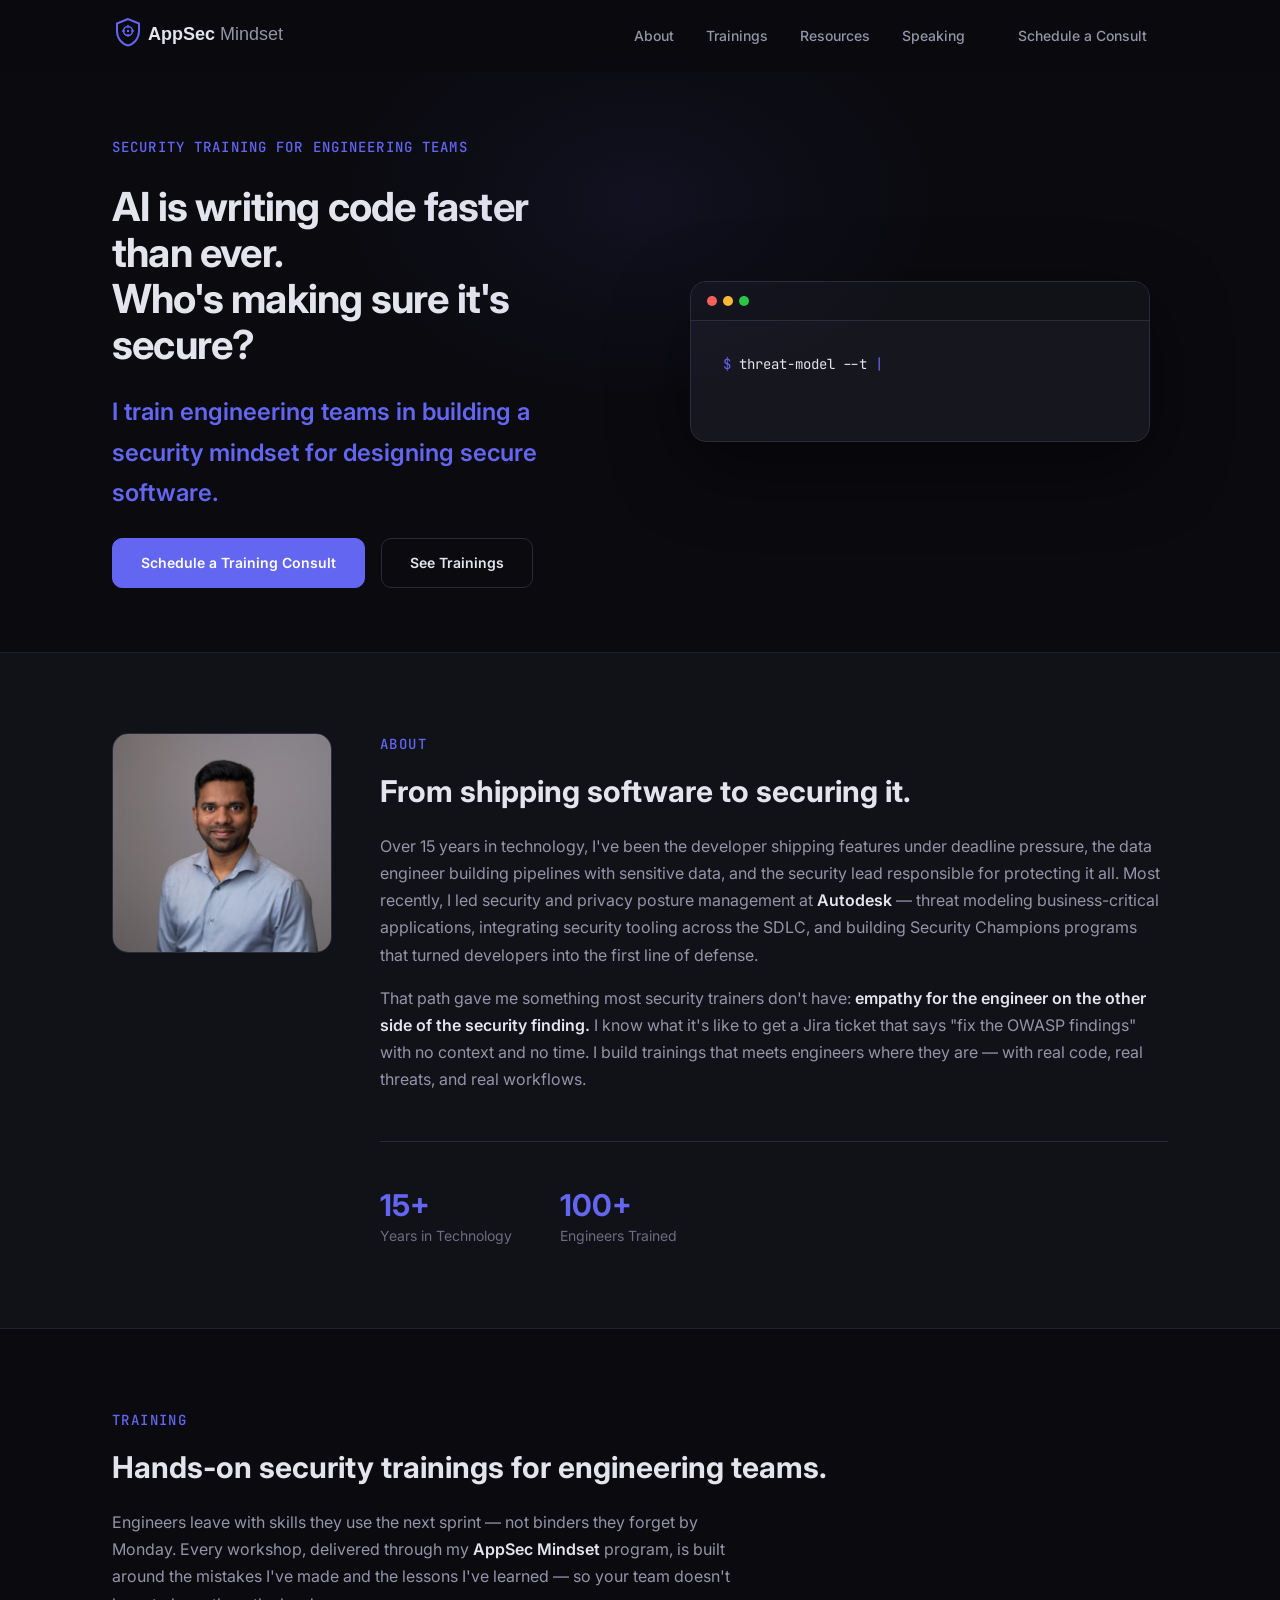
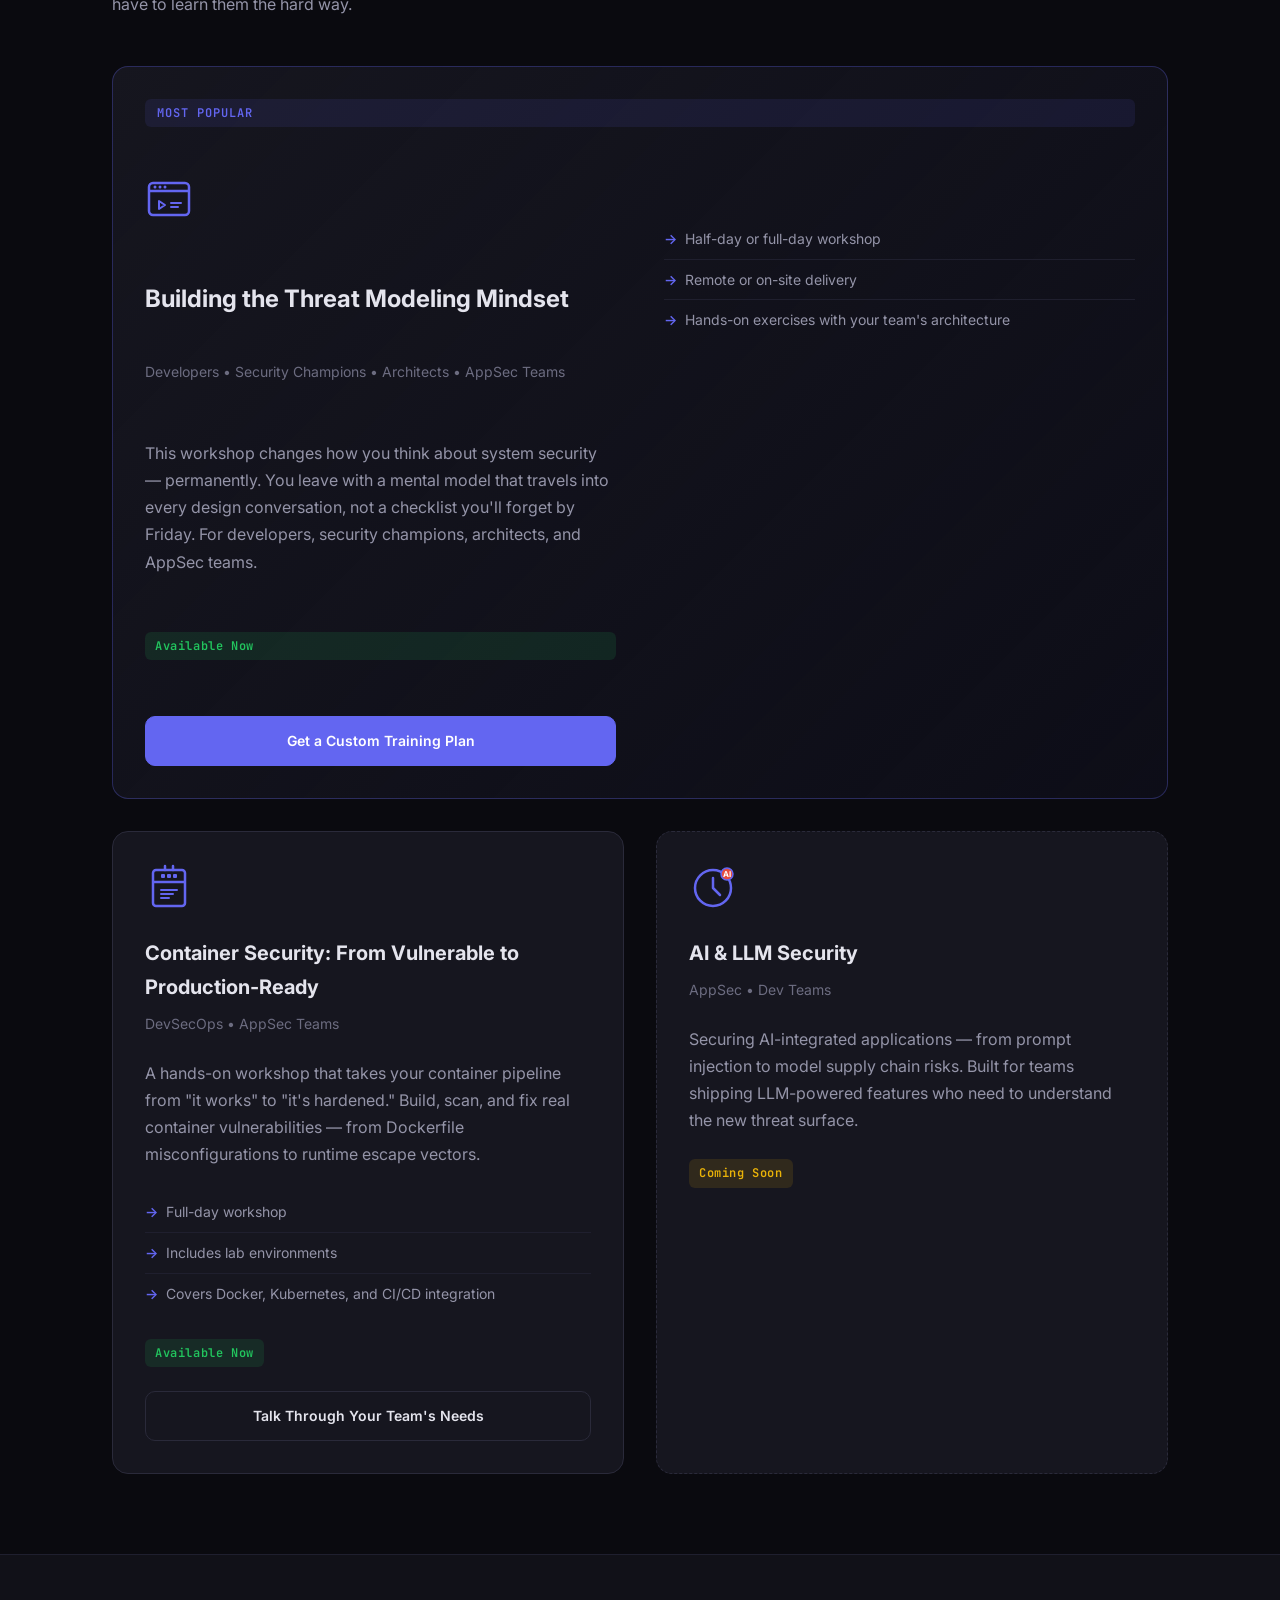
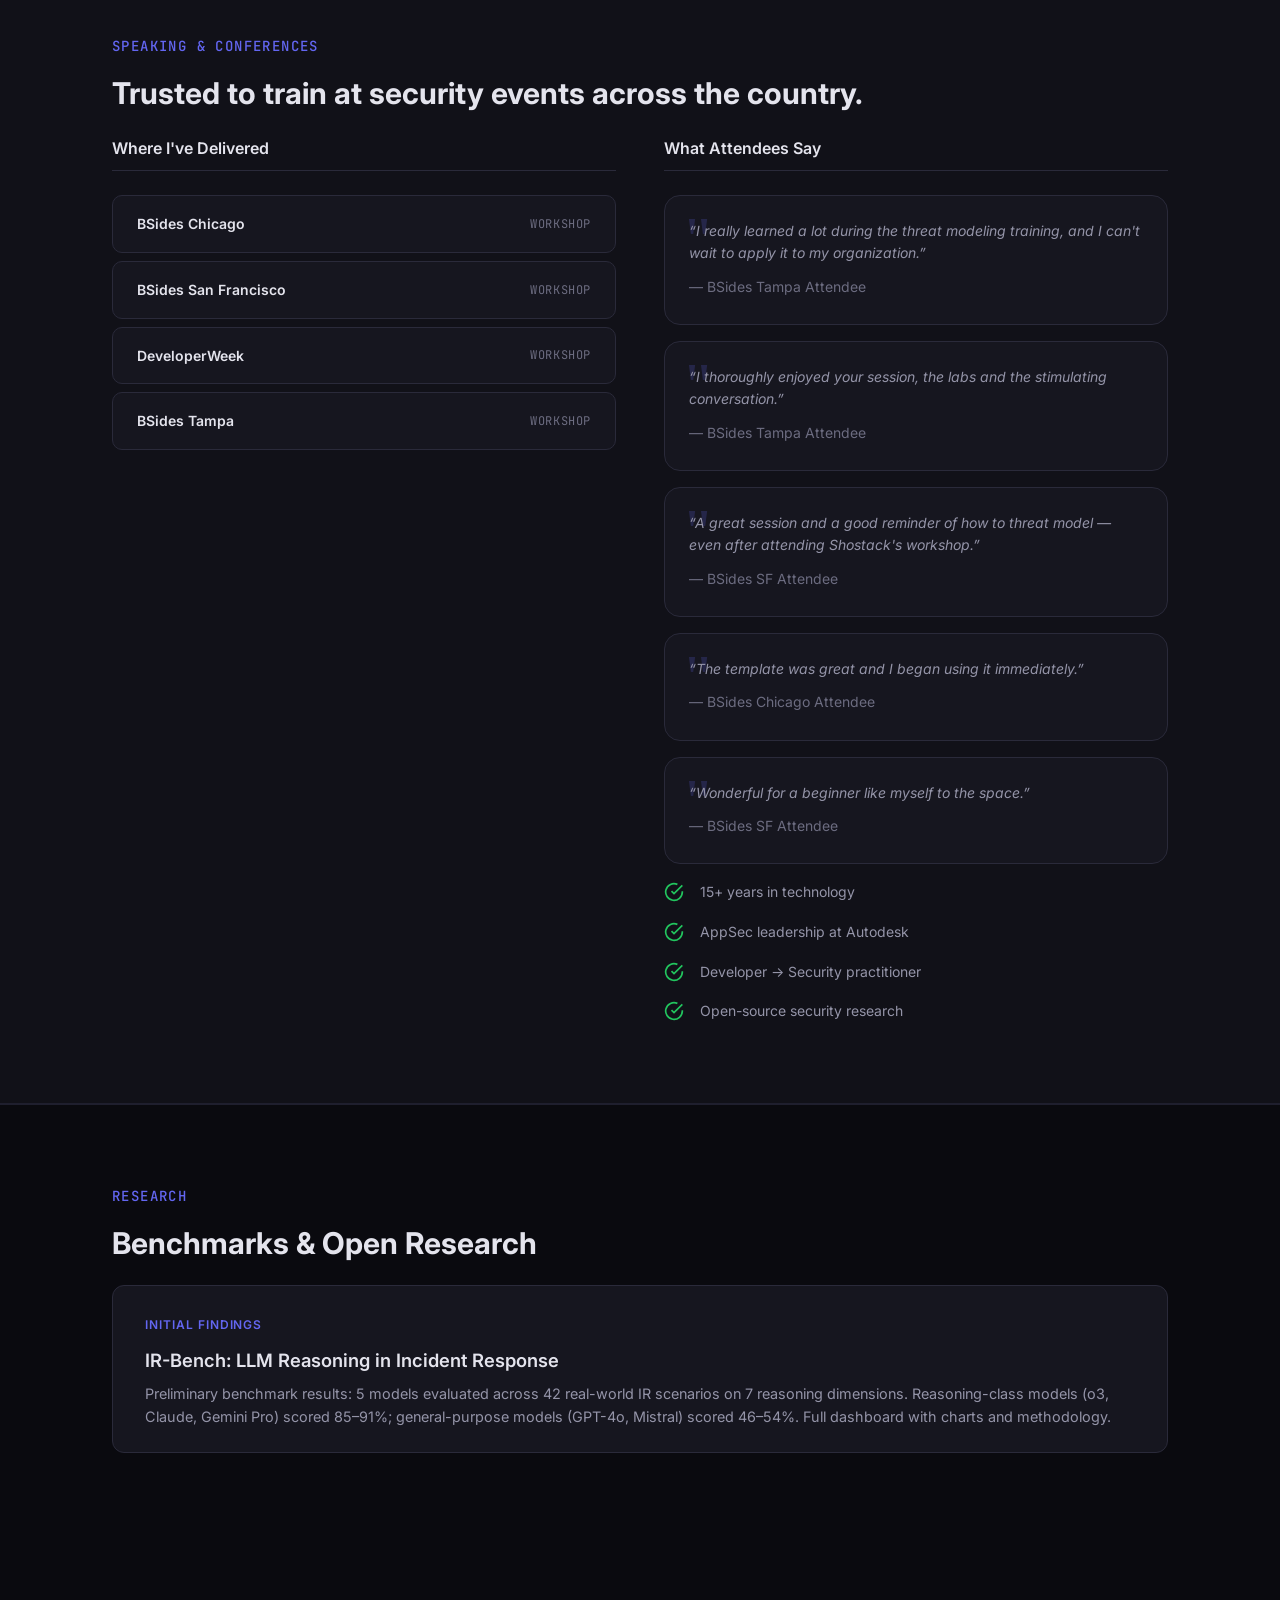
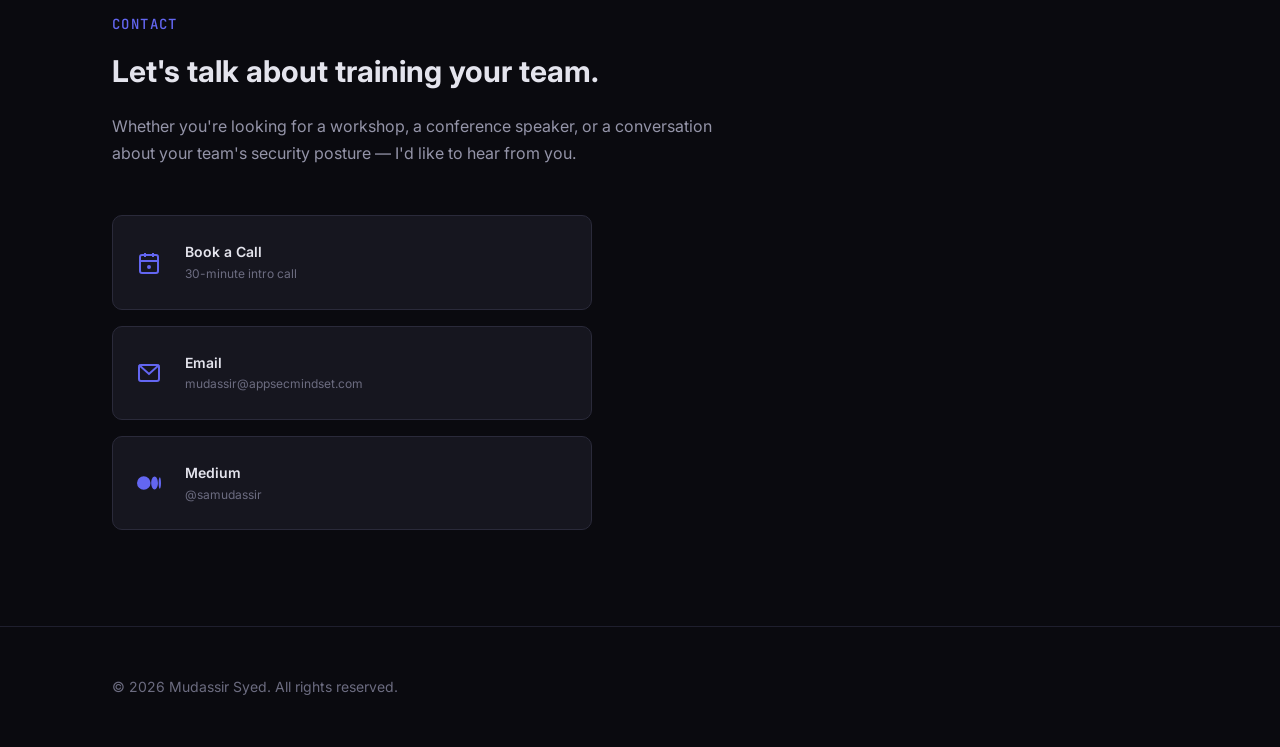
==== commit 9343f982: "Frame IR-Bench results as initial preliminary findings Add status banner on dashboard, soften findin" ====
--- a/index.html
+++ b/index.html
@@ -382,10 +382,10 @@
       <h3 class="section__title">Benchmarks &amp; Open Research</h3>
       <div style="display: grid; gap: 1.25rem; margin-top: 1.5rem;">
         <a href="ir-bench.html" style="display: block; background: var(--color-bg-card, #16161f); border: 1px solid var(--color-border, #2a2a3a); border-radius: 12px; padding: 1.5rem 2rem; text-decoration: none; transition: background 0.2s;">
-          <span style="font-size: 0.75rem; text-transform: uppercase; letter-spacing: 0.08em; color: var(--color-accent, #6366f1); font-weight: 600;">Benchmark</span>
+          <span style="font-size: 0.75rem; text-transform: uppercase; letter-spacing: 0.08em; color: var(--color-accent, #6366f1); font-weight: 600;">Initial Findings</span>
           <h4 style="font-size: 1.15rem; font-weight: 600; color: var(--color-text, #e4e4ed); margin: 0.5rem 0 0.35rem;">IR-Bench: LLM Reasoning in Incident Response</h4>
           <p style="font-size: 0.9rem; color: var(--color-text-secondary, #9494a8); line-height: 1.6; margin: 0;">
-            Can LLMs reason through a security incident? We evaluated 5 models across 42 real-world IR scenarios on 7 reasoning dimensions. Frontier reasoning models scored 85&ndash;91%, while general-purpose models scored 46&ndash;54%.
+            Preliminary benchmark results: 5 models evaluated across 42 real-world IR scenarios on 7 reasoning dimensions. Reasoning-class models (o3, Claude, Gemini Pro) scored 85&ndash;91%; general-purpose models (GPT-4o, Mistral) scored 46&ndash;54%. Full dashboard with charts and methodology.
           </p>
         </a>
       </div>
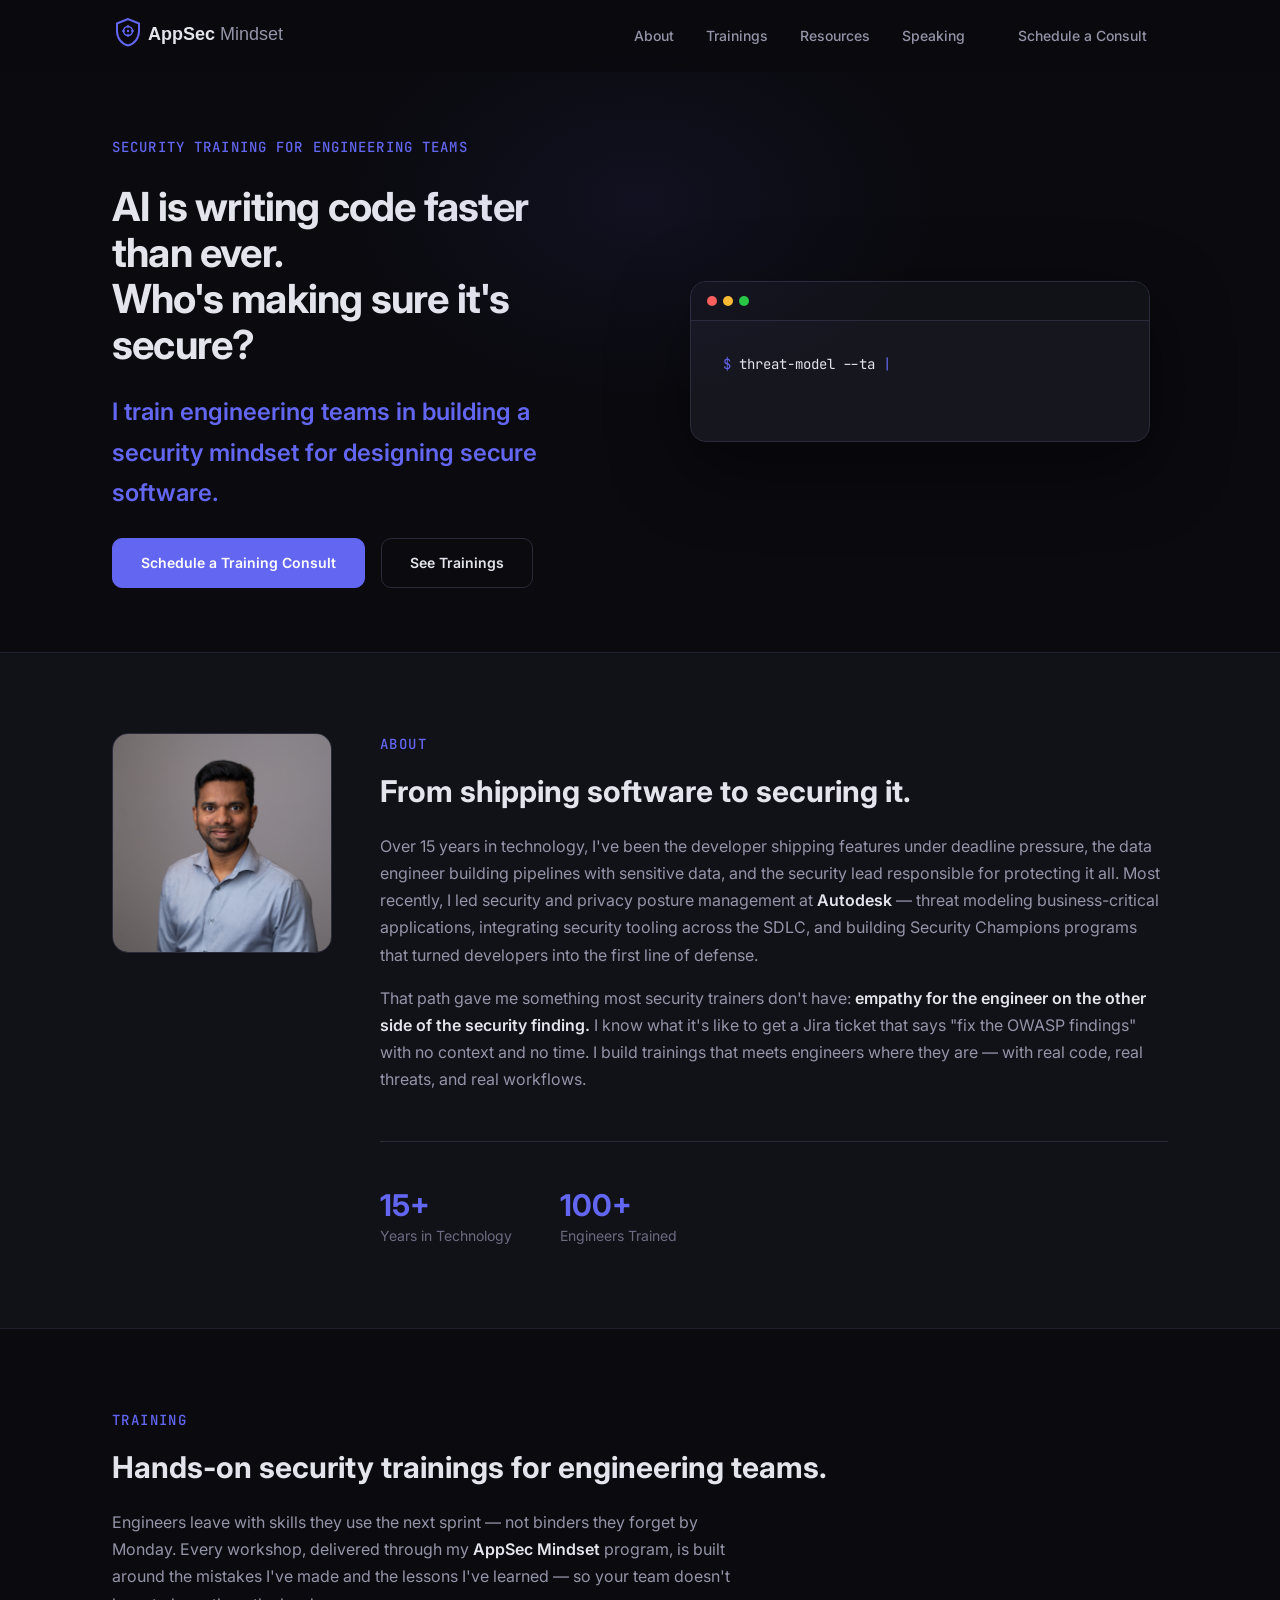
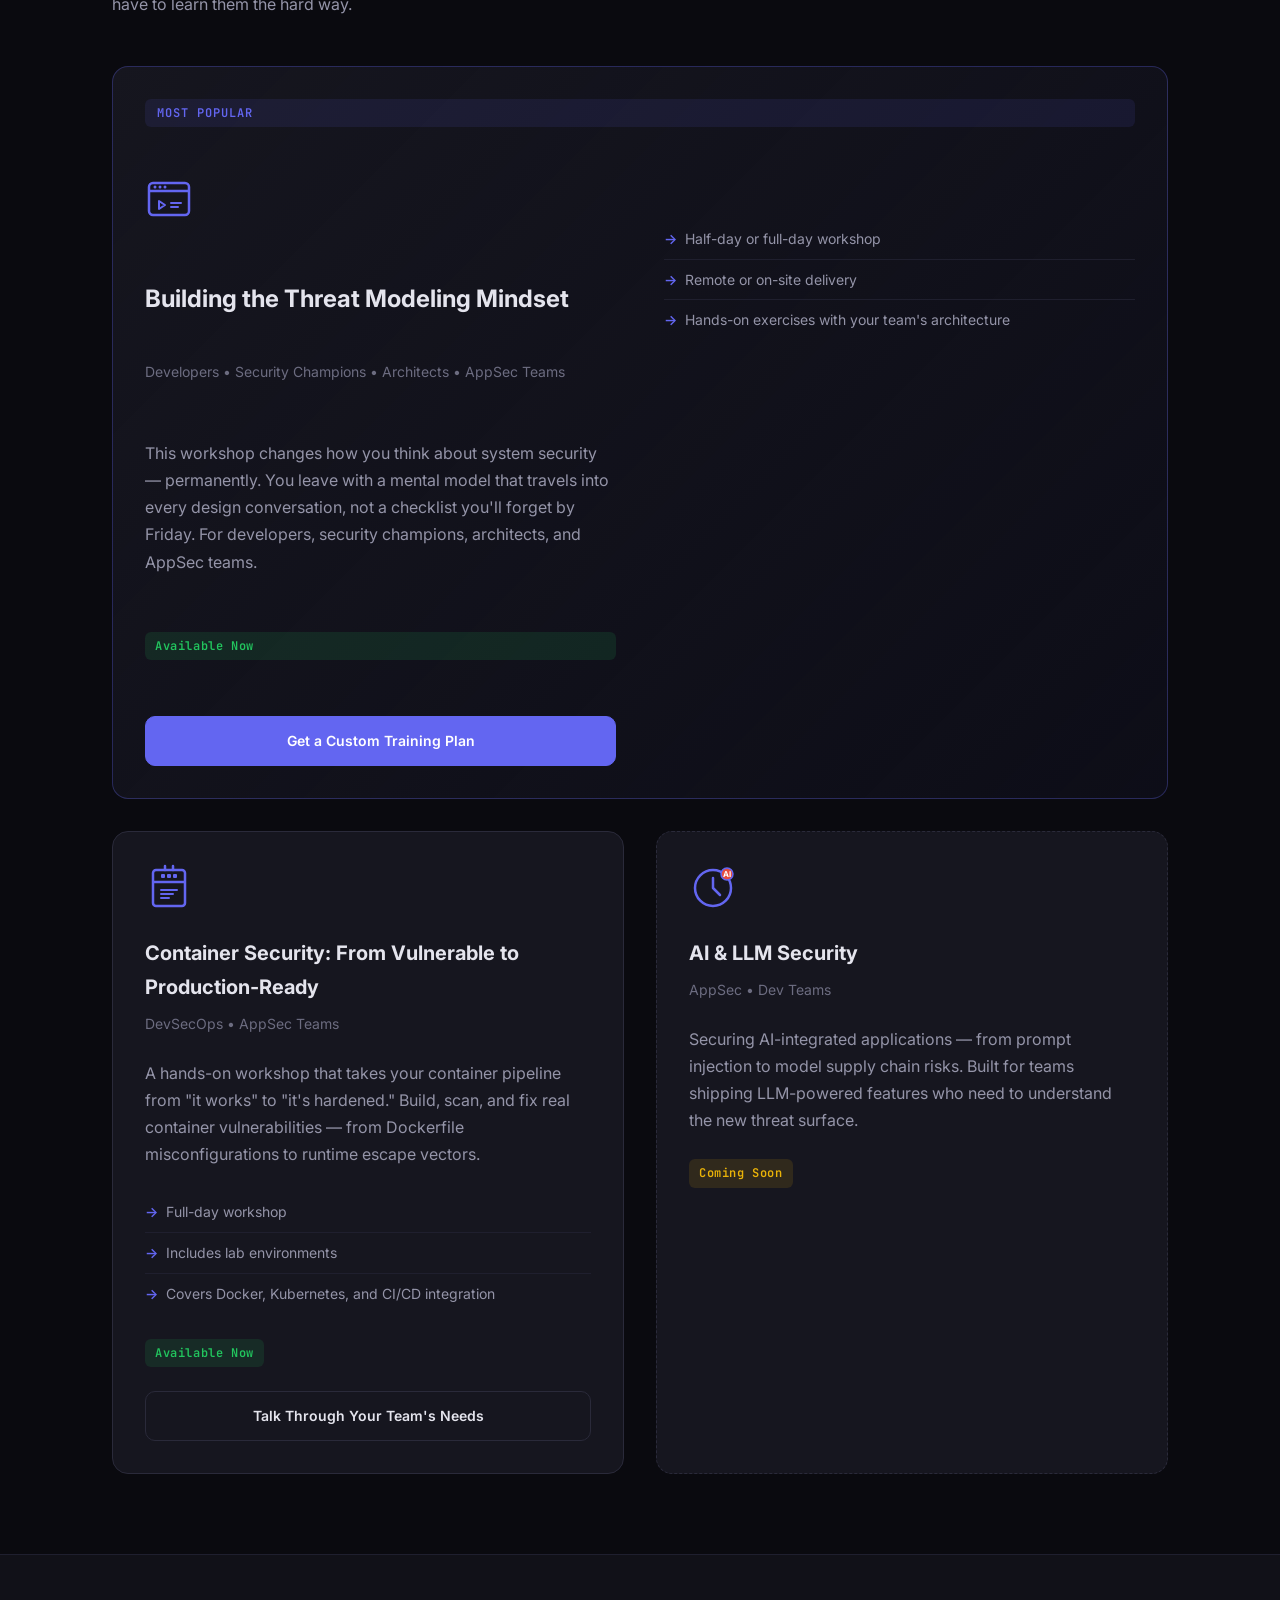
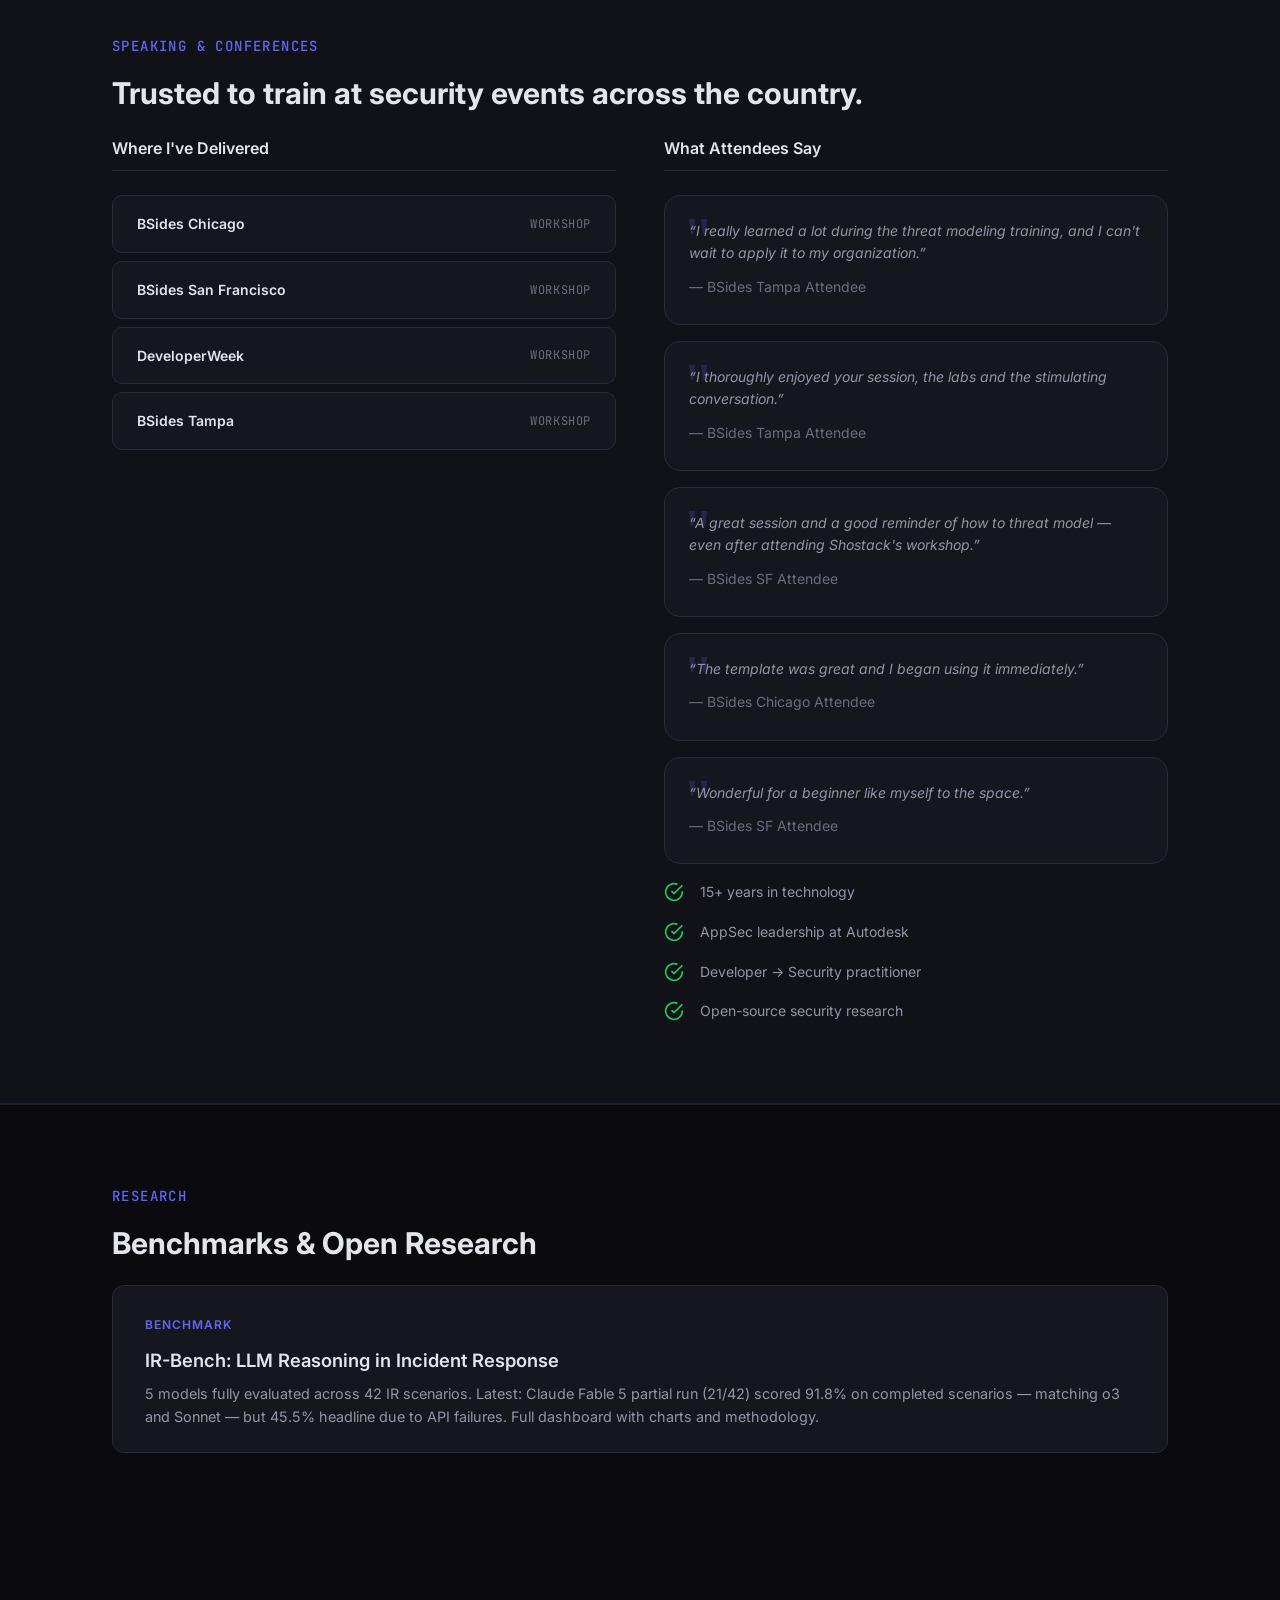
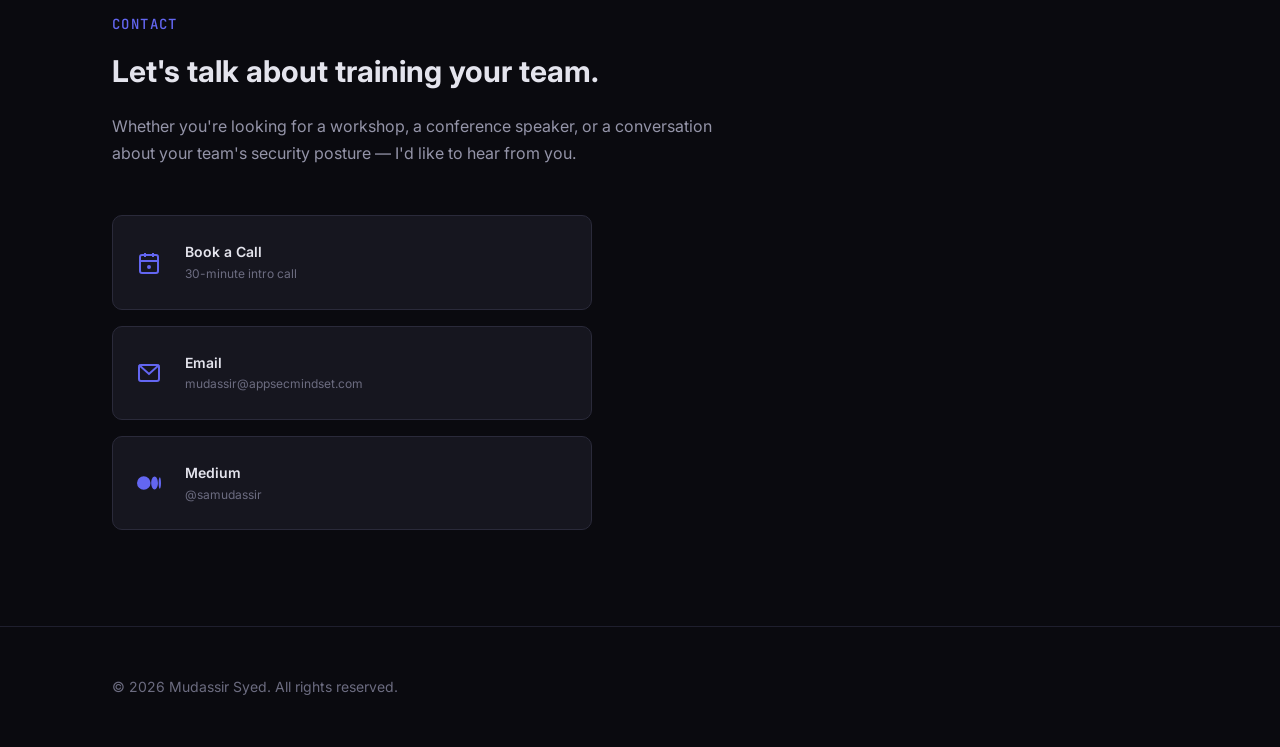
==== commit 3640f30c: "Add Claude Fable 5 partial run results to IR-Bench dashboard Document 21/42 completed scenarios at 9" ====
--- a/index.html
+++ b/index.html
@@ -382,10 +382,10 @@
       <h3 class="section__title">Benchmarks &amp; Open Research</h3>
       <div style="display: grid; gap: 1.25rem; margin-top: 1.5rem;">
         <a href="ir-bench.html" style="display: block; background: var(--color-bg-card, #16161f); border: 1px solid var(--color-border, #2a2a3a); border-radius: 12px; padding: 1.5rem 2rem; text-decoration: none; transition: background 0.2s;">
-          <span style="font-size: 0.75rem; text-transform: uppercase; letter-spacing: 0.08em; color: var(--color-accent, #6366f1); font-weight: 600;">Initial Findings</span>
+          <span style="font-size: 0.75rem; text-transform: uppercase; letter-spacing: 0.08em; color: var(--color-accent, #6366f1); font-weight: 600;">Benchmark</span>
           <h4 style="font-size: 1.15rem; font-weight: 600; color: var(--color-text, #e4e4ed); margin: 0.5rem 0 0.35rem;">IR-Bench: LLM Reasoning in Incident Response</h4>
           <p style="font-size: 0.9rem; color: var(--color-text-secondary, #9494a8); line-height: 1.6; margin: 0;">
-            Preliminary benchmark results: 5 models evaluated across 42 real-world IR scenarios on 7 reasoning dimensions. Reasoning-class models (o3, Claude, Gemini Pro) scored 85&ndash;91%; general-purpose models (GPT-4o, Mistral) scored 46&ndash;54%. Full dashboard with charts and methodology.
+            5 models fully evaluated across 42 IR scenarios. Latest: Claude Fable 5 partial run (21/42) scored 91.8% on completed scenarios &mdash; matching o3 and Sonnet &mdash; but 45.5% headline due to API failures. Full dashboard with charts and methodology.
           </p>
         </a>
       </div>
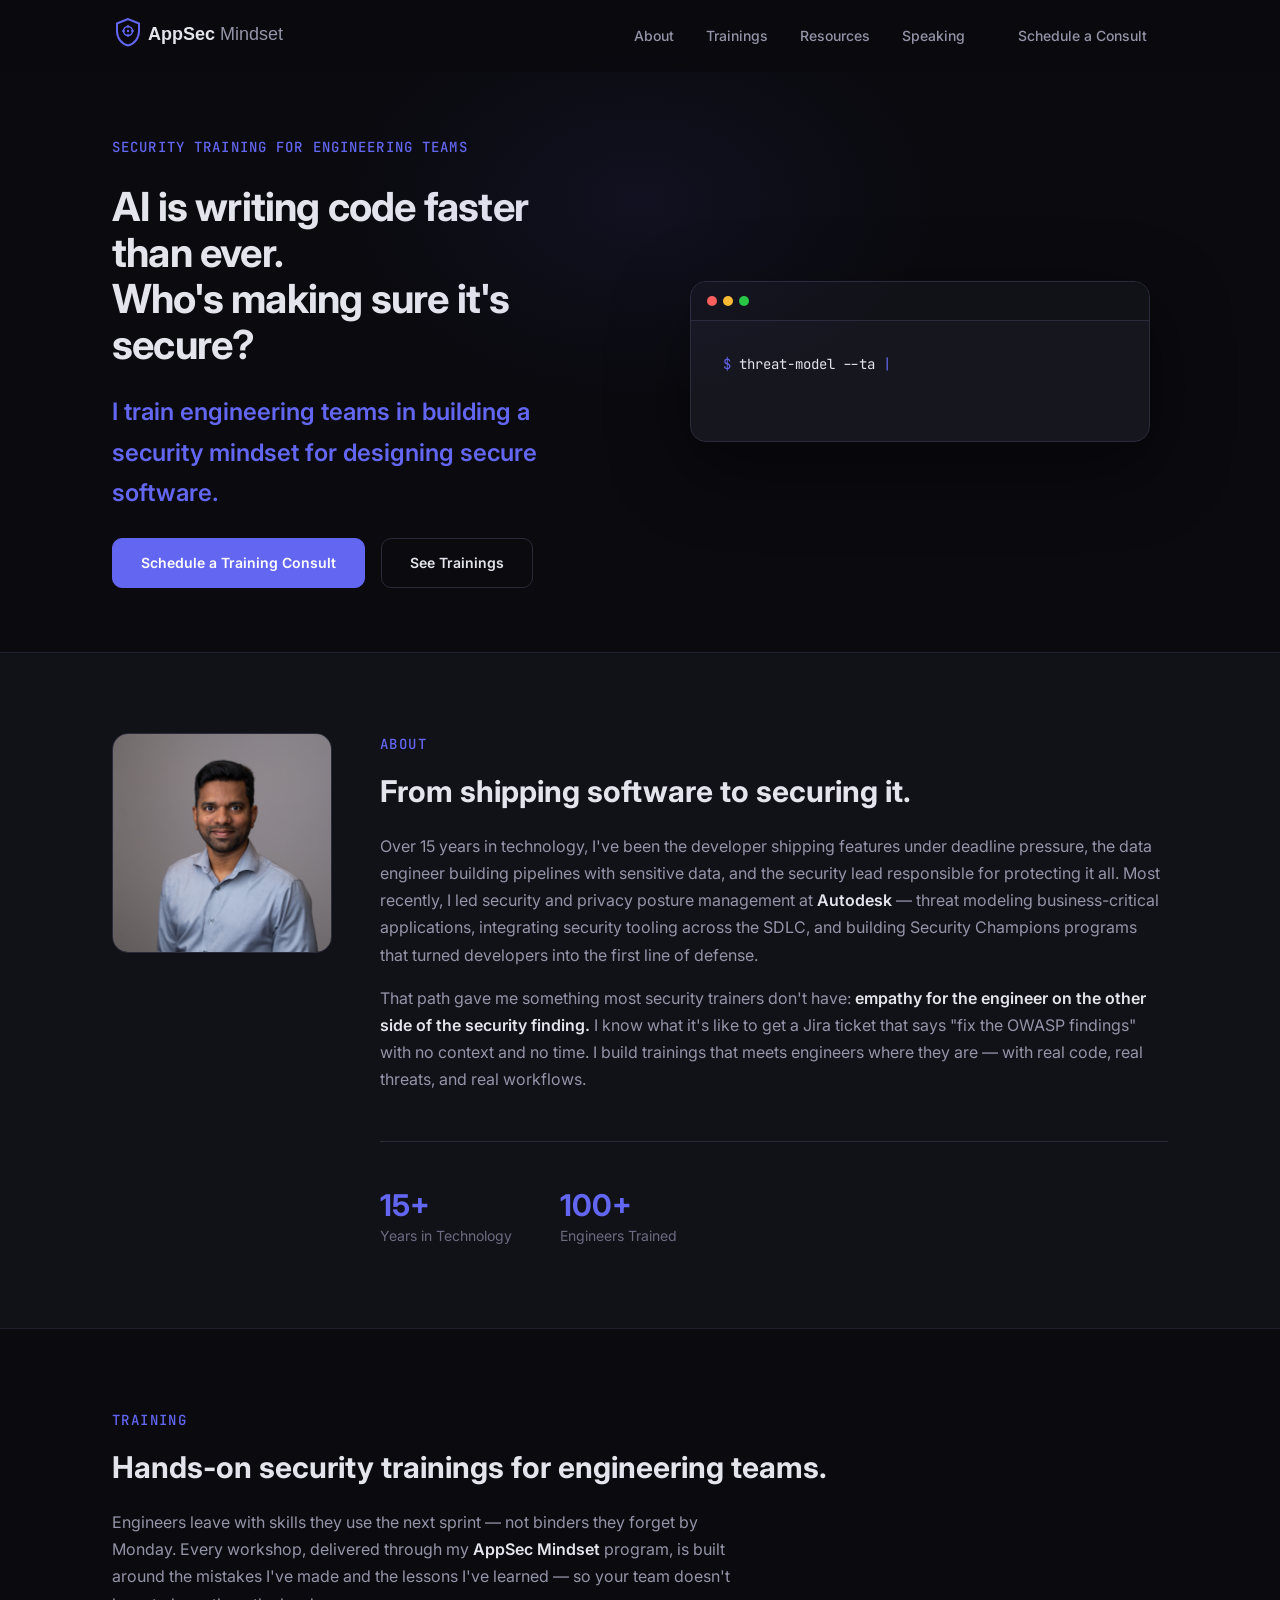
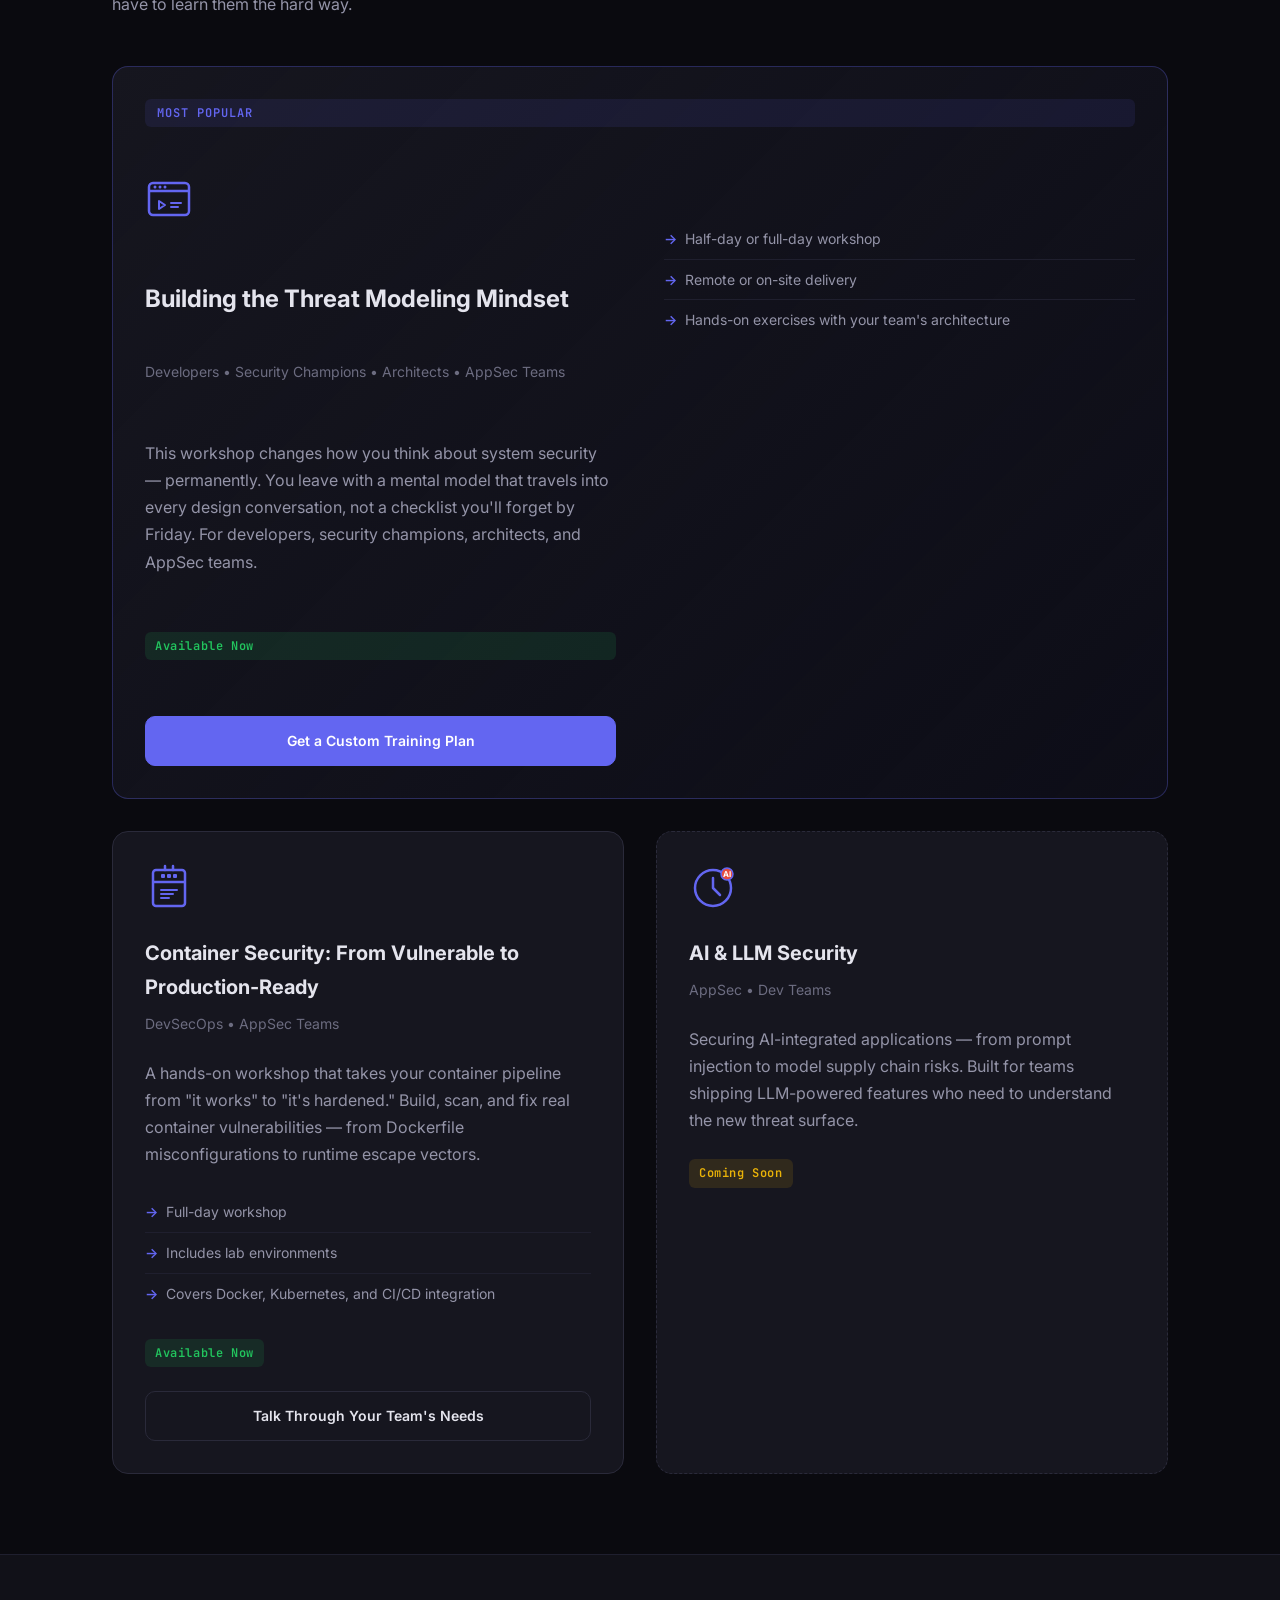
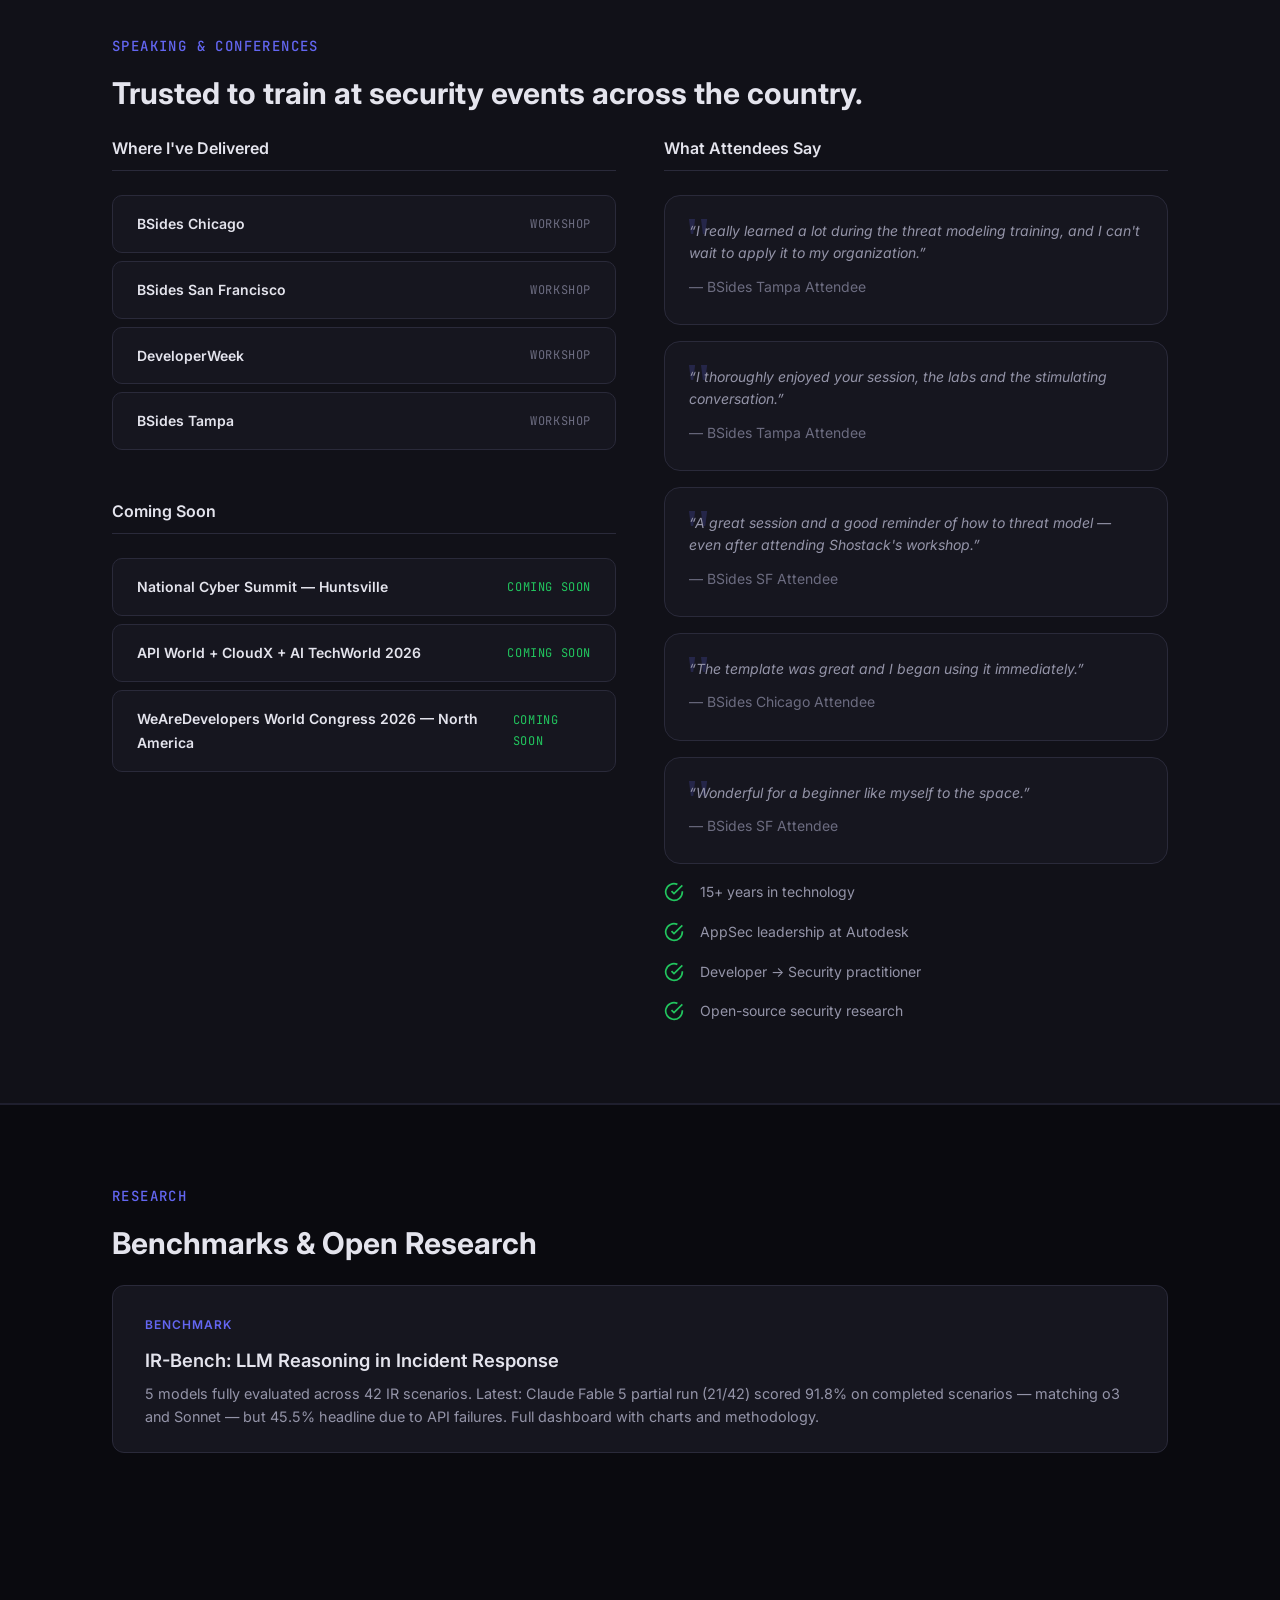
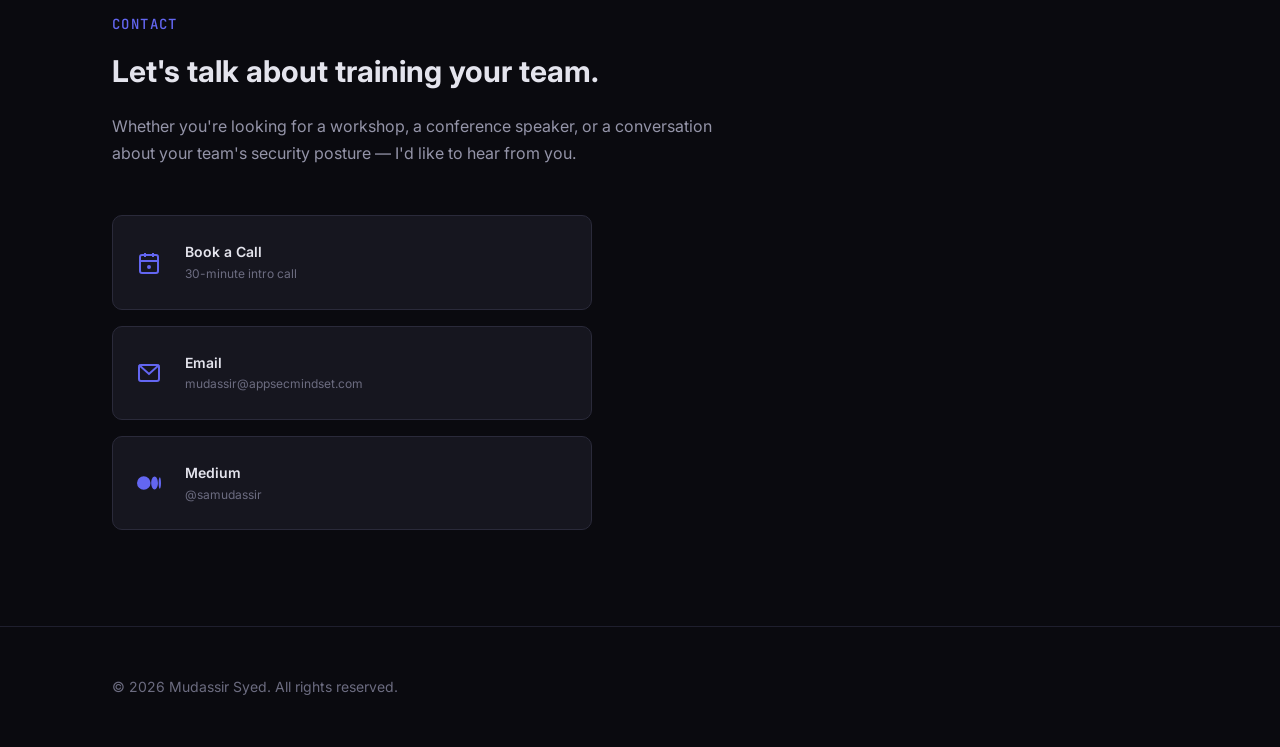
==== commit e339c404: "Add upcoming speaking engagements to Speaking section" ====
--- a/index.html
+++ b/index.html
@@ -289,6 +289,22 @@
               <span class="event__type">Workshop</span>
             </div>
           </div>
+
+          <h4 class="speaking__heading speaking__heading--upcoming">Coming Soon</h4>
+          <div class="event-list">
+            <div class="event event--upcoming">
+              <span class="event__name">National Cyber Summit — Huntsville</span>
+              <span class="event__type">Coming Soon</span>
+            </div>
+            <div class="event event--upcoming">
+              <span class="event__name">API World + CloudX + AI TechWorld 2026</span>
+              <span class="event__type">Coming Soon</span>
+            </div>
+            <div class="event event--upcoming">
+              <span class="event__name">WeAreDevelopers World Congress 2026 — North America</span>
+              <span class="event__type">Coming Soon</span>
+            </div>
+          </div>
         </div>
 
         <div class="speaking__proof">
